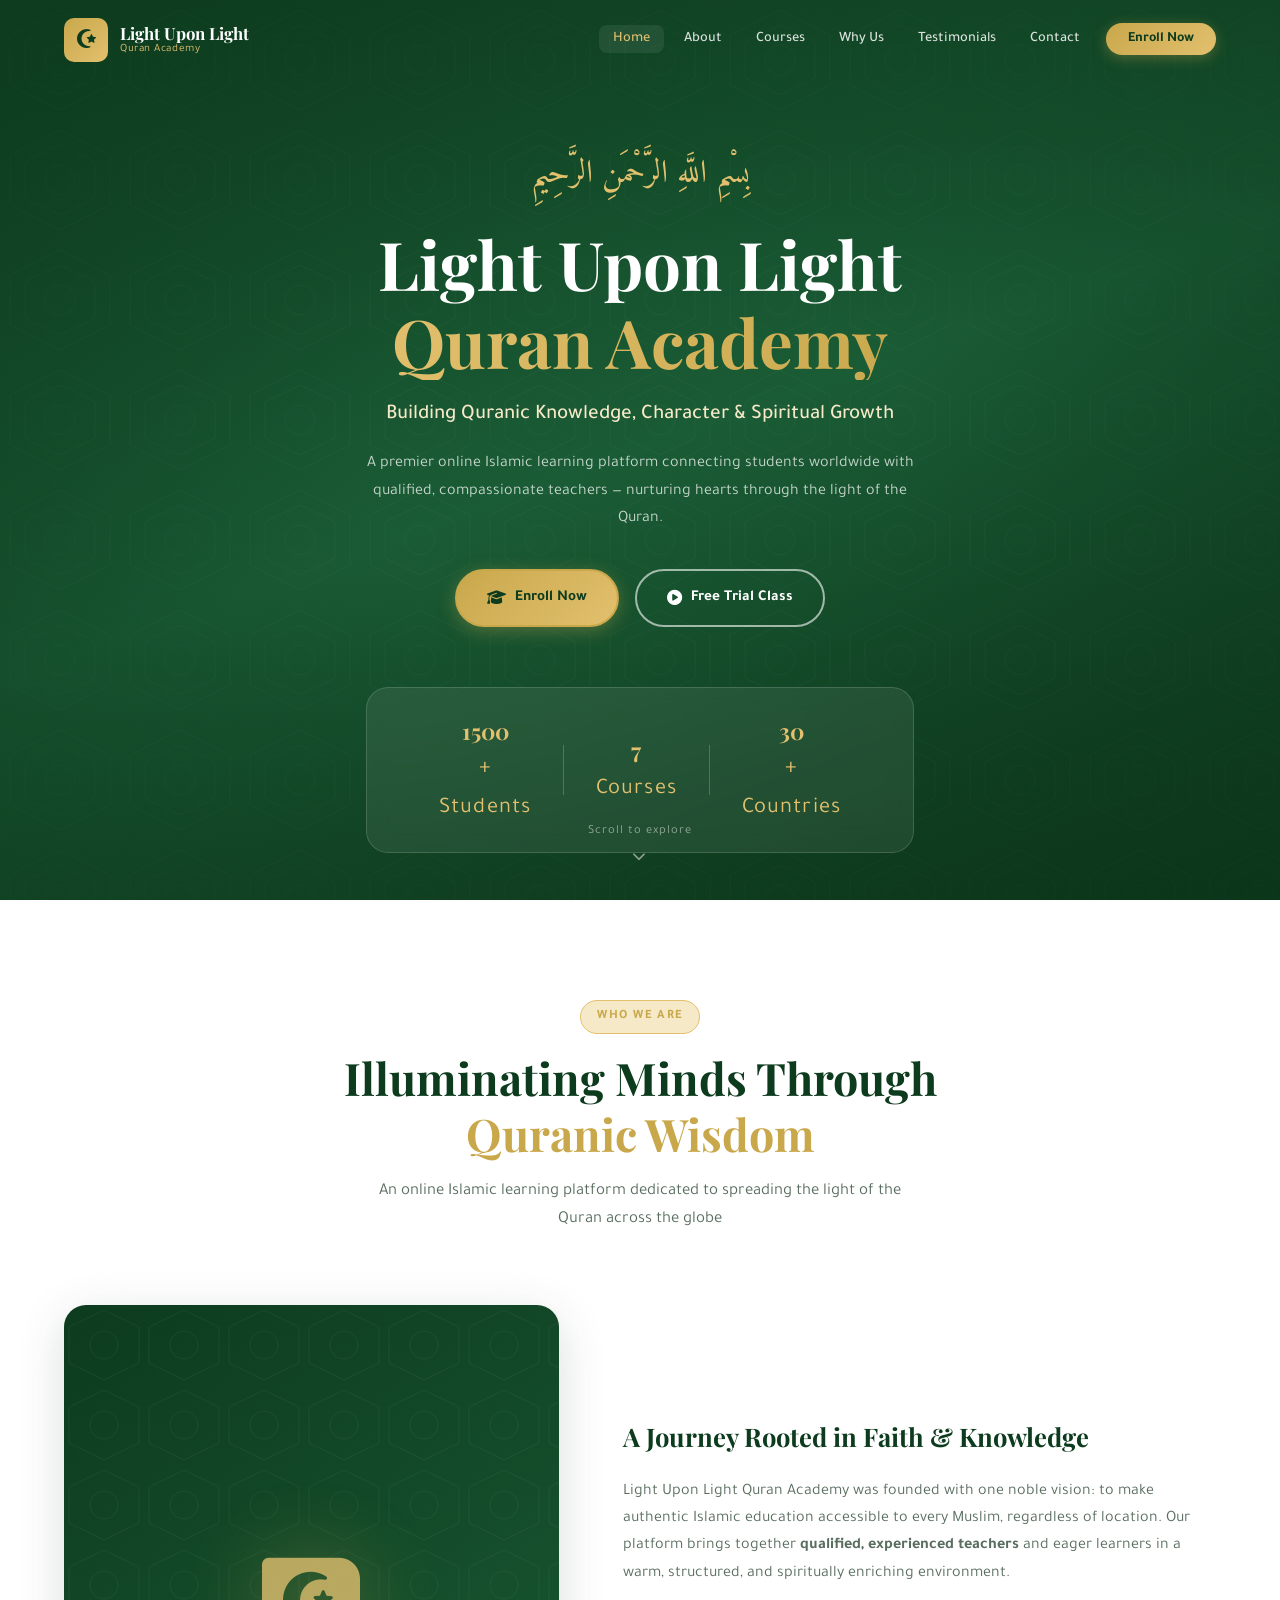
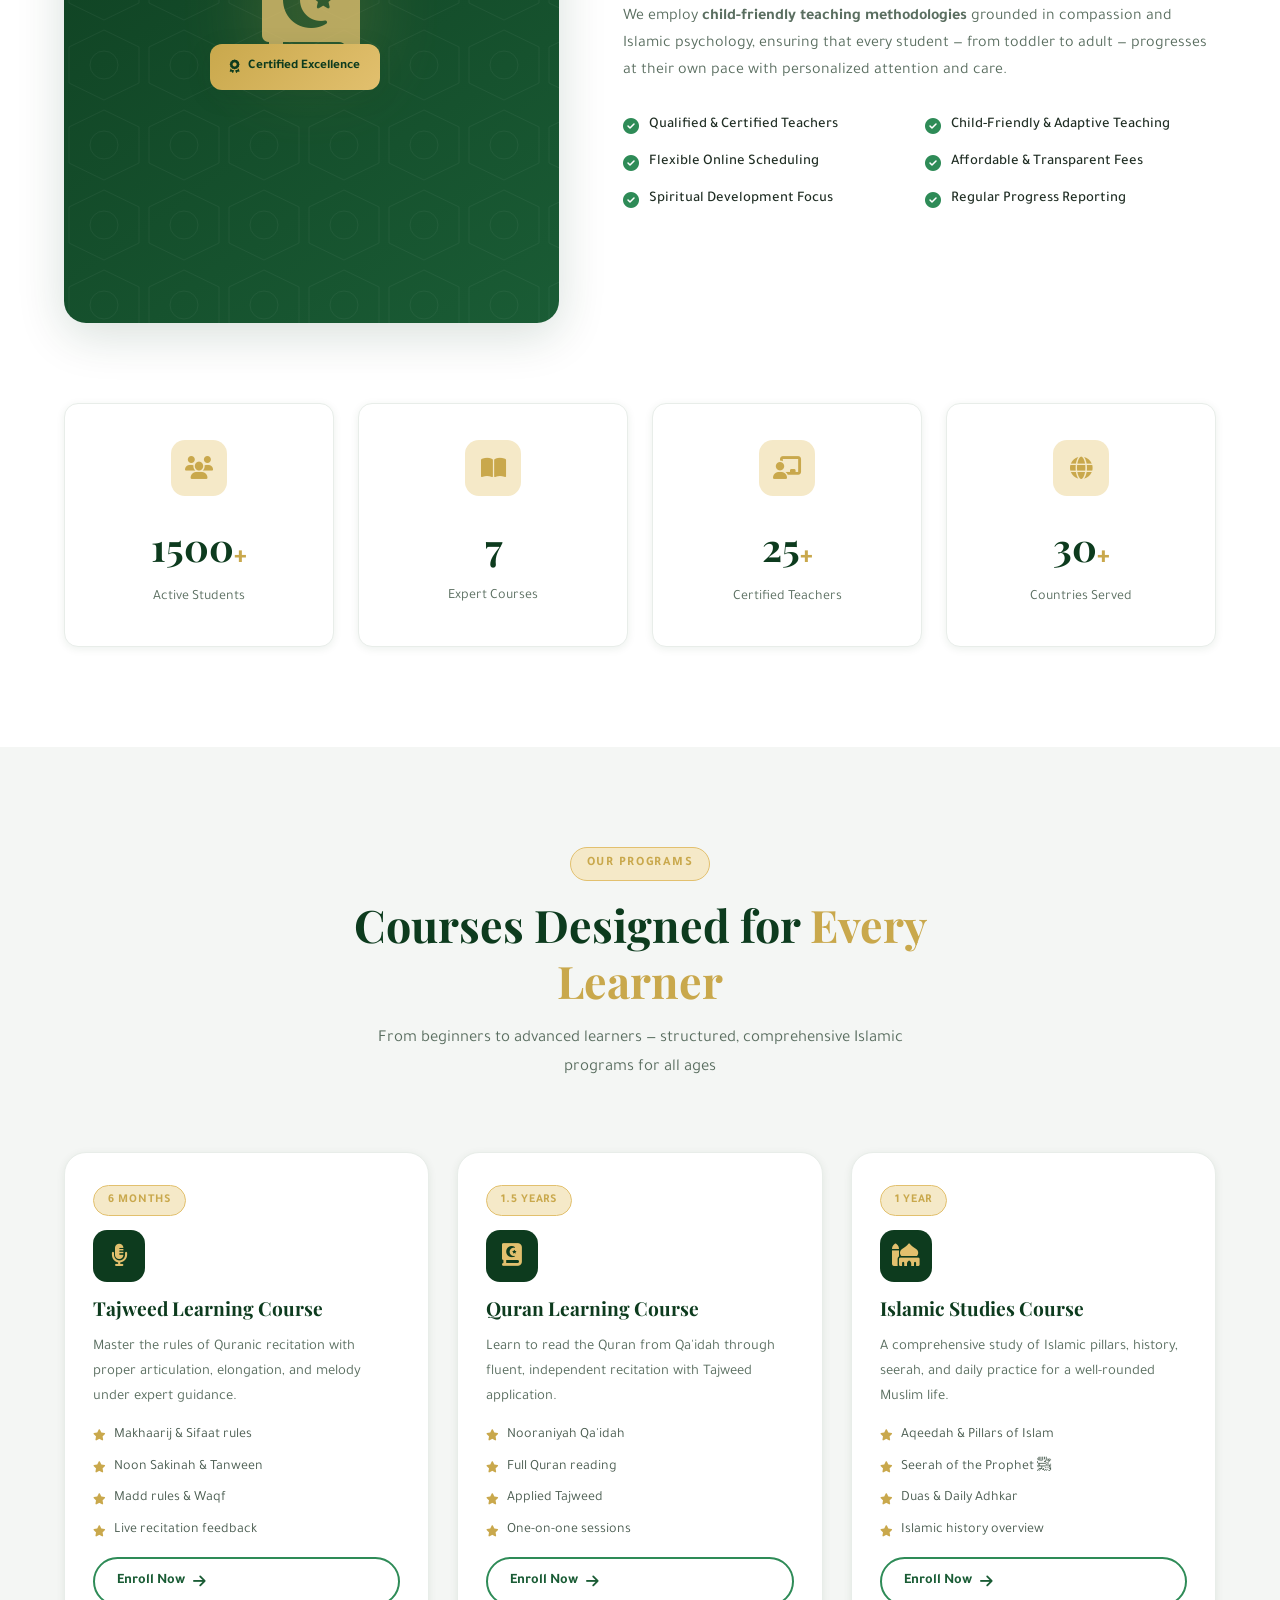
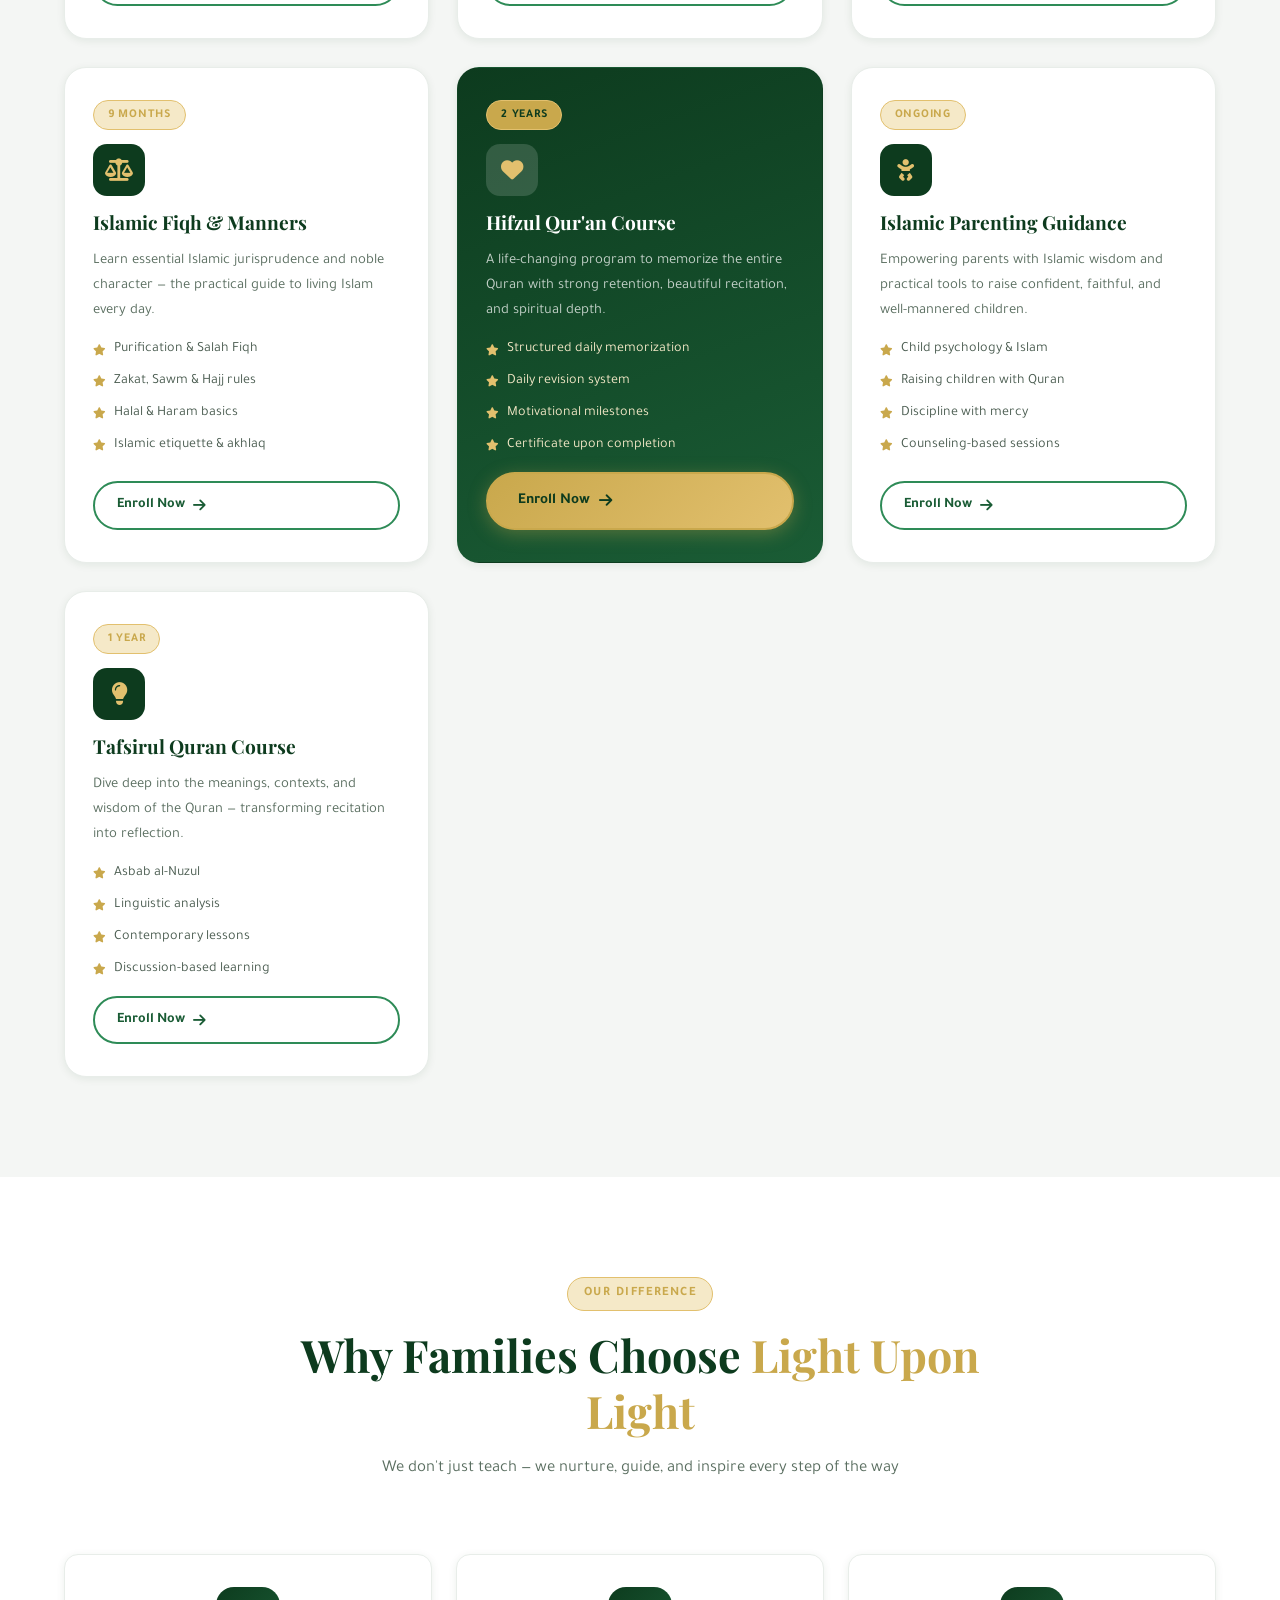
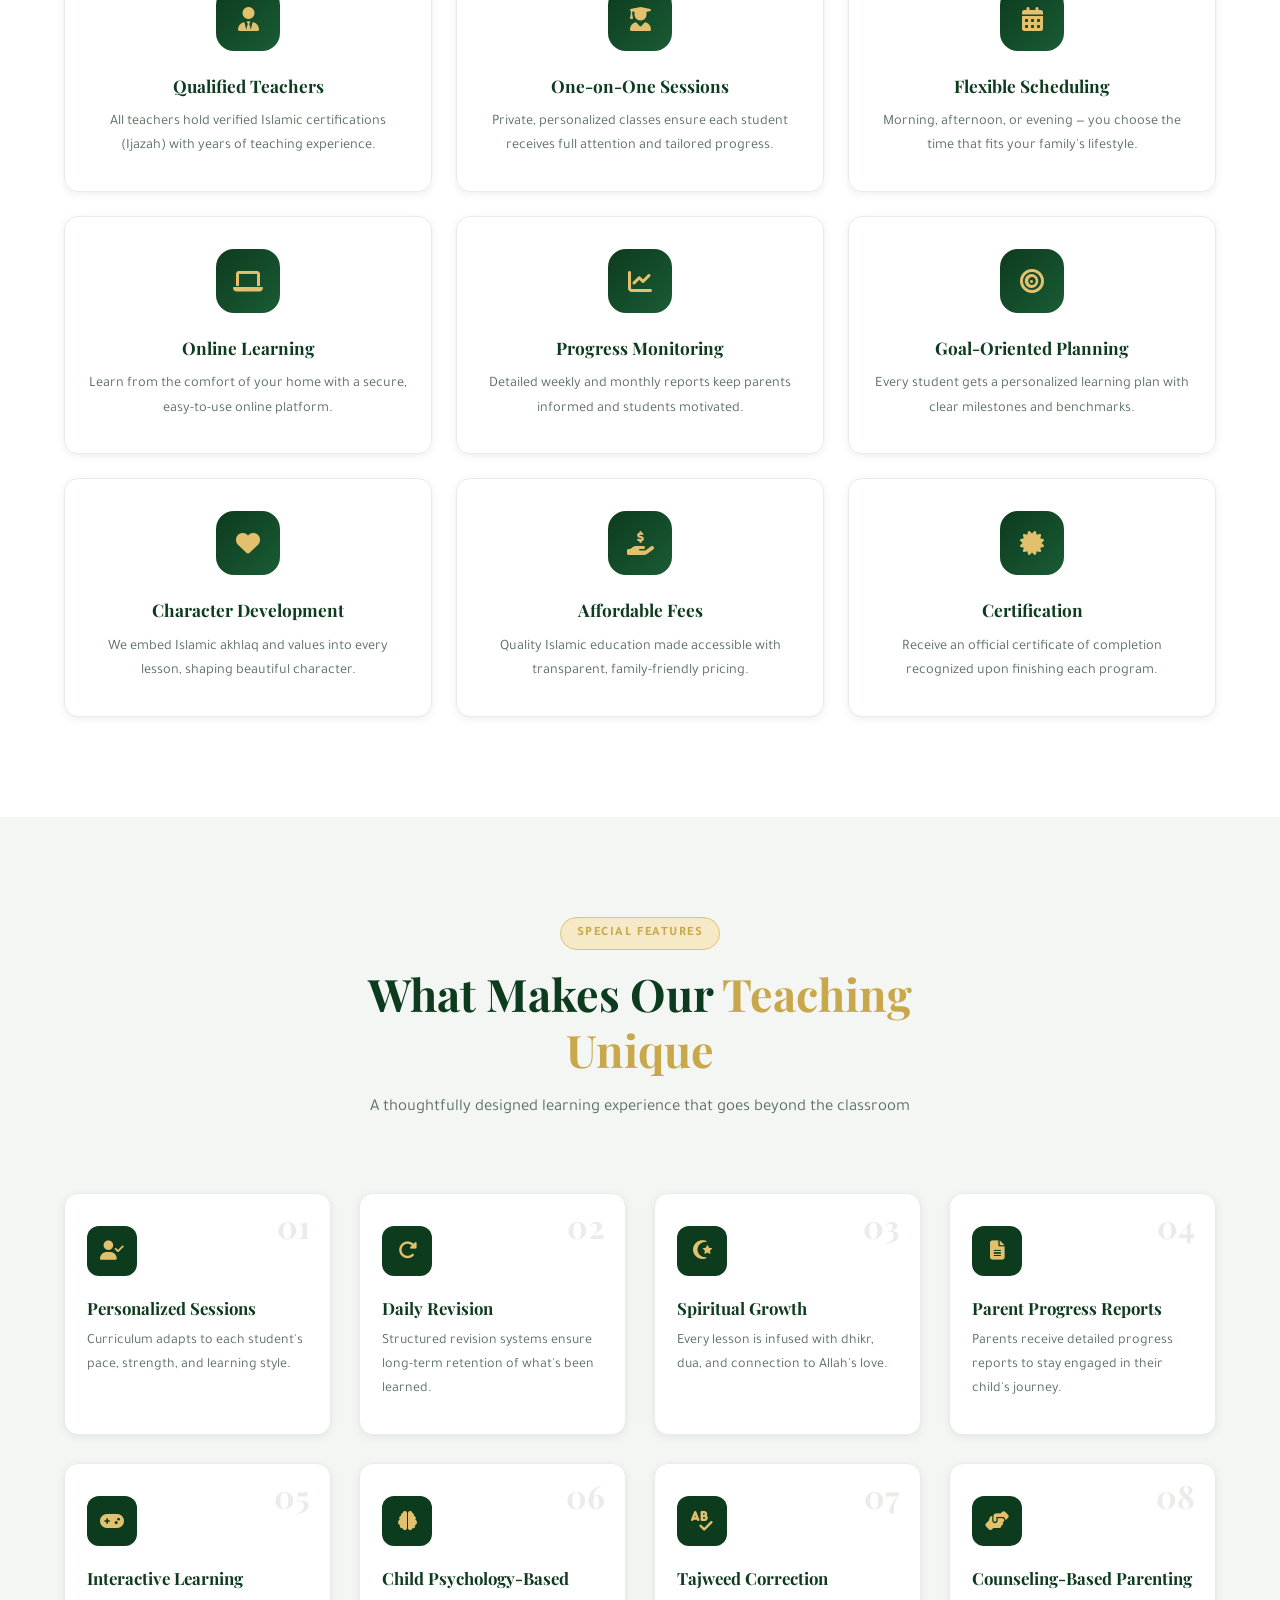
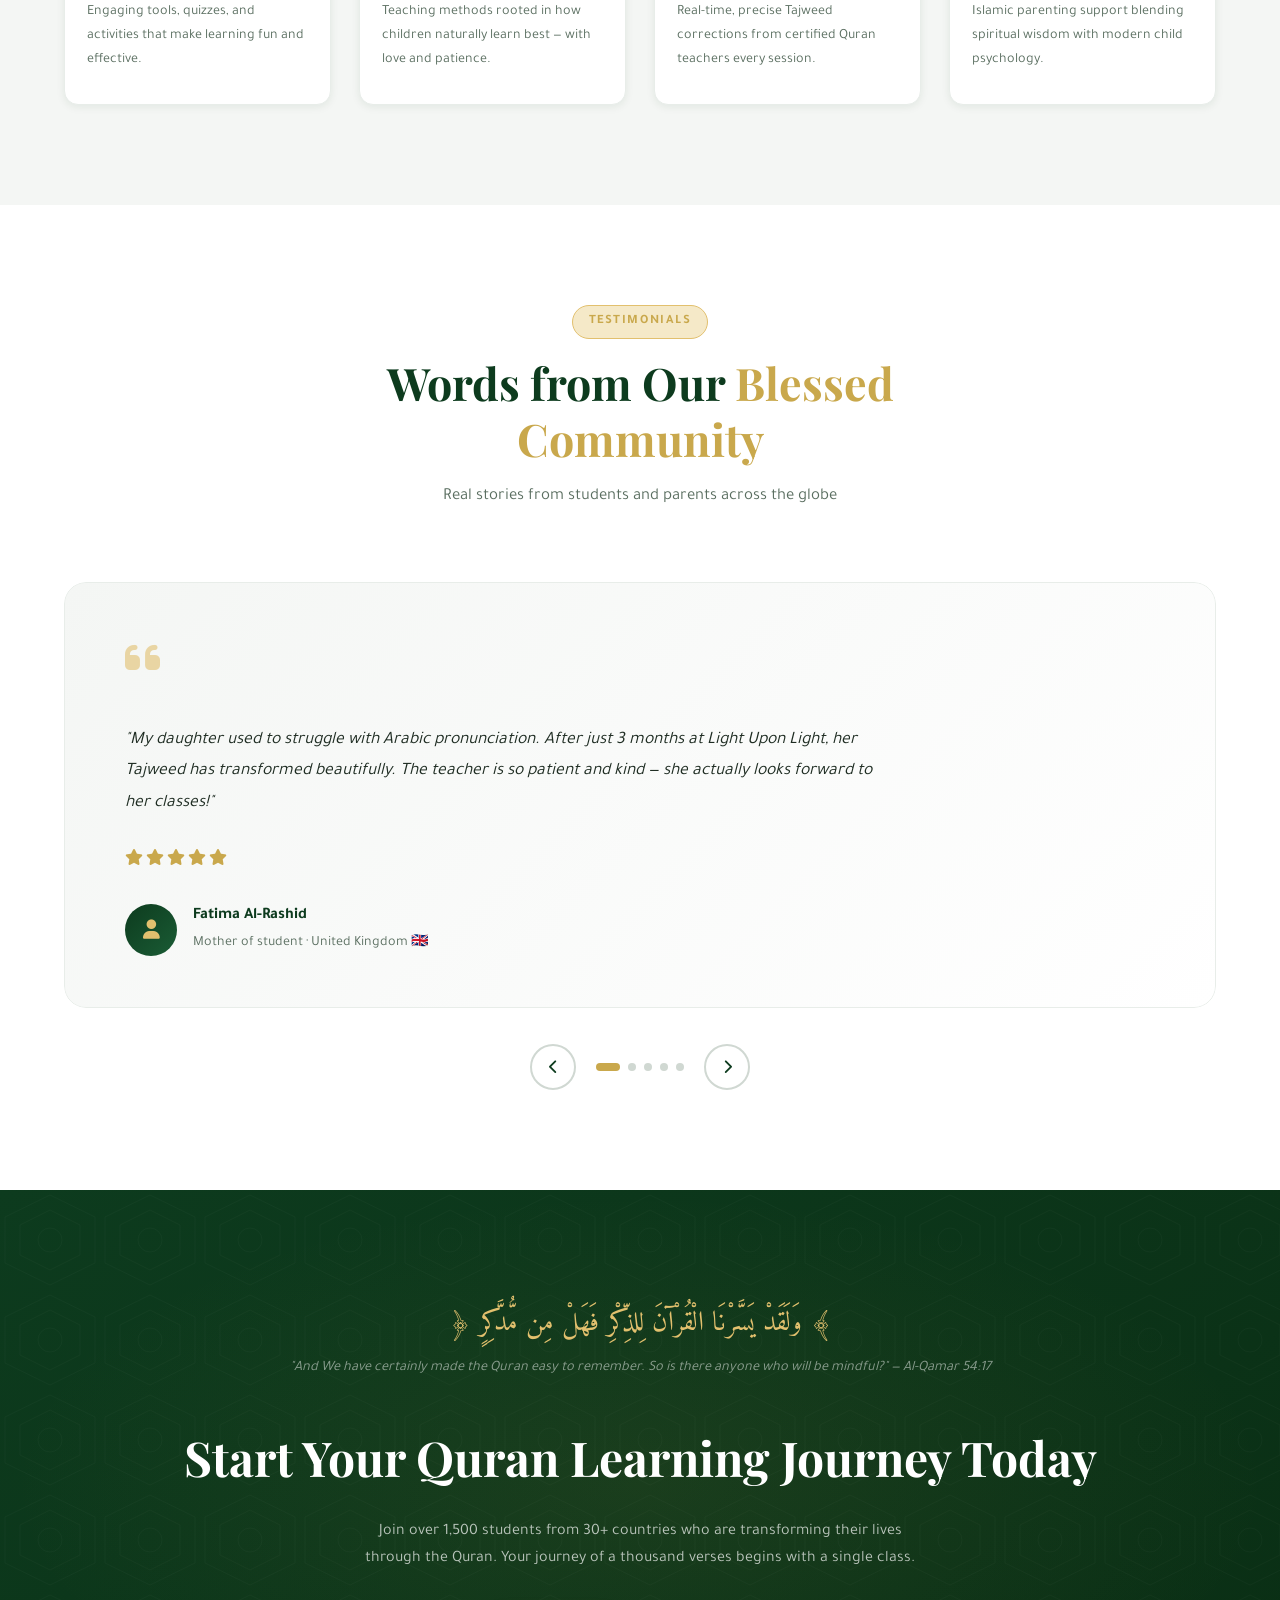
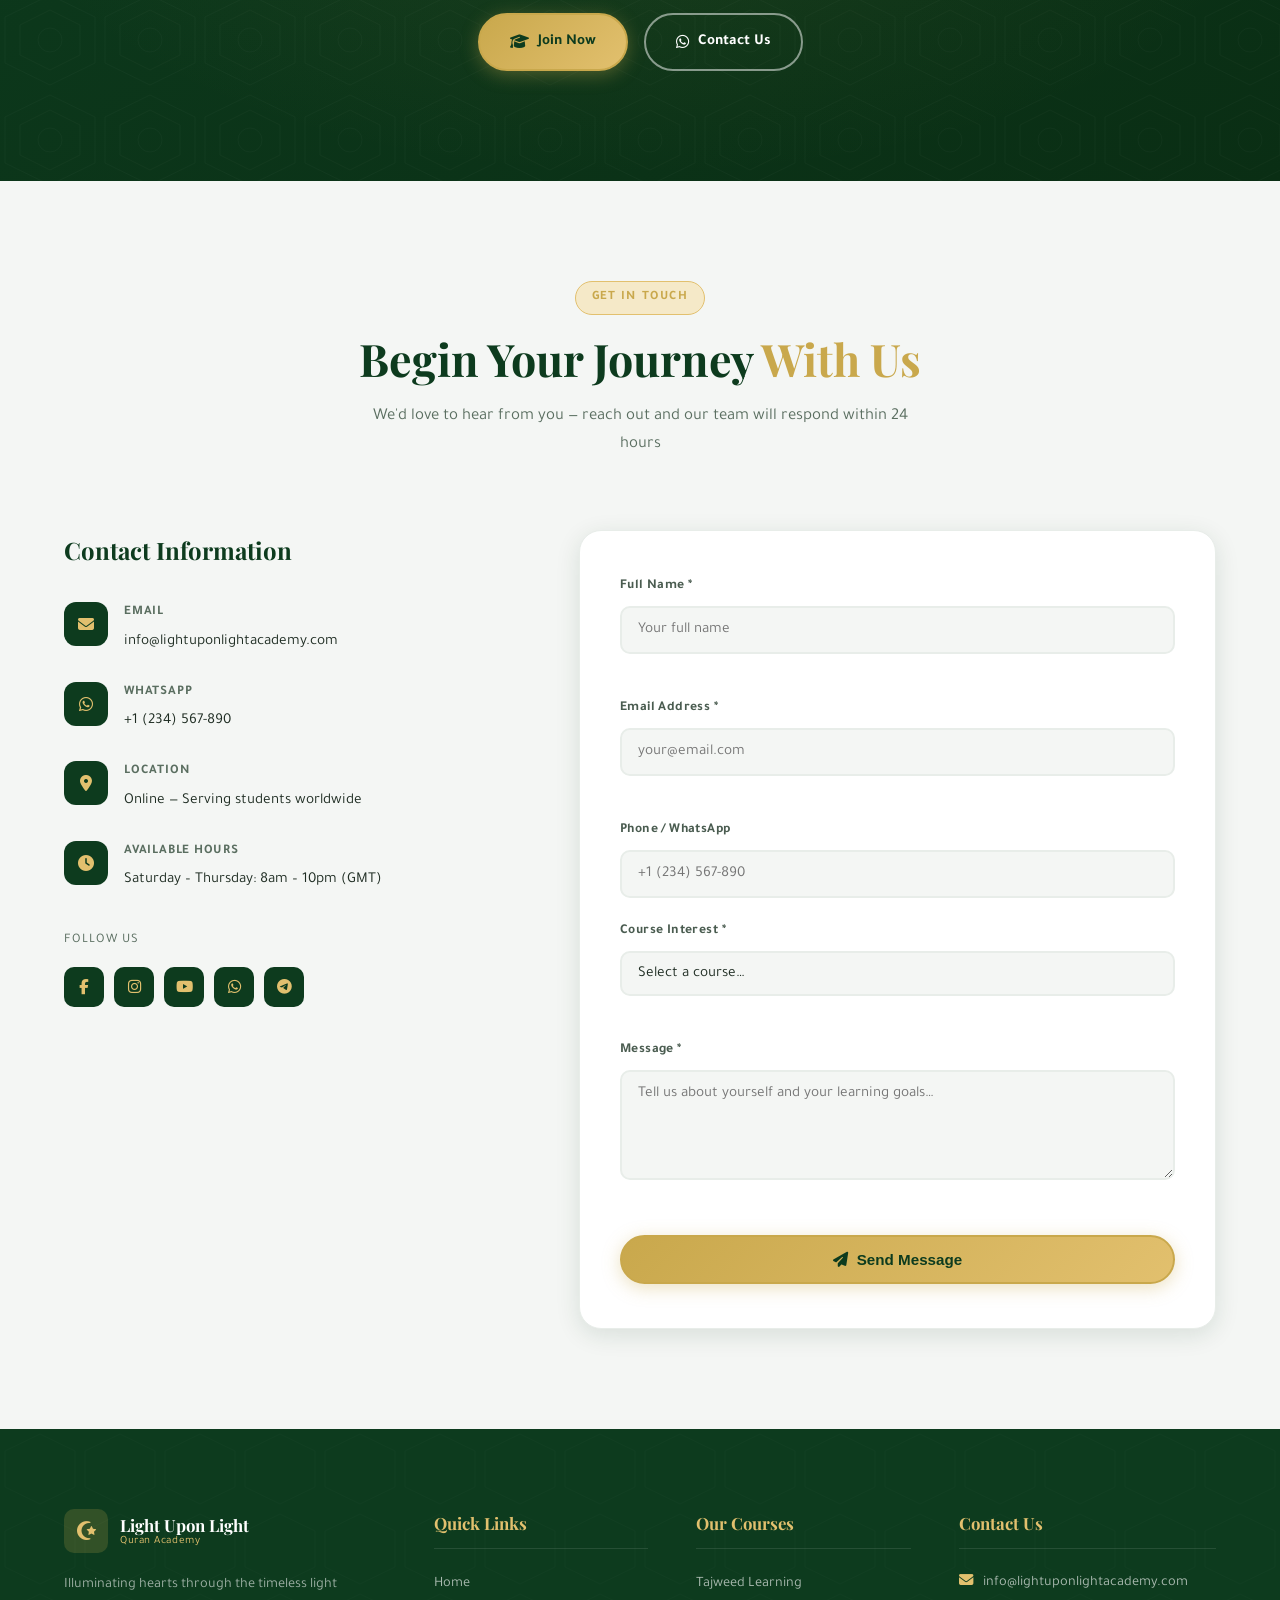
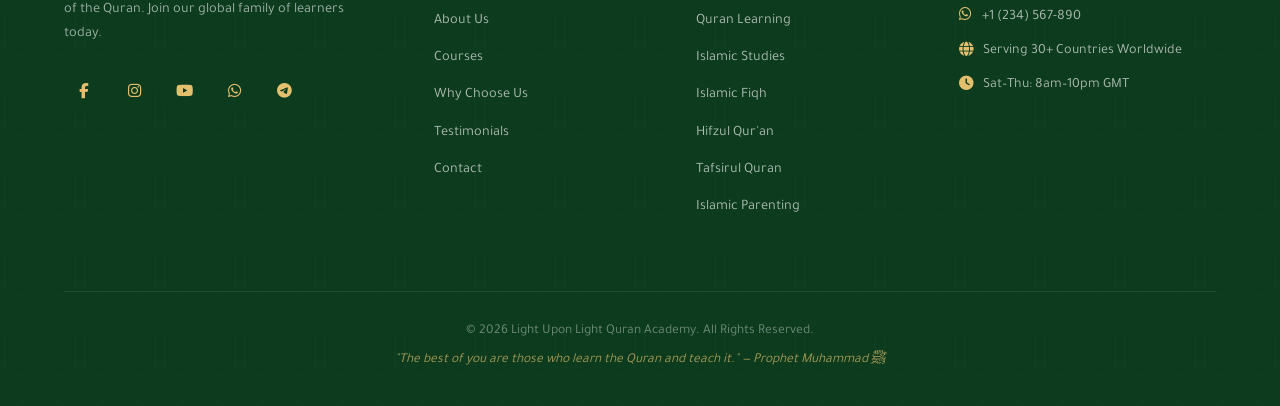
==== index.html @ 00ecb980 "Add website files" ====
<!DOCTYPE html>
<html lang="en">
<head>
  <meta charset="UTF-8" />
  <meta name="viewport" content="width=device-width, initial-scale=1.0" />
  <meta name="description" content="Light Upon Light Quran Academy – Online Islamic learning platform offering Tajweed, Hifz, Tafsir, Islamic Studies and more with qualified teachers worldwide." />
  <meta name="keywords" content="Quran Academy, Online Islamic Learning, Tajweed, Hifz, Islamic Studies, Quran for Kids" />
  <title>Light Upon Light Quran Academy</title>

  <!-- Google Fonts -->
  <link rel="preconnect" href="https://fonts.googleapis.com" />
  <link rel="preconnect" href="https://fonts.gstatic.com" crossorigin />
  <link href="https://fonts.googleapis.com/css2?family=Playfair+Display:ital,wght@0,400;0,600;0,700;1,400&family=Tajawal:wght@300;400;500;700&family=Amiri:ital,wght@0,400;0,700;1,400&display=swap" rel="stylesheet" />

  <!-- Font Awesome -->
  <link rel="stylesheet" href="https://cdnjs.cloudflare.com/ajax/libs/font-awesome/6.5.0/css/all.min.css" />

  <!-- Main Stylesheet -->
  <link rel="stylesheet" href="style.css" />
</head>
<body>

  <!-- ========== NAVBAR ========== -->
  <nav class="navbar" id="navbar">
    <div class="nav-container">
      <a href="#home" class="nav-logo">
        <span class="logo-icon"><i class="fas fa-star-and-crescent"></i></span>
        <div class="logo-text">
          <span class="logo-main">Light Upon Light</span>
          <span class="logo-sub">Quran Academy</span>
        </div>
      </a>

      <ul class="nav-links" id="navLinks">
        <li><a href="#home" class="nav-link active">Home</a></li>
        <li><a href="#about" class="nav-link">About</a></li>
        <li><a href="#courses" class="nav-link">Courses</a></li>
        <li><a href="#why-us" class="nav-link">Why Us</a></li>
        <li><a href="#testimonials" class="nav-link">Testimonials</a></li>
        <li><a href="#contact" class="nav-link">Contact</a></li>
        <li><a href="#contact" class="nav-cta-btn">Enroll Now</a></li>
      </ul>

      <button class="hamburger" id="hamburger" aria-label="Toggle Menu">
        <span></span><span></span><span></span>
      </button>
    </div>
  </nav>

  <!-- ========== HERO ========== -->
  <section class="hero" id="home">
    <div class="hero-geo-bg"></div>
    <div class="hero-overlay"></div>

    <div class="hero-content">
      <p class="hero-bismillah reveal-up">بِسْمِ اللَّهِ الرَّحْمَنِ الرَّحِيمِ</p>
      <h1 class="hero-title reveal-up">
        Light Upon Light<br />
        <span class="hero-title-accent">Quran Academy</span>
      </h1>
      <p class="hero-tagline reveal-up">Building Quranic Knowledge, Character &amp; Spiritual Growth</p>
      <p class="hero-desc reveal-up">
        A premier online Islamic learning platform connecting students worldwide with qualified,
        compassionate teachers — nurturing hearts through the light of the Quran.
      </p>
      <div class="hero-btns reveal-up">
        <a href="#contact" class="btn btn-gold">
          <i class="fas fa-graduation-cap"></i> Enroll Now
        </a>
        <a href="#contact" class="btn btn-outline">
          <i class="fas fa-play-circle"></i> Free Trial Class
        </a>
      </div>

      <div class="hero-stats reveal-up">
        <div class="hero-stat">
          <span class="hero-stat-num" data-target="1500">0</span><span>+</span>
          <span class="hero-stat-label">Students</span>
        </div>
        <div class="hero-stat-divider"></div>
        <div class="hero-stat">
          <span class="hero-stat-num" data-target="7">0</span>
          <span class="hero-stat-label">Courses</span>
        </div>
        <div class="hero-stat-divider"></div>
        <div class="hero-stat">
          <span class="hero-stat-num" data-target="30">0</span><span>+</span>
          <span class="hero-stat-label">Countries</span>
        </div>
      </div>
    </div>

    <div class="hero-scroll-hint">
      <span>Scroll to explore</span>
      <i class="fas fa-chevron-down"></i>
    </div>
  </section>

  <!-- ========== ABOUT ========== -->
  <section class="about section-pad" id="about">
    <div class="container">
      <div class="section-header reveal-up">
        <span class="section-tag">Who We Are</span>
        <h2 class="section-title">Illuminating Minds Through <span class="text-gold">Quranic Wisdom</span></h2>
        <p class="section-sub">An online Islamic learning platform dedicated to spreading the light of the Quran across the globe</p>
      </div>

      <div class="about-grid">
        <div class="about-image-wrap reveal-left">
          <div class="about-image-box">
            <div class="about-img-geo"></div>
            <div class="about-image-inner">
              <i class="fas fa-book-quran about-big-icon"></i>
              <div class="about-img-badge">
                <i class="fas fa-award"></i>
                <span>Certified Excellence</span>
              </div>
            </div>
          </div>
        </div>

        <div class="about-text reveal-right">
          <h3 class="about-subtitle">A Journey Rooted in Faith &amp; Knowledge</h3>
          <p class="about-para">
            Light Upon Light Quran Academy was founded with one noble vision: to make authentic Islamic education
            accessible to every Muslim, regardless of location. Our platform brings together <strong>qualified,
            experienced teachers</strong> and eager learners in a warm, structured, and spiritually enriching environment.
          </p>
          <p class="about-para">
            We employ <strong>child-friendly teaching methodologies</strong> grounded in compassion and Islamic
            psychology, ensuring that every student — from toddler to adult — progresses at their own pace
            with personalized attention and care.
          </p>

          <div class="about-features">
            <div class="about-feature">
              <i class="fas fa-check-circle"></i>
              <span>Qualified &amp; Certified Teachers</span>
            </div>
            <div class="about-feature">
              <i class="fas fa-check-circle"></i>
              <span>Child-Friendly &amp; Adaptive Teaching</span>
            </div>
            <div class="about-feature">
              <i class="fas fa-check-circle"></i>
              <span>Flexible Online Scheduling</span>
            </div>
            <div class="about-feature">
              <i class="fas fa-check-circle"></i>
              <span>Affordable &amp; Transparent Fees</span>
            </div>
            <div class="about-feature">
              <i class="fas fa-check-circle"></i>
              <span>Spiritual Development Focus</span>
            </div>
            <div class="about-feature">
              <i class="fas fa-check-circle"></i>
              <span>Regular Progress Reporting</span>
            </div>
          </div>
        </div>
      </div>

      <!-- Stats -->
      <div class="stats-grid">
        <div class="stat-card reveal-up">
          <div class="stat-icon"><i class="fas fa-users"></i></div>
          <span class="stat-number" data-target="1500">0</span><span class="stat-plus">+</span>
          <span class="stat-label">Active Students</span>
        </div>
        <div class="stat-card reveal-up">
          <div class="stat-icon"><i class="fas fa-book-open"></i></div>
          <span class="stat-number" data-target="7">0</span>
          <span class="stat-label">Expert Courses</span>
        </div>
        <div class="stat-card reveal-up">
          <div class="stat-icon"><i class="fas fa-chalkboard-teacher"></i></div>
          <span class="stat-number" data-target="25">0</span><span class="stat-plus">+</span>
          <span class="stat-label">Certified Teachers</span>
        </div>
        <div class="stat-card reveal-up">
          <div class="stat-icon"><i class="fas fa-globe"></i></div>
          <span class="stat-number" data-target="30">0</span><span class="stat-plus">+</span>
          <span class="stat-label">Countries Served</span>
        </div>
      </div>
    </div>
  </section>

  <!-- ========== COURSES ========== -->
  <section class="courses section-pad bg-soft" id="courses">
    <div class="container">
      <div class="section-header reveal-up">
        <span class="section-tag">Our Programs</span>
        <h2 class="section-title">Courses Designed for <span class="text-gold">Every Learner</span></h2>
        <p class="section-sub">From beginners to advanced learners — structured, comprehensive Islamic programs for all ages</p>
      </div>

      <div class="courses-grid">

        <div class="course-card reveal-up">
          <div class="course-badge">6 Months</div>
          <div class="course-icon"><i class="fas fa-microphone-alt"></i></div>
          <h3 class="course-title">Tajweed Learning Course</h3>
          <p class="course-desc">Master the rules of Quranic recitation with proper articulation, elongation, and melody under expert guidance.</p>
          <ul class="course-features">
            <li><i class="fas fa-star"></i> Makhaarij &amp; Sifaat rules</li>
            <li><i class="fas fa-star"></i> Noon Sakinah &amp; Tanween</li>
            <li><i class="fas fa-star"></i> Madd rules &amp; Waqf</li>
            <li><i class="fas fa-star"></i> Live recitation feedback</li>
          </ul>
          <a href="#contact" class="btn btn-course">Enroll Now <i class="fas fa-arrow-right"></i></a>
        </div>

        <div class="course-card reveal-up">
          <div class="course-badge">1.5 Years</div>
          <div class="course-icon"><i class="fas fa-book-quran"></i></div>
          <h3 class="course-title">Quran Learning Course</h3>
          <p class="course-desc">Learn to read the Quran from Qa'idah through fluent, independent recitation with Tajweed application.</p>
          <ul class="course-features">
            <li><i class="fas fa-star"></i> Nooraniyah Qa'idah</li>
            <li><i class="fas fa-star"></i> Full Quran reading</li>
            <li><i class="fas fa-star"></i> Applied Tajweed</li>
            <li><i class="fas fa-star"></i> One-on-one sessions</li>
          </ul>
          <a href="#contact" class="btn btn-course">Enroll Now <i class="fas fa-arrow-right"></i></a>
        </div>

        <div class="course-card reveal-up">
          <div class="course-badge">1 Year</div>
          <div class="course-icon"><i class="fas fa-mosque"></i></div>
          <h3 class="course-title">Islamic Studies Course</h3>
          <p class="course-desc">A comprehensive study of Islamic pillars, history, seerah, and daily practice for a well-rounded Muslim life.</p>
          <ul class="course-features">
            <li><i class="fas fa-star"></i> Aqeedah &amp; Pillars of Islam</li>
            <li><i class="fas fa-star"></i> Seerah of the Prophet ﷺ</li>
            <li><i class="fas fa-star"></i> Duas &amp; Daily Adhkar</li>
            <li><i class="fas fa-star"></i> Islamic history overview</li>
          </ul>
          <a href="#contact" class="btn btn-course">Enroll Now <i class="fas fa-arrow-right"></i></a>
        </div>

        <div class="course-card reveal-up">
          <div class="course-badge">9 Months</div>
          <div class="course-icon"><i class="fas fa-scale-balanced"></i></div>
          <h3 class="course-title">Islamic Fiqh &amp; Manners</h3>
          <p class="course-desc">Learn essential Islamic jurisprudence and noble character — the practical guide to living Islam every day.</p>
          <ul class="course-features">
            <li><i class="fas fa-star"></i> Purification &amp; Salah Fiqh</li>
            <li><i class="fas fa-star"></i> Zakat, Sawm &amp; Hajj rules</li>
            <li><i class="fas fa-star"></i> Halal &amp; Haram basics</li>
            <li><i class="fas fa-star"></i> Islamic etiquette &amp; akhlaq</li>
          </ul>
          <a href="#contact" class="btn btn-course">Enroll Now <i class="fas fa-arrow-right"></i></a>
        </div>

        <div class="course-card course-card--featured reveal-up">
          <div class="course-badge badge-gold">2 Years</div>
          <div class="course-icon"><i class="fas fa-heart"></i></div>
          <h3 class="course-title">Hifzul Qur'an Course</h3>
          <p class="course-desc">A life-changing program to memorize the entire Quran with strong retention, beautiful recitation, and spiritual depth.</p>
          <ul class="course-features">
            <li><i class="fas fa-star"></i> Structured daily memorization</li>
            <li><i class="fas fa-star"></i> Daily revision system</li>
            <li><i class="fas fa-star"></i> Motivational milestones</li>
            <li><i class="fas fa-star"></i> Certificate upon completion</li>
          </ul>
          <a href="#contact" class="btn btn-gold">Enroll Now <i class="fas fa-arrow-right"></i></a>
        </div>

        <div class="course-card reveal-up">
          <div class="course-badge">Ongoing</div>
          <div class="course-icon"><i class="fas fa-baby"></i></div>
          <h3 class="course-title">Islamic Parenting Guidance</h3>
          <p class="course-desc">Empowering parents with Islamic wisdom and practical tools to raise confident, faithful, and well-mannered children.</p>
          <ul class="course-features">
            <li><i class="fas fa-star"></i> Child psychology &amp; Islam</li>
            <li><i class="fas fa-star"></i> Raising children with Quran</li>
            <li><i class="fas fa-star"></i> Discipline with mercy</li>
            <li><i class="fas fa-star"></i> Counseling-based sessions</li>
          </ul>
          <a href="#contact" class="btn btn-course">Enroll Now <i class="fas fa-arrow-right"></i></a>
        </div>

        <div class="course-card reveal-up">
          <div class="course-badge">1 Year</div>
          <div class="course-icon"><i class="fas fa-lightbulb"></i></div>
          <h3 class="course-title">Tafsirul Quran Course</h3>
          <p class="course-desc">Dive deep into the meanings, contexts, and wisdom of the Quran — transforming recitation into reflection.</p>
          <ul class="course-features">
            <li><i class="fas fa-star"></i> Asbab al-Nuzul</li>
            <li><i class="fas fa-star"></i> Linguistic analysis</li>
            <li><i class="fas fa-star"></i> Contemporary lessons</li>
            <li><i class="fas fa-star"></i> Discussion-based learning</li>
          </ul>
          <a href="#contact" class="btn btn-course">Enroll Now <i class="fas fa-arrow-right"></i></a>
        </div>

      </div>
    </div>
  </section>

  <!-- ========== WHY US ========== -->
  <section class="why-us section-pad" id="why-us">
    <div class="container">
      <div class="section-header reveal-up">
        <span class="section-tag">Our Difference</span>
        <h2 class="section-title">Why Families Choose <span class="text-gold">Light Upon Light</span></h2>
        <p class="section-sub">We don't just teach — we nurture, guide, and inspire every step of the way</p>
      </div>

      <div class="why-grid">
        <div class="why-card reveal-up">
          <div class="why-icon"><i class="fas fa-user-tie"></i></div>
          <h4>Qualified Teachers</h4>
          <p>All teachers hold verified Islamic certifications (Ijazah) with years of teaching experience.</p>
        </div>
        <div class="why-card reveal-up">
          <div class="why-icon"><i class="fas fa-user-graduate"></i></div>
          <h4>One-on-One Sessions</h4>
          <p>Private, personalized classes ensure each student receives full attention and tailored progress.</p>
        </div>
        <div class="why-card reveal-up">
          <div class="why-icon"><i class="fas fa-calendar-alt"></i></div>
          <h4>Flexible Scheduling</h4>
          <p>Morning, afternoon, or evening — you choose the time that fits your family's lifestyle.</p>
        </div>
        <div class="why-card reveal-up">
          <div class="why-icon"><i class="fas fa-laptop"></i></div>
          <h4>Online Learning</h4>
          <p>Learn from the comfort of your home with a secure, easy-to-use online platform.</p>
        </div>
        <div class="why-card reveal-up">
          <div class="why-icon"><i class="fas fa-chart-line"></i></div>
          <h4>Progress Monitoring</h4>
          <p>Detailed weekly and monthly reports keep parents informed and students motivated.</p>
        </div>
        <div class="why-card reveal-up">
          <div class="why-icon"><i class="fas fa-bullseye"></i></div>
          <h4>Goal-Oriented Planning</h4>
          <p>Every student gets a personalized learning plan with clear milestones and benchmarks.</p>
        </div>
        <div class="why-card reveal-up">
          <div class="why-icon"><i class="fas fa-heart"></i></div>
          <h4>Character Development</h4>
          <p>We embed Islamic akhlaq and values into every lesson, shaping beautiful character.</p>
        </div>
        <div class="why-card reveal-up">
          <div class="why-icon"><i class="fas fa-hand-holding-usd"></i></div>
          <h4>Affordable Fees</h4>
          <p>Quality Islamic education made accessible with transparent, family-friendly pricing.</p>
        </div>
        <div class="why-card reveal-up">
          <div class="why-icon"><i class="fas fa-certificate"></i></div>
          <h4>Certification</h4>
          <p>Receive an official certificate of completion recognized upon finishing each program.</p>
        </div>
      </div>
    </div>
  </section>

  <!-- ========== SPECIAL FEATURES ========== -->
  <section class="features section-pad bg-soft" id="features">
    <div class="container">
      <div class="section-header reveal-up">
        <span class="section-tag">Special Features</span>
        <h2 class="section-title">What Makes Our <span class="text-gold">Teaching Unique</span></h2>
        <p class="section-sub">A thoughtfully designed learning experience that goes beyond the classroom</p>
      </div>

      <div class="features-grid">
        <div class="feature-item reveal-up">
          <div class="feature-num">01</div>
          <div class="feature-icon"><i class="fas fa-user-check"></i></div>
          <h4>Personalized Sessions</h4>
          <p>Curriculum adapts to each student's pace, strength, and learning style.</p>
        </div>
        <div class="feature-item reveal-up">
          <div class="feature-num">02</div>
          <div class="feature-icon"><i class="fas fa-redo-alt"></i></div>
          <h4>Daily Revision</h4>
          <p>Structured revision systems ensure long-term retention of what's been learned.</p>
        </div>
        <div class="feature-item reveal-up">
          <div class="feature-num">03</div>
          <div class="feature-icon"><i class="fas fa-star-and-crescent"></i></div>
          <h4>Spiritual Growth</h4>
          <p>Every lesson is infused with dhikr, dua, and connection to Allah's love.</p>
        </div>
        <div class="feature-item reveal-up">
          <div class="feature-num">04</div>
          <div class="feature-icon"><i class="fas fa-file-alt"></i></div>
          <h4>Parent Progress Reports</h4>
          <p>Parents receive detailed progress reports to stay engaged in their child's journey.</p>
        </div>
        <div class="feature-item reveal-up">
          <div class="feature-num">05</div>
          <div class="feature-icon"><i class="fas fa-gamepad"></i></div>
          <h4>Interactive Learning</h4>
          <p>Engaging tools, quizzes, and activities that make learning fun and effective.</p>
        </div>
        <div class="feature-item reveal-up">
          <div class="feature-num">06</div>
          <div class="feature-icon"><i class="fas fa-brain"></i></div>
          <h4>Child Psychology-Based</h4>
          <p>Teaching methods rooted in how children naturally learn best — with love and patience.</p>
        </div>
        <div class="feature-item reveal-up">
          <div class="feature-num">07</div>
          <div class="feature-icon"><i class="fas fa-spell-check"></i></div>
          <h4>Tajweed Correction</h4>
          <p>Real-time, precise Tajweed corrections from certified Quran teachers every session.</p>
        </div>
        <div class="feature-item reveal-up">
          <div class="feature-num">08</div>
          <div class="feature-icon"><i class="fas fa-hands-helping"></i></div>
          <h4>Counseling-Based Parenting</h4>
          <p>Islamic parenting support blending spiritual wisdom with modern child psychology.</p>
        </div>
      </div>
    </div>
  </section>

  <!-- ========== TESTIMONIALS ========== -->
  <section class="testimonials section-pad" id="testimonials">
    <div class="container">
      <div class="section-header reveal-up">
        <span class="section-tag">Testimonials</span>
        <h2 class="section-title">Words from Our <span class="text-gold">Blessed Community</span></h2>
        <p class="section-sub">Real stories from students and parents across the globe</p>
      </div>

      <div class="testimonial-slider" id="testimonialSlider">
        <div class="testimonial-track" id="testimonialTrack">

          <div class="testimonial-card">
            <div class="testimonial-quote"><i class="fas fa-quote-left"></i></div>
            <p class="testimonial-text">"My daughter used to struggle with Arabic pronunciation. After just 3 months at Light Upon Light, her Tajweed has transformed beautifully. The teacher is so patient and kind — she actually looks forward to her classes!"</p>
            <div class="testimonial-stars">
              <i class="fas fa-star"></i><i class="fas fa-star"></i><i class="fas fa-star"></i><i class="fas fa-star"></i><i class="fas fa-star"></i>
            </div>
            <div class="testimonial-author">
              <div class="testimonial-avatar"><i class="fas fa-user"></i></div>
              <div>
                <strong>Fatima Al-Rashid</strong>
                <span>Mother of student · United Kingdom 🇬🇧</span>
              </div>
            </div>
          </div>

          <div class="testimonial-card">
            <div class="testimonial-quote"><i class="fas fa-quote-left"></i></div>
            <p class="testimonial-text">"I enrolled in the Hifz course and AlhamduLillah, I've memorized 5 juz in 8 months. The structured daily revision system is genius. My teacher is always available, encouraging, and truly invested in my progress."</p>
            <div class="testimonial-stars">
              <i class="fas fa-star"></i><i class="fas fa-star"></i><i class="fas fa-star"></i><i class="fas fa-star"></i><i class="fas fa-star"></i>
            </div>
            <div class="testimonial-author">
              <div class="testimonial-avatar"><i class="fas fa-user"></i></div>
              <div>
                <strong>Yusuf Ibrahim</strong>
                <span>Hifz Student · Canada 🇨🇦</span>
              </div>
            </div>
          </div>

          <div class="testimonial-card">
            <div class="testimonial-quote"><i class="fas fa-quote-left"></i></div>
            <p class="testimonial-text">"The Islamic Parenting course changed how I interact with my children. The counseling-based approach is unlike anything I've seen. Our home feels more peaceful and spiritually connected now, Alhamdulillah."</p>
            <div class="testimonial-stars">
              <i class="fas fa-star"></i><i class="fas fa-star"></i><i class="fas fa-star"></i><i class="fas fa-star"></i><i class="fas fa-star"></i>
            </div>
            <div class="testimonial-author">
              <div class="testimonial-avatar"><i class="fas fa-user"></i></div>
              <div>
                <strong>Amina Hassan</strong>
                <span>Parent · Australia 🇦🇺</span>
              </div>
            </div>
          </div>

          <div class="testimonial-card">
            <div class="testimonial-quote"><i class="fas fa-quote-left"></i></div>
            <p class="testimonial-text">"I'm a revert Muslim and felt intimidated to learn Quran as an adult. This academy welcomed me with such warmth. My teacher is incredibly understanding, and I can now read Al-Fatiha perfectly with Tajweed. SubhanAllah!"</p>
            <div class="testimonial-stars">
              <i class="fas fa-star"></i><i class="fas fa-star"></i><i class="fas fa-star"></i><i class="fas fa-star"></i><i class="fas fa-star"></i>
            </div>
            <div class="testimonial-author">
              <div class="testimonial-avatar"><i class="fas fa-user"></i></div>
              <div>
                <strong>Sarah Thompson</strong>
                <span>Adult Learner · USA 🇺🇸</span>
              </div>
            </div>
          </div>

          <div class="testimonial-card">
            <div class="testimonial-quote"><i class="fas fa-quote-left"></i></div>
            <p class="testimonial-text">"The Tafsir course opened my eyes to the depth of the Quran. Every session I walk away with new wisdom. The teacher explains with such clarity, context, and love for the deen. Highly recommend to every Muslim!"</p>
            <div class="testimonial-stars">
              <i class="fas fa-star"></i><i class="fas fa-star"></i><i class="fas fa-star"></i><i class="fas fa-star"></i><i class="fas fa-star"></i>
            </div>
            <div class="testimonial-author">
              <div class="testimonial-avatar"><i class="fas fa-user"></i></div>
              <div>
                <strong>Omar Khalid</strong>
                <span>Tafsir Student · UAE 🇦🇪</span>
              </div>
            </div>
          </div>

        </div><!-- /track -->
      </div><!-- /slider -->

      <div class="testimonial-controls">
        <button class="testimonial-btn" id="prevBtn" aria-label="Previous"><i class="fas fa-chevron-left"></i></button>
        <div class="testimonial-dots" id="testimonialDots"></div>
        <button class="testimonial-btn" id="nextBtn" aria-label="Next"><i class="fas fa-chevron-right"></i></button>
      </div>
    </div>
  </section>

  <!-- ========== CTA ========== -->
  <section class="cta-section" id="cta">
    <div class="cta-geo-bg"></div>
    <div class="cta-overlay"></div>
    <div class="container">
      <div class="cta-content reveal-up">
        <p class="cta-ayah">﴿ وَلَقَدْ يَسَّرْنَا الْقُرْآنَ لِلذِّكْرِ فَهَلْ مِن مُّدَّكِرٍ ﴾</p>
        <p class="cta-ayah-trans">"And We have certainly made the Quran easy to remember. So is there anyone who will be mindful?" — Al-Qamar 54:17</p>
        <h2 class="cta-title">Start Your Quran Learning Journey Today</h2>
        <p class="cta-sub">Join over 1,500 students from 30+ countries who are transforming their lives through the Quran. Your journey of a thousand verses begins with a single class.</p>
        <div class="cta-btns">
          <a href="#contact" class="btn btn-gold">
            <i class="fas fa-graduation-cap"></i> Join Now
          </a>
          <a href="#contact" class="btn btn-outline-light">
            <i class="fab fa-whatsapp"></i> Contact Us
          </a>
        </div>
      </div>
    </div>
  </section>

  <!-- ========== CONTACT ========== -->
  <section class="contact section-pad bg-soft" id="contact">
    <div class="container">
      <div class="section-header reveal-up">
        <span class="section-tag">Get In Touch</span>
        <h2 class="section-title">Begin Your Journey <span class="text-gold">With Us</span></h2>
        <p class="section-sub">We'd love to hear from you — reach out and our team will respond within 24 hours</p>
      </div>

      <div class="contact-grid">
        <div class="contact-info reveal-left">
          <h3>Contact Information</h3>

          <div class="contact-item">
            <div class="contact-icon"><i class="fas fa-envelope"></i></div>
            <div>
              <strong>Email</strong>
              <a href="mailto:info@lightuponlightacademy.com">info@lightuponlightacademy.com</a>
            </div>
          </div>

          <div class="contact-item">
            <div class="contact-icon"><i class="fab fa-whatsapp"></i></div>
            <div>
              <strong>WhatsApp</strong>
              <a href="https://wa.me/1234567890" target="_blank">+1 (234) 567-890</a>
            </div>
          </div>

          <div class="contact-item">
            <div class="contact-icon"><i class="fas fa-map-marker-alt"></i></div>
            <div>
              <strong>Location</strong>
              <span>Online — Serving students worldwide</span>
            </div>
          </div>

          <div class="contact-item">
            <div class="contact-icon"><i class="fas fa-clock"></i></div>
            <div>
              <strong>Available Hours</strong>
              <span>Saturday – Thursday: 8am – 10pm (GMT)</span>
            </div>
          </div>

          <div class="contact-socials">
            <span>Follow Us</span>
            <div class="social-icons">
              <a href="#" aria-label="Facebook"><i class="fab fa-facebook-f"></i></a>
              <a href="#" aria-label="Instagram"><i class="fab fa-instagram"></i></a>
              <a href="#" aria-label="YouTube"><i class="fab fa-youtube"></i></a>
              <a href="#" aria-label="WhatsApp"><i class="fab fa-whatsapp"></i></a>
              <a href="#" aria-label="Telegram"><i class="fab fa-telegram-plane"></i></a>
            </div>
          </div>
        </div>

        <div class="contact-form-wrap reveal-right">
          <form class="contact-form" id="contactForm" novalidate>
            <div class="form-group">
              <label for="name">Full Name *</label>
              <input type="text" id="name" name="name" placeholder="Your full name" required />
              <span class="field-error" id="nameError"></span>
            </div>
            <div class="form-group">
              <label for="email">Email Address *</label>
              <input type="email" id="email" name="email" placeholder="your@email.com" required />
              <span class="field-error" id="emailError"></span>
            </div>
            <div class="form-group">
              <label for="phone">Phone / WhatsApp</label>
              <input type="tel" id="phone" name="phone" placeholder="+1 (234) 567-890" />
            </div>
            <div class="form-group">
              <label for="course">Course Interest *</label>
              <select id="course" name="course" required>
                <option value="">Select a course…</option>
                <option>Tajweed Learning Course</option>
                <option>Quran Learning Course</option>
                <option>Islamic Studies Course</option>
                <option>Islamic Fiqh &amp; Manners Course</option>
                <option>Hifzul Qur'an Course</option>
                <option>Islamic Parenting Guidance</option>
                <option>Tafsirul Quran Course</option>
                <option>Free Trial Class</option>
              </select>
              <span class="field-error" id="courseError"></span>
            </div>
            <div class="form-group">
              <label for="message">Message *</label>
              <textarea id="message" name="message" rows="4" placeholder="Tell us about yourself and your learning goals…" required></textarea>
              <span class="field-error" id="messageError"></span>
            </div>
            <button type="submit" class="btn btn-gold btn-full">
              <i class="fas fa-paper-plane"></i> Send Message
            </button>
            <div class="form-success" id="formSuccess">
              <i class="fas fa-check-circle"></i>
              <p>JazakAllahu Khayran! Your message has been received. We'll be in touch soon, In sha'Allah.</p>
            </div>
          </form>
        </div>
      </div>
    </div>
  </section>

  <!-- ========== FOOTER ========== -->
  <footer class="footer">
    <div class="footer-geo-bg"></div>
    <div class="container">
      <div class="footer-grid">

        <div class="footer-brand">
          <a href="#home" class="nav-logo footer-logo">
            <span class="logo-icon"><i class="fas fa-star-and-crescent"></i></span>
            <div class="logo-text">
              <span class="logo-main">Light Upon Light</span>
              <span class="logo-sub">Quran Academy</span>
            </div>
          </a>
          <p>Illuminating hearts through the timeless light of the Quran. Join our global family of learners today.</p>
          <div class="social-icons footer-socials">
            <a href="#" aria-label="Facebook"><i class="fab fa-facebook-f"></i></a>
            <a href="#" aria-label="Instagram"><i class="fab fa-instagram"></i></a>
            <a href="#" aria-label="YouTube"><i class="fab fa-youtube"></i></a>
            <a href="#" aria-label="WhatsApp"><i class="fab fa-whatsapp"></i></a>
            <a href="#" aria-label="Telegram"><i class="fab fa-telegram-plane"></i></a>
          </div>
        </div>

        <div class="footer-col">
          <h5>Quick Links</h5>
          <ul>
            <li><a href="#home">Home</a></li>
            <li><a href="#about">About Us</a></li>
            <li><a href="#courses">Courses</a></li>
            <li><a href="#why-us">Why Choose Us</a></li>
            <li><a href="#testimonials">Testimonials</a></li>
            <li><a href="#contact">Contact</a></li>
          </ul>
        </div>

        <div class="footer-col">
          <h5>Our Courses</h5>
          <ul>
            <li><a href="#courses">Tajweed Learning</a></li>
            <li><a href="#courses">Quran Learning</a></li>
            <li><a href="#courses">Islamic Studies</a></li>
            <li><a href="#courses">Islamic Fiqh</a></li>
            <li><a href="#courses">Hifzul Qur'an</a></li>
            <li><a href="#courses">Tafsirul Quran</a></li>
            <li><a href="#courses">Islamic Parenting</a></li>
          </ul>
        </div>

        <div class="footer-col">
          <h5>Contact Us</h5>
          <ul class="footer-contact-list">
            <li><i class="fas fa-envelope"></i><a href="mailto:info@lightuponlightacademy.com">info@lightuponlightacademy.com</a></li>
            <li><i class="fab fa-whatsapp"></i><a href="https://wa.me/1234567890">+1 (234) 567-890</a></li>
            <li><i class="fas fa-globe"></i><span>Serving 30+ Countries Worldwide</span></li>
            <li><i class="fas fa-clock"></i><span>Sat–Thu: 8am–10pm GMT</span></li>
          </ul>
        </div>

      </div>

      <div class="footer-bottom">
        <p>&copy; <span id="year"></span> Light Upon Light Quran Academy. All Rights Reserved.</p>
        <p class="footer-hadith">"The best of you are those who learn the Quran and teach it." — Prophet Muhammad ﷺ</p>
      </div>
    </div>
  </footer>

  <!-- Back To Top -->
  <button class="back-to-top" id="backToTop" aria-label="Back to top">
    <i class="fas fa-chevron-up"></i>
  </button>

  <script src="script.js"></script>
</body>
</html>
---- style.css ----
/* ============================================================
   LIGHT UPON LIGHT QURAN ACADEMY — style.css
   ============================================================ */

/* ---------- RESET & BASE ---------- */
*, *::before, *::after { box-sizing: border-box; margin: 0; padding: 0; }

:root {
  --green-dark:   #0d3b1e;
  --green:        #1a5c35;
  --green-mid:    #236b3f;
  --green-light:  #2e8b57;
  --gold:         #c9a84c;
  --gold-light:   #e2c06e;
  --gold-pale:    #f5e9c8;
  --white:        #ffffff;
  --gray-soft:    #f4f6f4;
  --gray-100:     #e8ede9;
  --gray-200:     #d0d8d2;
  --gray-400:     #8a9e90;
  --gray-600:     #4a5c50;
  --gray-800:     #1e2c22;
  --text-main:    #1e2c22;
  --text-muted:   #5a6e60;
  --shadow-sm:    0 2px 8px rgba(13,59,30,.08);
  --shadow-md:    0 6px 24px rgba(13,59,30,.12);
  --shadow-lg:    0 12px 48px rgba(13,59,30,.16);
  --radius:       14px;
  --radius-lg:    22px;
  --transition:   .35s cubic-bezier(.4,0,.2,1);
}

html { scroll-behavior: smooth; font-size: 16px; }

body {
  font-family: 'Tajawal', 'Segoe UI', sans-serif;
  color: var(--text-main);
  background: var(--white);
  line-height: 1.7;
  overflow-x: hidden;
}

img { max-width: 100%; display: block; }
a { text-decoration: none; color: inherit; }
ul { list-style: none; }

.container {
  max-width: 1200px;
  margin: 0 auto;
  padding: 0 24px;
}

.section-pad { padding: 100px 0; }
.bg-soft { background: var(--gray-soft); }

/* ---------- TYPOGRAPHY ---------- */
.section-tag {
  display: inline-block;
  font-family: 'Tajawal', sans-serif;
  font-size: .8rem;
  font-weight: 700;
  letter-spacing: .12em;
  text-transform: uppercase;
  color: var(--gold);
  background: var(--gold-pale);
  border: 1px solid var(--gold-light);
  padding: 5px 16px;
  border-radius: 50px;
  margin-bottom: 16px;
}

.section-header {
  text-align: center;
  max-width: 680px;
  margin: 0 auto 70px;
}

.section-title {
  font-family: 'Playfair Display', serif;
  font-size: clamp(1.9rem, 4vw, 2.8rem);
  font-weight: 700;
  line-height: 1.25;
  color: var(--green-dark);
  margin-bottom: 16px;
}

.section-sub {
  color: var(--text-muted);
  font-size: 1.05rem;
  max-width: 560px;
  margin: 0 auto;
}

.text-gold { color: var(--gold); }

/* ---------- BUTTONS ---------- */
.btn {
  display: inline-flex;
  align-items: center;
  gap: 9px;
  padding: 14px 30px;
  border-radius: 50px;
  font-size: .95rem;
  font-weight: 700;
  cursor: pointer;
  transition: var(--transition);
  border: 2px solid transparent;
  white-space: nowrap;
}

.btn-gold {
  background: linear-gradient(135deg, var(--gold), var(--gold-light));
  color: var(--green-dark);
  border-color: var(--gold);
  box-shadow: 0 4px 18px rgba(201,168,76,.35);
}
.btn-gold:hover {
  background: linear-gradient(135deg, var(--gold-light), var(--gold));
  transform: translateY(-2px);
  box-shadow: 0 8px 30px rgba(201,168,76,.45);
}

.btn-outline {
  background: transparent;
  color: var(--white);
  border-color: rgba(255,255,255,.6);
}
.btn-outline:hover {
  background: rgba(255,255,255,.15);
  border-color: var(--white);
  transform: translateY(-2px);
}

.btn-outline-light {
  background: transparent;
  color: var(--white);
  border-color: rgba(255,255,255,.5);
}
.btn-outline-light:hover {
  background: rgba(255,255,255,.12);
  border-color: var(--white);
  transform: translateY(-2px);
}

.btn-course {
  display: inline-flex;
  align-items: center;
  gap: 8px;
  background: transparent;
  color: var(--green);
  border: 2px solid var(--green-light);
  padding: 10px 22px;
  border-radius: 50px;
  font-size: .9rem;
  font-weight: 700;
  cursor: pointer;
  transition: var(--transition);
  margin-top: auto;
}
.btn-course:hover, .course-card:hover .btn-course {
  background: var(--green);
  color: var(--white);
  border-color: var(--green);
  transform: translateY(-1px);
}

.btn-full { width: 100%; justify-content: center; }

/* ---------- GEOMETRIC SVG PATTERN ---------- */
.geo-pattern {
  position: absolute; inset: 0;
  opacity: .04;
  background-image:
    url("data:image/svg+xml,%3Csvg width='80' height='80' viewBox='0 0 80 80' xmlns='http://www.w3.org/2000/svg'%3E%3Cg fill='none' fill-rule='evenodd'%3E%3Cg fill='%23ffffff' fill-opacity='1'%3E%3Cpath d='M40 0L80 40L40 80L0 40z'/%3E%3C/g%3E%3C/g%3E%3C/svg%3E");
}

/* ---------- NAVBAR ---------- */
.navbar {
  position: fixed;
  top: 0; left: 0; right: 0;
  z-index: 1000;
  padding: 18px 0;
  transition: background var(--transition), box-shadow var(--transition), padding var(--transition);
}

.navbar.scrolled {
  background: var(--green-dark);
  box-shadow: 0 4px 30px rgba(13,59,30,.3);
  padding: 12px 0;
}

.nav-container {
  max-width: 1200px;
  margin: 0 auto;
  padding: 0 24px;
  display: flex;
  align-items: center;
  justify-content: space-between;
}

.nav-logo {
  display: flex;
  align-items: center;
  gap: 12px;
  color: var(--white);
}

.logo-icon {
  width: 44px; height: 44px;
  background: linear-gradient(135deg, var(--gold), var(--gold-light));
  border-radius: 10px;
  display: flex;
  align-items: center;
  justify-content: center;
  font-size: 1.2rem;
  color: var(--green-dark);
  flex-shrink: 0;
}

.logo-text { display: flex; flex-direction: column; line-height: 1.2; }
.logo-main { font-family: 'Playfair Display', serif; font-size: 1.05rem; font-weight: 700; color: var(--white); }
.logo-sub { font-size: .7rem; color: var(--gold-light); letter-spacing: .05em; }

.nav-links {
  display: flex;
  align-items: center;
  gap: 6px;
}

.nav-link {
  color: rgba(255,255,255,.85);
  font-size: .9rem;
  font-weight: 500;
  padding: 7px 14px;
  border-radius: 8px;
  transition: var(--transition);
  position: relative;
}
.nav-link:hover, .nav-link.active {
  color: var(--gold-light);
  background: rgba(255,255,255,.08);
}

.nav-cta-btn {
  background: linear-gradient(135deg, var(--gold), var(--gold-light));
  color: var(--green-dark) !important;
  font-weight: 700;
  font-size: .88rem;
  padding: 9px 22px;
  border-radius: 50px;
  transition: var(--transition);
  box-shadow: 0 3px 14px rgba(201,168,76,.35);
  margin-left: 6px;
}
.nav-cta-btn:hover {
  transform: translateY(-2px);
  box-shadow: 0 6px 20px rgba(201,168,76,.5);
  background: rgba(0,0,0,0) !important;
  background: linear-gradient(135deg, var(--gold-light), var(--gold)) !important;
  color: var(--green-dark) !important;
}

.hamburger {
  display: none;
  flex-direction: column;
  gap: 5px;
  background: none;
  border: none;
  cursor: pointer;
  padding: 4px;
}
.hamburger span {
  display: block;
  width: 26px; height: 2px;
  background: var(--white);
  border-radius: 2px;
  transition: var(--transition);
}
.hamburger.open span:nth-child(1) { transform: translateY(7px) rotate(45deg); }
.hamburger.open span:nth-child(2) { opacity: 0; }
.hamburger.open span:nth-child(3) { transform: translateY(-7px) rotate(-45deg); }

/* ---------- HERO ---------- */
.hero {
  position: relative;
  min-height: 100vh;
  display: flex;
  align-items: center;
  justify-content: center;
  text-align: center;
  overflow: hidden;
  background: linear-gradient(160deg, var(--green-dark) 0%, var(--green) 50%, #0a2e14 100%);
}

.hero-geo-bg {
  position: absolute; inset: 0;
  background-image: url("data:image/svg+xml,%3Csvg width='120' height='120' viewBox='0 0 120 120' xmlns='http://www.w3.org/2000/svg'%3E%3Cg fill='none' stroke='%23ffffff' stroke-width='0.5'%3E%3Cpolygon points='60,10 110,35 110,85 60,110 10,85 10,35'/%3E%3Cpolygon points='60,25 95,42 95,78 60,95 25,78 25,42'/%3E%3Ccircle cx='60' cy='60' r='15'/%3E%3C/g%3E%3C/svg%3E");
  background-size: 120px 120px;
  opacity: .06;
  animation: geo-drift 40s linear infinite;
}
@keyframes geo-drift { from { background-position: 0 0; } to { background-position: 120px 120px; } }

.hero-overlay {
  position: absolute; inset: 0;
  background: radial-gradient(ellipse at center, transparent 30%, rgba(13,59,30,.6) 100%);
}

.hero-content {
  position: relative;
  z-index: 2;
  max-width: 820px;
  padding: 0 24px;
  padding-top: 100px;
}

.hero-bismillah {
  font-family: 'Amiri', serif;
  font-size: clamp(1.4rem, 3vw, 2rem);
  color: var(--gold-light);
  margin-bottom: 24px;
  opacity: 0;
  animation: fadeSlideUp .8s .2s ease forwards;
}

.hero-title {
  font-family: 'Playfair Display', serif;
  font-size: clamp(2.4rem, 6vw, 4.2rem);
  font-weight: 700;
  color: var(--white);
  line-height: 1.15;
  margin-bottom: 18px;
  opacity: 0;
  animation: fadeSlideUp .8s .4s ease forwards;
}

.hero-title-accent {
  display: block;
  background: linear-gradient(90deg, var(--gold-light), var(--gold));
  -webkit-background-clip: text;
  -webkit-text-fill-color: transparent;
  background-clip: text;
}

.hero-tagline {
  font-size: clamp(1rem, 2.5vw, 1.3rem);
  color: var(--gold-pale);
  font-weight: 500;
  margin-bottom: 18px;
  opacity: 0;
  animation: fadeSlideUp .8s .6s ease forwards;
}

.hero-desc {
  color: rgba(255,255,255,.75);
  font-size: 1rem;
  max-width: 580px;
  margin: 0 auto 36px;
  opacity: 0;
  animation: fadeSlideUp .8s .8s ease forwards;
}

.hero-btns {
  display: flex;
  gap: 16px;
  justify-content: center;
  flex-wrap: wrap;
  margin-bottom: 60px;
  opacity: 0;
  animation: fadeSlideUp .8s 1s ease forwards;
}

.hero-stats {
  display: flex;
  align-items: center;
  justify-content: center;
  gap: 0;
  background: rgba(255,255,255,.08);
  backdrop-filter: blur(12px);
  border: 1px solid rgba(255,255,255,.15);
  border-radius: var(--radius-lg);
  padding: 24px 40px;
  width: fit-content;
  margin: 0 auto;
  opacity: 0;
  animation: fadeSlideUp .8s 1.2s ease forwards;
}

.hero-stat {
  text-align: center;
  padding: 0 32px;
}
.hero-stat-num {
  display: block;
  font-family: 'Playfair Display', serif;
  font-size: 2.2rem;
  font-weight: 700;
  color: var(--gold-light);
}
.hero-stat span { color: var(--gold-light); font-size: 1.4rem; }
.hero-stat-label { display: block; font-size: .8rem; color: rgba(255,255,255,.65); letter-spacing: .05em; margin-top: 2px; }
.hero-stat-divider { width: 1px; height: 50px; background: rgba(255,255,255,.2); }

.hero-scroll-hint {
  position: absolute;
  bottom: 36px;
  left: 50%;
  transform: translateX(-50%);
  display: flex;
  flex-direction: column;
  align-items: center;
  gap: 8px;
  color: rgba(255,255,255,.5);
  font-size: .78rem;
  letter-spacing: .08em;
  animation: bounce 2s infinite;
  z-index: 2;
}
.hero-scroll-hint i { font-size: .85rem; }
@keyframes bounce { 0%,100%{transform:translateX(-50%) translateY(0)} 50%{transform:translateX(-50%) translateY(6px)} }

/* ---------- ABOUT ---------- */
.about-grid {
  display: grid;
  grid-template-columns: 1fr 1.2fr;
  gap: 64px;
  align-items: center;
  margin-bottom: 80px;
}

.about-image-wrap { position: relative; }

.about-image-box {
  position: relative;
  border-radius: var(--radius-lg);
  overflow: hidden;
  aspect-ratio: 4/5;
  background: linear-gradient(145deg, var(--green-dark), var(--green));
  display: flex;
  align-items: center;
  justify-content: center;
  box-shadow: var(--shadow-lg);
}

.about-img-geo {
  position: absolute; inset: 0;
  background-image: url("data:image/svg+xml,%3Csvg width='80' height='80' viewBox='0 0 80 80' xmlns='http://www.w3.org/2000/svg'%3E%3Cg fill='none' stroke='%23ffffff' stroke-width='.6'%3E%3Cpolygon points='40,5 75,22 75,58 40,75 5,58 5,22'/%3E%3Ccircle cx='40' cy='40' r='14'/%3E%3C/g%3E%3C/svg%3E");
  background-size: 80px;
  opacity: .08;
}

.about-image-inner {
  position: relative;
  z-index: 1;
  text-align: center;
}

.about-big-icon {
  font-size: 7rem;
  color: var(--gold-light);
  opacity: .8;
  filter: drop-shadow(0 0 40px rgba(201,168,76,.4));
}

.about-img-badge {
  position: absolute;
  bottom: -20px;
  right: -20px;
  background: linear-gradient(135deg, var(--gold), var(--gold-light));
  color: var(--green-dark);
  font-weight: 700;
  font-size: .82rem;
  padding: 12px 20px;
  border-radius: 12px;
  display: flex;
  align-items: center;
  gap: 8px;
  box-shadow: var(--shadow-md);
  white-space: nowrap;
}

.about-subtitle {
  font-family: 'Playfair Display', serif;
  font-size: 1.6rem;
  color: var(--green-dark);
  margin-bottom: 20px;
}

.about-para {
  color: var(--text-muted);
  margin-bottom: 16px;
  font-size: 1rem;
}

.about-features {
  display: grid;
  grid-template-columns: 1fr 1fr;
  gap: 12px;
  margin-top: 28px;
}

.about-feature {
  display: flex;
  align-items: center;
  gap: 10px;
  font-size: .92rem;
  font-weight: 500;
  color: var(--text-main);
}
.about-feature i { color: var(--green-light); font-size: 1rem; flex-shrink: 0; }

/* Stats */
.stats-grid {
  display: grid;
  grid-template-columns: repeat(4, 1fr);
  gap: 24px;
}

.stat-card {
  background: var(--white);
  border: 1px solid var(--gray-100);
  border-radius: var(--radius);
  padding: 36px 24px;
  text-align: center;
  box-shadow: var(--shadow-sm);
  transition: var(--transition);
}
.stat-card:hover {
  transform: translateY(-6px);
  box-shadow: var(--shadow-md);
  border-color: var(--gold-light);
}
.stat-icon {
  width: 56px; height: 56px;
  background: var(--gold-pale);
  border-radius: 14px;
  display: flex;
  align-items: center;
  justify-content: center;
  font-size: 1.4rem;
  color: var(--gold);
  margin: 0 auto 18px;
}
.stat-number {
  display: inline;
  font-family: 'Playfair Display', serif;
  font-size: 2.4rem;
  font-weight: 700;
  color: var(--green-dark);
}
.stat-plus { font-size: 1.6rem; font-weight: 700; color: var(--gold); }
.stat-label { display: block; color: var(--text-muted); font-size: .88rem; margin-top: 6px; }

/* ---------- COURSES ---------- */
.courses-grid {
  display: grid;
  grid-template-columns: repeat(3, 1fr);
  gap: 28px;
}

.course-card {
  background: var(--white);
  border: 1px solid var(--gray-100);
  border-radius: var(--radius-lg);
  padding: 32px 28px;
  position: relative;
  display: flex;
  flex-direction: column;
  gap: 14px;
  box-shadow: var(--shadow-sm);
  transition: var(--transition);
  overflow: hidden;
}
.course-card::before {
  content: '';
  position: absolute;
  top: 0; left: 0; right: 0;
  height: 4px;
  background: linear-gradient(90deg, var(--green), var(--green-light));
  transform: scaleX(0);
  transition: transform var(--transition);
  transform-origin: left;
}
.course-card:hover {
  transform: translateY(-8px);
  box-shadow: var(--shadow-lg);
  border-color: var(--gray-200);
}
.course-card:hover::before { transform: scaleX(1); }

.course-card--featured {
  background: linear-gradient(160deg, var(--green-dark) 0%, var(--green) 100%);
  border-color: transparent;
  color: var(--white);
}
.course-card--featured::before { background: linear-gradient(90deg, var(--gold), var(--gold-light)); }
.course-card--featured .course-title { color: var(--white); }
.course-card--featured .course-desc { color: rgba(255,255,255,.75); }
.course-card--featured .course-features li { color: var(--gold-pale); }
.course-card--featured .course-features i { color: var(--gold-light); }

.course-badge {
  display: inline-block;
  background: var(--gold-pale);
  color: var(--gold);
  border: 1px solid var(--gold-light);
  font-size: .75rem;
  font-weight: 700;
  letter-spacing: .06em;
  text-transform: uppercase;
  padding: 4px 14px;
  border-radius: 50px;
  width: fit-content;
}
.badge-gold {
  background: var(--gold);
  color: var(--green-dark);
  border-color: var(--gold-light);
}

.course-icon {
  width: 52px; height: 52px;
  background: var(--green-dark);
  border-radius: 14px;
  display: flex;
  align-items: center;
  justify-content: center;
  font-size: 1.4rem;
  color: var(--gold-light);
}
.course-card--featured .course-icon {
  background: rgba(255,255,255,.15);
}

.course-title {
  font-family: 'Playfair Display', serif;
  font-size: 1.2rem;
  font-weight: 700;
  color: var(--green-dark);
  line-height: 1.3;
}

.course-desc { color: var(--text-muted); font-size: .92rem; }

.course-features {
  display: flex;
  flex-direction: column;
  gap: 8px;
  flex: 1;
}
.course-features li {
  display: flex;
  align-items: center;
  gap: 8px;
  font-size: .88rem;
  color: var(--gray-600);
}
.course-features i { color: var(--gold); font-size: .7rem; }

/* ---------- WHY US ---------- */
.why-grid {
  display: grid;
  grid-template-columns: repeat(3, 1fr);
  gap: 24px;
}

.why-card {
  background: var(--white);
  border: 1px solid var(--gray-100);
  border-radius: var(--radius);
  padding: 32px 24px;
  text-align: center;
  box-shadow: var(--shadow-sm);
  transition: var(--transition);
  position: relative;
  overflow: hidden;
}
.why-card::after {
  content: '';
  position: absolute;
  bottom: 0; left: 0; right: 0;
  height: 3px;
  background: linear-gradient(90deg, var(--gold), var(--gold-light));
  transform: scaleX(0);
  transition: transform var(--transition);
}
.why-card:hover { transform: translateY(-6px); box-shadow: var(--shadow-md); }
.why-card:hover::after { transform: scaleX(1); }

.why-icon {
  width: 64px; height: 64px;
  background: linear-gradient(135deg, var(--green-dark), var(--green));
  border-radius: 18px;
  display: flex;
  align-items: center;
  justify-content: center;
  font-size: 1.5rem;
  color: var(--gold-light);
  margin: 0 auto 20px;
  transition: var(--transition);
}
.why-card:hover .why-icon {
  background: linear-gradient(135deg, var(--gold), var(--gold-light));
  color: var(--green-dark);
}
.why-card h4 {
  font-family: 'Playfair Display', serif;
  font-size: 1.08rem;
  color: var(--green-dark);
  margin-bottom: 10px;
}
.why-card p { color: var(--text-muted); font-size: .9rem; }

/* ---------- FEATURES ---------- */
.features-grid {
  display: grid;
  grid-template-columns: repeat(4, 1fr);
  gap: 28px;
}

.feature-item {
  background: var(--white);
  border-radius: var(--radius);
  padding: 32px 22px;
  position: relative;
  box-shadow: var(--shadow-sm);
  border: 1px solid var(--gray-100);
  transition: var(--transition);
  overflow: hidden;
}
.feature-item:hover {
  transform: translateY(-6px);
  box-shadow: var(--shadow-md);
  border-color: var(--gold-light);
}

.feature-num {
  position: absolute;
  top: 16px; right: 20px;
  font-family: 'Playfair Display', serif;
  font-size: 2rem;
  font-weight: 700;
  color: var(--gray-100);
  line-height: 1;
}

.feature-icon {
  width: 50px; height: 50px;
  background: var(--green-dark);
  border-radius: 12px;
  display: flex;
  align-items: center;
  justify-content: center;
  font-size: 1.2rem;
  color: var(--gold-light);
  margin-bottom: 18px;
  transition: var(--transition);
}
.feature-item:hover .feature-icon {
  background: var(--gold);
  color: var(--green-dark);
}

.feature-item h4 {
  font-family: 'Playfair Display', serif;
  font-size: 1.05rem;
  color: var(--green-dark);
  margin-bottom: 8px;
}
.feature-item p { color: var(--text-muted); font-size: .88rem; }

/* ---------- TESTIMONIALS ---------- */
.testimonials { background: var(--white); }

.testimonial-slider {
  overflow: hidden;
  border-radius: var(--radius-lg);
  position: relative;
}

.testimonial-track {
  display: flex;
  transition: transform .5s cubic-bezier(.4,0,.2,1);
}

.testimonial-card {
  min-width: 100%;
  background: linear-gradient(135deg, var(--gray-soft) 0%, var(--white) 100%);
  border: 1px solid var(--gray-100);
  border-radius: var(--radius-lg);
  padding: 50px 60px;
  box-sizing: border-box;
}

.testimonial-quote {
  font-size: 2.5rem;
  color: var(--gold-light);
  margin-bottom: 24px;
  opacity: .6;
}

.testimonial-text {
  font-size: 1.1rem;
  color: var(--text-main);
  line-height: 1.8;
  font-style: italic;
  max-width: 750px;
  margin-bottom: 28px;
}

.testimonial-stars {
  color: var(--gold);
  font-size: 1rem;
  letter-spacing: 3px;
  margin-bottom: 28px;
}

.testimonial-author {
  display: flex;
  align-items: center;
  gap: 16px;
}

.testimonial-avatar {
  width: 52px; height: 52px;
  background: linear-gradient(135deg, var(--green-dark), var(--green));
  border-radius: 50%;
  display: flex;
  align-items: center;
  justify-content: center;
  font-size: 1.2rem;
  color: var(--gold-light);
  flex-shrink: 0;
}

.testimonial-author strong { display: block; font-size: 1rem; color: var(--green-dark); }
.testimonial-author span { color: var(--text-muted); font-size: .88rem; }

.testimonial-controls {
  display: flex;
  align-items: center;
  justify-content: center;
  gap: 20px;
  margin-top: 36px;
}

.testimonial-btn {
  width: 46px; height: 46px;
  background: var(--white);
  border: 2px solid var(--gray-200);
  border-radius: 50%;
  display: flex;
  align-items: center;
  justify-content: center;
  cursor: pointer;
  color: var(--green-dark);
  font-size: .9rem;
  transition: var(--transition);
}
.testimonial-btn:hover {
  background: var(--green-dark);
  border-color: var(--green-dark);
  color: var(--white);
  transform: scale(1.05);
}

.testimonial-dots { display: flex; gap: 8px; }
.testimonial-dot {
  width: 8px; height: 8px;
  border-radius: 50%;
  background: var(--gray-200);
  border: none;
  cursor: pointer;
  transition: var(--transition);
}
.testimonial-dot.active {
  background: var(--gold);
  width: 24px;
  border-radius: 4px;
}

/* ---------- CTA SECTION ---------- */
.cta-section {
  position: relative;
  padding: 110px 0;
  background: linear-gradient(145deg, var(--green-dark) 0%, #0a2e14 100%);
  text-align: center;
  overflow: hidden;
}

.cta-geo-bg {
  position: absolute; inset: 0;
  background-image: url("data:image/svg+xml,%3Csvg width='100' height='100' viewBox='0 0 100 100' xmlns='http://www.w3.org/2000/svg'%3E%3Cg fill='none' stroke='%23ffffff' stroke-width='.5'%3E%3Cpolygon points='50,5 95,27 95,73 50,95 5,73 5,27'/%3E%3Cpolygon points='50,20 80,35 80,65 50,80 20,65 20,35'/%3E%3Ccircle cx='50' cy='50' r='12'/%3E%3C/g%3E%3C/svg%3E");
  background-size: 100px;
  opacity: .05;
  animation: geo-drift 60s linear infinite;
}

.cta-overlay {
  position: absolute; inset: 0;
  background: radial-gradient(ellipse at center, rgba(201,168,76,.08) 0%, transparent 70%);
}

.cta-content { position: relative; z-index: 2; }

.cta-ayah {
  font-family: 'Amiri', serif;
  font-size: clamp(1.2rem, 3vw, 1.7rem);
  color: var(--gold-light);
  margin-bottom: 10px;
}

.cta-ayah-trans {
  font-size: .9rem;
  color: rgba(255,255,255,.5);
  font-style: italic;
  margin-bottom: 36px;
}

.cta-title {
  font-family: 'Playfair Display', serif;
  font-size: clamp(2rem, 4vw, 3rem);
  color: var(--white);
  margin-bottom: 20px;
}

.cta-sub {
  color: rgba(255,255,255,.7);
  font-size: 1rem;
  max-width: 580px;
  margin: 0 auto 40px;
}

.cta-btns { display: flex; justify-content: center; gap: 16px; flex-wrap: wrap; }

/* ---------- CONTACT ---------- */
.contact-grid {
  display: grid;
  grid-template-columns: 1fr 1.4fr;
  gap: 60px;
  align-items: start;
}

.contact-info h3 {
  font-family: 'Playfair Display', serif;
  font-size: 1.5rem;
  color: var(--green-dark);
  margin-bottom: 32px;
}

.contact-item {
  display: flex;
  gap: 16px;
  margin-bottom: 26px;
  align-items: flex-start;
}

.contact-icon {
  width: 44px; height: 44px;
  background: var(--green-dark);
  border-radius: 12px;
  display: flex;
  align-items: center;
  justify-content: center;
  font-size: 1rem;
  color: var(--gold-light);
  flex-shrink: 0;
}

.contact-item strong { display: block; font-size: .82rem; color: var(--text-muted); text-transform: uppercase; letter-spacing: .06em; margin-bottom: 4px; }
.contact-item a, .contact-item span { color: var(--text-main); font-size: .95rem; word-break: break-all; }
.contact-item a:hover { color: var(--green); }

.contact-socials { margin-top: 36px; }
.contact-socials span { font-size: .82rem; text-transform: uppercase; letter-spacing: .1em; color: var(--text-muted); margin-bottom: 14px; display: block; }

.social-icons { display: flex; gap: 10px; flex-wrap: wrap; }
.social-icons a {
  width: 40px; height: 40px;
  background: var(--green-dark);
  border-radius: 10px;
  display: flex;
  align-items: center;
  justify-content: center;
  color: var(--gold-light);
  font-size: .95rem;
  transition: var(--transition);
}
.social-icons a:hover {
  background: var(--gold);
  color: var(--green-dark);
  transform: translateY(-3px);
}

/* Contact Form */
.contact-form-wrap {
  background: var(--white);
  border: 1px solid var(--gray-100);
  border-radius: var(--radius-lg);
  padding: 44px 40px;
  box-shadow: var(--shadow-md);
}

.form-group {
  margin-bottom: 22px;
}
.form-group label {
  display: block;
  font-size: .85rem;
  font-weight: 600;
  color: var(--gray-600);
  margin-bottom: 8px;
  letter-spacing: .03em;
}
.form-group input,
.form-group select,
.form-group textarea {
  width: 100%;
  padding: 13px 16px;
  border: 2px solid var(--gray-100);
  border-radius: 10px;
  font-family: 'Tajawal', sans-serif;
  font-size: .95rem;
  color: var(--text-main);
  background: var(--gray-soft);
  transition: border-color var(--transition), box-shadow var(--transition);
  outline: none;
  appearance: none;
}
.form-group input:focus,
.form-group select:focus,
.form-group textarea:focus {
  border-color: var(--green);
  background: var(--white);
  box-shadow: 0 0 0 4px rgba(26,92,53,.08);
}
.form-group select { cursor: pointer; }
.form-group textarea { resize: vertical; min-height: 110px; }

.field-error {
  display: block;
  color: #c0392b;
  font-size: .8rem;
  margin-top: 5px;
  min-height: 16px;
}

.form-success {
  display: none;
  background: #e8f5e9;
  border: 1px solid #a5d6a7;
  border-radius: 10px;
  padding: 18px 20px;
  margin-top: 16px;
  text-align: center;
  color: #2e7d32;
}
.form-success i { font-size: 1.5rem; margin-bottom: 8px; }
.form-success p { font-size: .95rem; }
.form-success.show { display: block; }

/* ---------- FOOTER ---------- */
.footer {
  background: var(--green-dark);
  color: var(--white);
  position: relative;
  overflow: hidden;
  padding-top: 80px;
}

.footer-geo-bg {
  position: absolute; inset: 0;
  background-image: url("data:image/svg+xml,%3Csvg width='80' height='80' viewBox='0 0 80 80' xmlns='http://www.w3.org/2000/svg'%3E%3Cg fill='none' stroke='%23ffffff' stroke-width='.4'%3E%3Cpolygon points='40,5 75,22 75,58 40,75 5,58 5,22'/%3E%3C/g%3E%3C/svg%3E");
  background-size: 80px;
  opacity: .04;
}

.footer-grid {
  position: relative;
  display: grid;
  grid-template-columns: 1.5fr 1fr 1fr 1.2fr;
  gap: 48px;
  padding-bottom: 60px;
}

.footer-brand p {
  color: rgba(255,255,255,.6);
  font-size: .9rem;
  margin-top: 20px;
  margin-bottom: 24px;
  max-width: 280px;
}

.footer-logo .logo-icon { background: rgba(201,168,76,.2); color: var(--gold-light); }
.footer-logo .logo-main { color: var(--white); }
.footer-logo .logo-sub { color: var(--gold-light); }

.footer-col h5 {
  font-family: 'Playfair Display', serif;
  font-size: 1.05rem;
  color: var(--gold-light);
  margin-bottom: 22px;
  padding-bottom: 10px;
  border-bottom: 1px solid rgba(255,255,255,.1);
}

.footer-col ul li { margin-bottom: 10px; }
.footer-col ul a {
  color: rgba(255,255,255,.65);
  font-size: .9rem;
  transition: var(--transition);
}
.footer-col ul a:hover { color: var(--gold-light); padding-left: 4px; }

.footer-contact-list li {
  display: flex;
  align-items: flex-start;
  gap: 10px;
  margin-bottom: 12px;
}
.footer-contact-list i { color: var(--gold-light); font-size: .9rem; margin-top: 2px; flex-shrink: 0; }
.footer-contact-list a, .footer-contact-list span {
  color: rgba(255,255,255,.65);
  font-size: .88rem;
  word-break: break-all;
}
.footer-contact-list a:hover { color: var(--gold-light); }

.footer-socials { margin-top: 0; }
.footer-socials .social-icons a {
  background: rgba(255,255,255,.08);
  color: rgba(255,255,255,.7);
}
.footer-socials .social-icons a:hover {
  background: var(--gold);
  color: var(--green-dark);
}

.footer-bottom {
  position: relative;
  border-top: 1px solid rgba(255,255,255,.08);
  padding: 28px 0;
  text-align: center;
}
.footer-bottom p { color: rgba(255,255,255,.4); font-size: .85rem; margin-bottom: 6px; }
.footer-bottom .footer-hadith { font-style: italic; color: var(--gold-light); opacity: .7; }

/* ---------- BACK TO TOP ---------- */
.back-to-top {
  position: fixed;
  bottom: 30px; right: 30px;
  width: 48px; height: 48px;
  background: linear-gradient(135deg, var(--green-dark), var(--green));
  color: var(--gold-light);
  border: 2px solid var(--gold-light);
  border-radius: 50%;
  display: flex;
  align-items: center;
  justify-content: center;
  font-size: .95rem;
  cursor: pointer;
  box-shadow: var(--shadow-md);
  opacity: 0;
  visibility: hidden;
  transform: translateY(20px);
  transition: var(--transition);
  z-index: 999;
}
.back-to-top.visible {
  opacity: 1;
  visibility: visible;
  transform: translateY(0);
}
.back-to-top:hover {
  background: var(--gold);
  color: var(--green-dark);
  border-color: var(--gold);
  transform: translateY(-3px);
}

/* ---------- SCROLL ANIMATIONS ---------- */
@keyframes fadeSlideUp {
  from { opacity: 0; transform: translateY(30px); }
  to   { opacity: 1; transform: translateY(0); }
}

.reveal-up, .reveal-left, .reveal-right {
  opacity: 0;
  transition: opacity .7s ease, transform .7s ease;
}
.reveal-up    { transform: translateY(40px); }
.reveal-left  { transform: translateX(-40px); }
.reveal-right { transform: translateX(40px); }

.revealed {
  opacity: 1 !important;
  transform: translate(0,0) !important;
}

/* Stagger children */
.stats-grid .stat-card:nth-child(2) { transition-delay: .1s; }
.stats-grid .stat-card:nth-child(3) { transition-delay: .2s; }
.stats-grid .stat-card:nth-child(4) { transition-delay: .3s; }

.courses-grid .course-card:nth-child(2) { transition-delay: .08s; }
.courses-grid .course-card:nth-child(3) { transition-delay: .16s; }
.courses-grid .course-card:nth-child(4) { transition-delay: .24s; }
.courses-grid .course-card:nth-child(5) { transition-delay: .32s; }
.courses-grid .course-card:nth-child(6) { transition-delay: .40s; }
.courses-grid .course-card:nth-child(7) { transition-delay: .48s; }

.why-grid .why-card:nth-child(2)  { transition-delay: .06s; }
.why-grid .why-card:nth-child(3)  { transition-delay: .12s; }
.why-grid .why-card:nth-child(4)  { transition-delay: .18s; }
.why-grid .why-card:nth-child(5)  { transition-delay: .24s; }
.why-grid .why-card:nth-child(6)  { transition-delay: .30s; }
.why-grid .why-card:nth-child(7)  { transition-delay: .36s; }
.why-grid .why-card:nth-child(8)  { transition-delay: .42s; }
.why-grid .why-card:nth-child(9)  { transition-delay: .48s; }

.features-grid .feature-item:nth-child(2) { transition-delay: .07s; }
.features-grid .feature-item:nth-child(3) { transition-delay: .14s; }
.features-grid .feature-item:nth-child(4) { transition-delay: .21s; }
.features-grid .feature-item:nth-child(5) { transition-delay: .28s; }
.features-grid .feature-item:nth-child(6) { transition-delay: .35s; }
.features-grid .feature-item:nth-child(7) { transition-delay: .42s; }
.features-grid .feature-item:nth-child(8) { transition-delay: .49s; }

/* ---------- RESPONSIVE ---------- */
@media (max-width: 1024px) {
  .courses-grid    { grid-template-columns: repeat(2, 1fr); }
  .features-grid   { grid-template-columns: repeat(2, 1fr); }
  .about-grid      { grid-template-columns: 1fr; gap: 40px; }
  .about-image-wrap { max-width: 420px; margin: 0 auto; }
  .footer-grid     { grid-template-columns: 1fr 1fr; gap: 36px; }
}

@media (max-width: 768px) {
  .section-pad { padding: 70px 0; }

  /* Navbar */
  .hamburger { display: flex; }
  .nav-links {
    position: fixed;
    top: 0; right: -100%;
    width: min(320px, 80vw);
    height: 100vh;
    background: var(--green-dark);
    flex-direction: column;
    align-items: flex-start;
    padding: 90px 30px 40px;
    gap: 4px;
    transition: right var(--transition);
    box-shadow: -6px 0 40px rgba(0,0,0,.25);
    z-index: 999;
  }
  .nav-links.open { right: 0; }
  .nav-link { width: 100%; padding: 12px 16px; font-size: 1rem; }
  .nav-cta-btn { width: 100%; text-align: center; margin: 16px 0 0; padding: 14px; }

  /* Hero */
  .hero-stats { padding: 18px 20px; gap: 0; }
  .hero-stat { padding: 0 18px; }
  .hero-stat-num { font-size: 1.7rem; }

  /* About */
  .about-features { grid-template-columns: 1fr; }

  /* Stats */
  .stats-grid { grid-template-columns: repeat(2, 1fr); }

  /* Courses */
  .courses-grid { grid-template-columns: 1fr; }

  /* Why / Features */
  .why-grid    { grid-template-columns: repeat(2, 1fr); }
  .features-grid { grid-template-columns: repeat(2, 1fr); }

  /* Testimonial */
  .testimonial-card { padding: 36px 28px; }
  .testimonial-text { font-size: 1rem; }

  /* Contact */
  .contact-grid { grid-template-columns: 1fr; gap: 36px; }
  .contact-form-wrap { padding: 32px 24px; }

  /* Footer */
  .footer-grid { grid-template-columns: 1fr; gap: 36px; }
  .footer-brand p { max-width: 100%; }
}

@media (max-width: 480px) {
  .hero-btns { flex-direction: column; align-items: center; }
  .hero-stats { flex-direction: column; gap: 16px; padding: 24px; }
  .hero-stat-divider { width: 80px; height: 1px; }
  .stats-grid { grid-template-columns: 1fr; }
  .why-grid    { grid-template-columns: 1fr; }
  .features-grid { grid-template-columns: 1fr; }
  .cta-btns  { flex-direction: column; align-items: center; }
  .section-title { font-size: 1.7rem; }
}
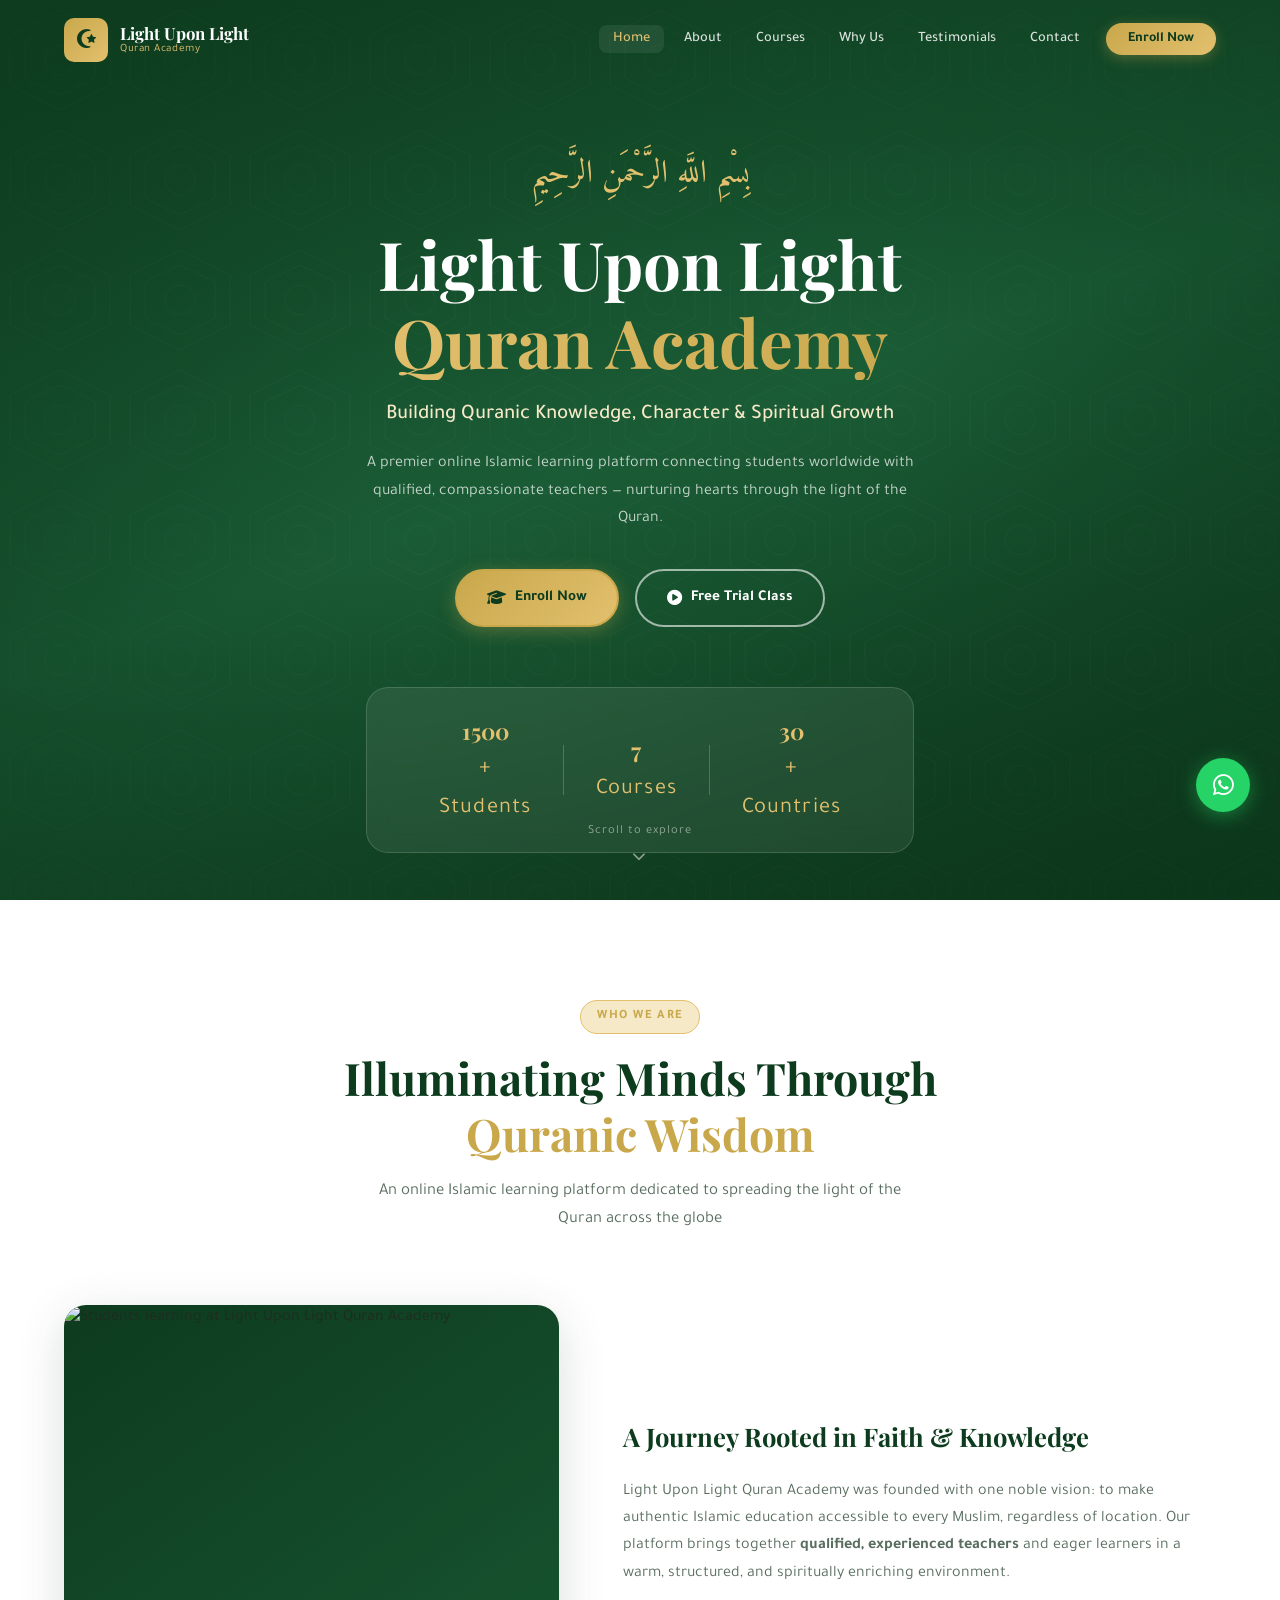
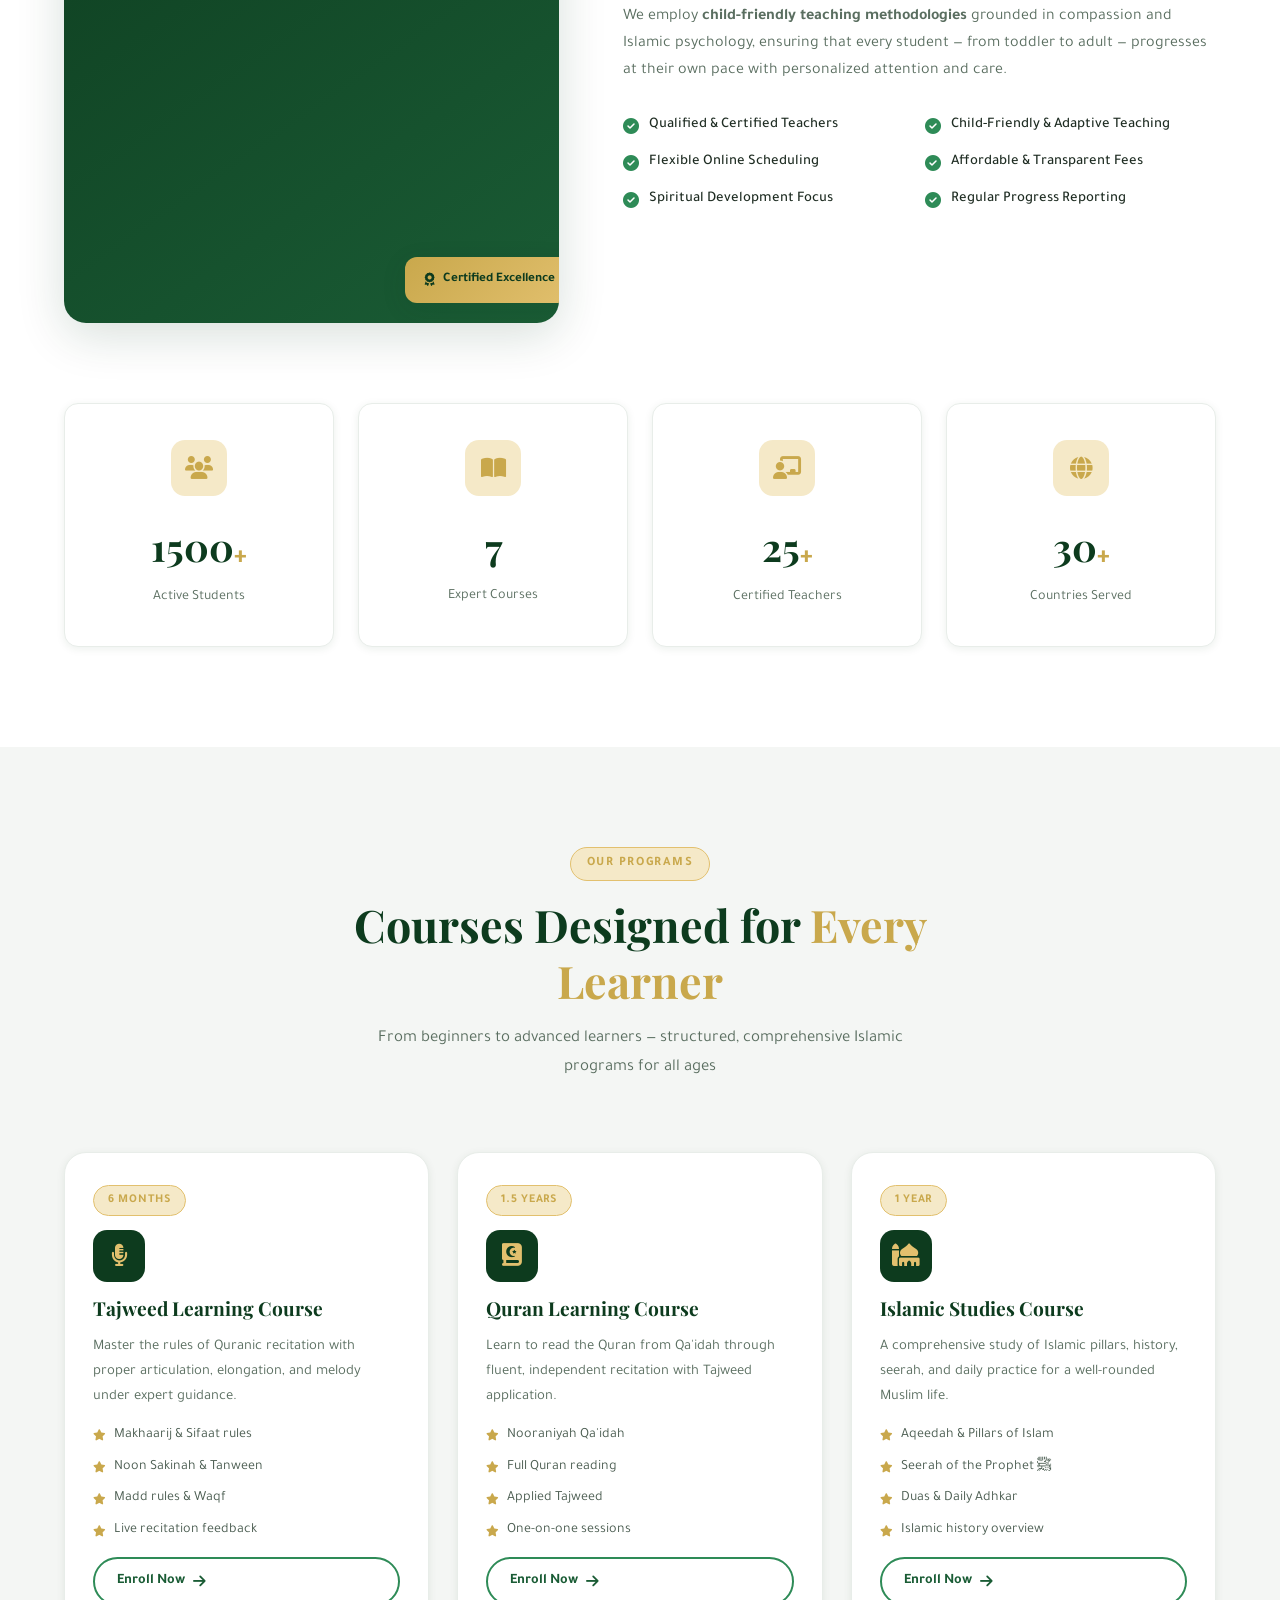
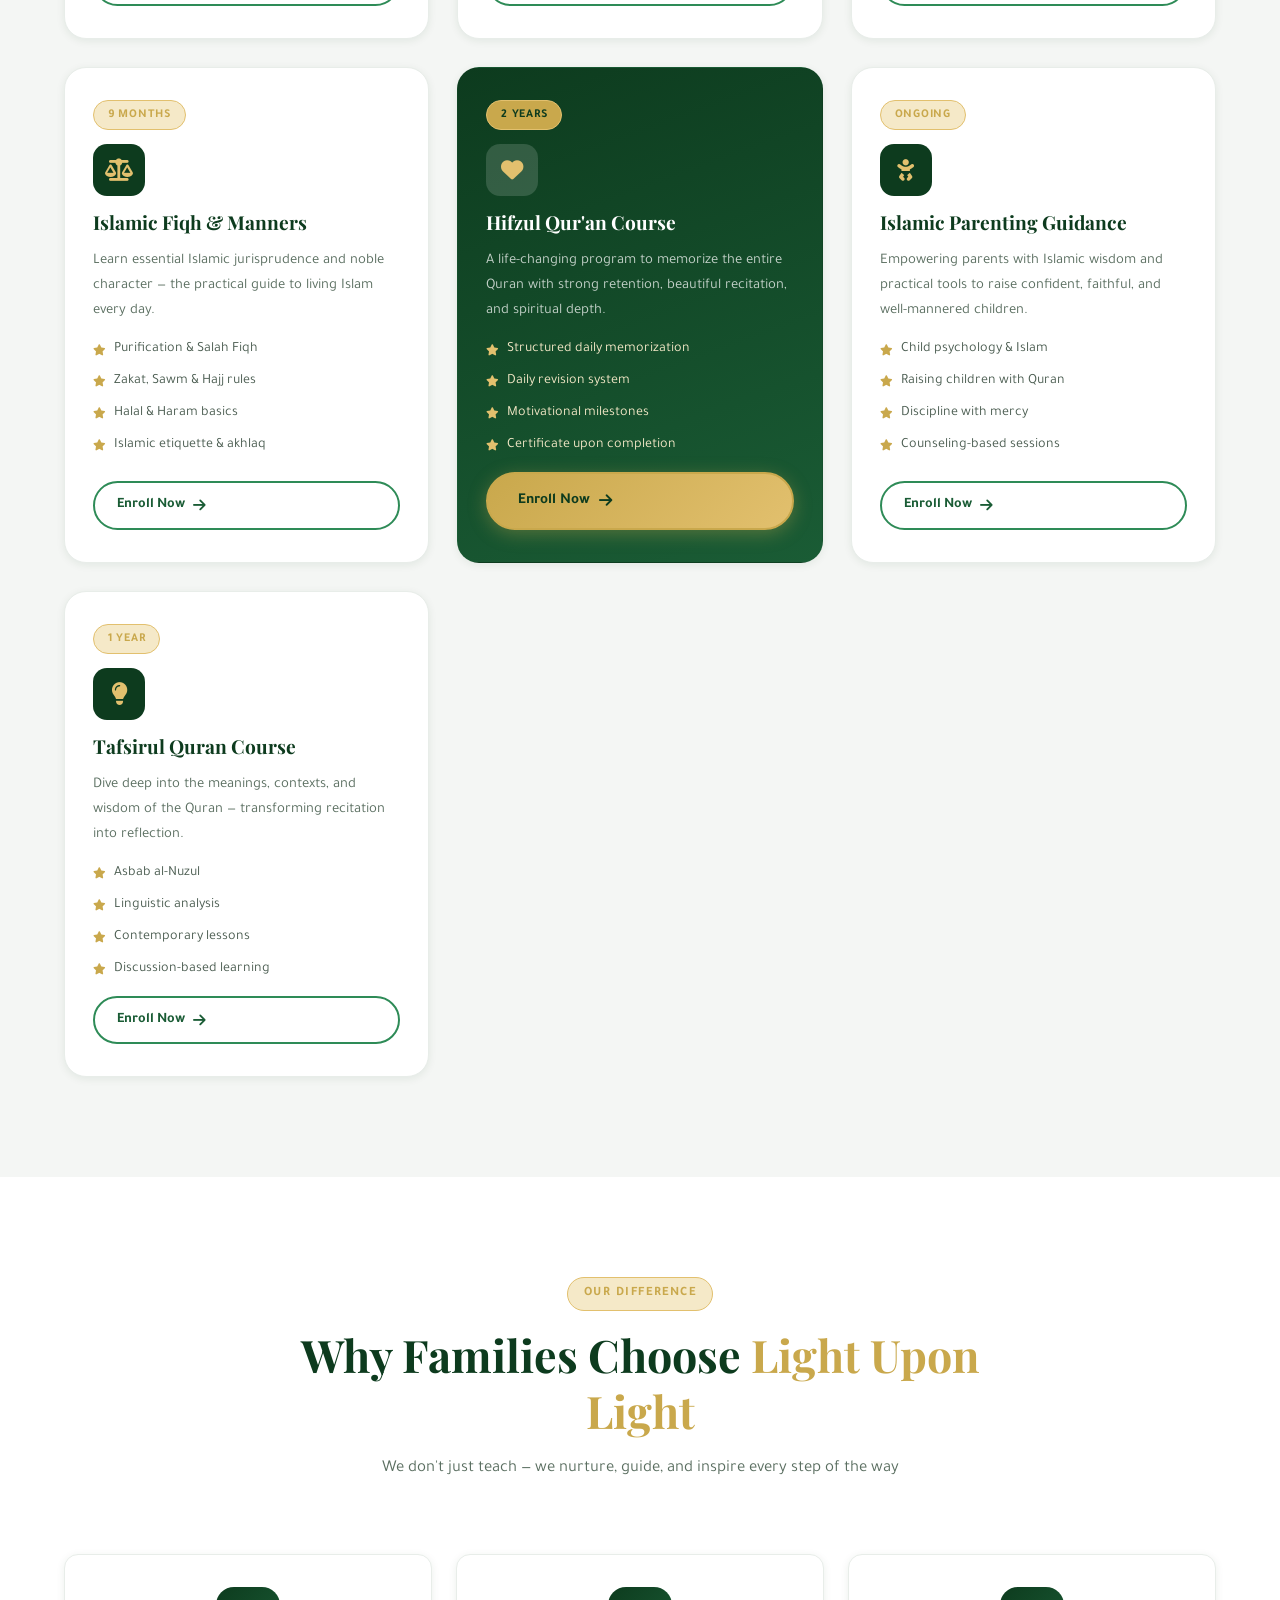
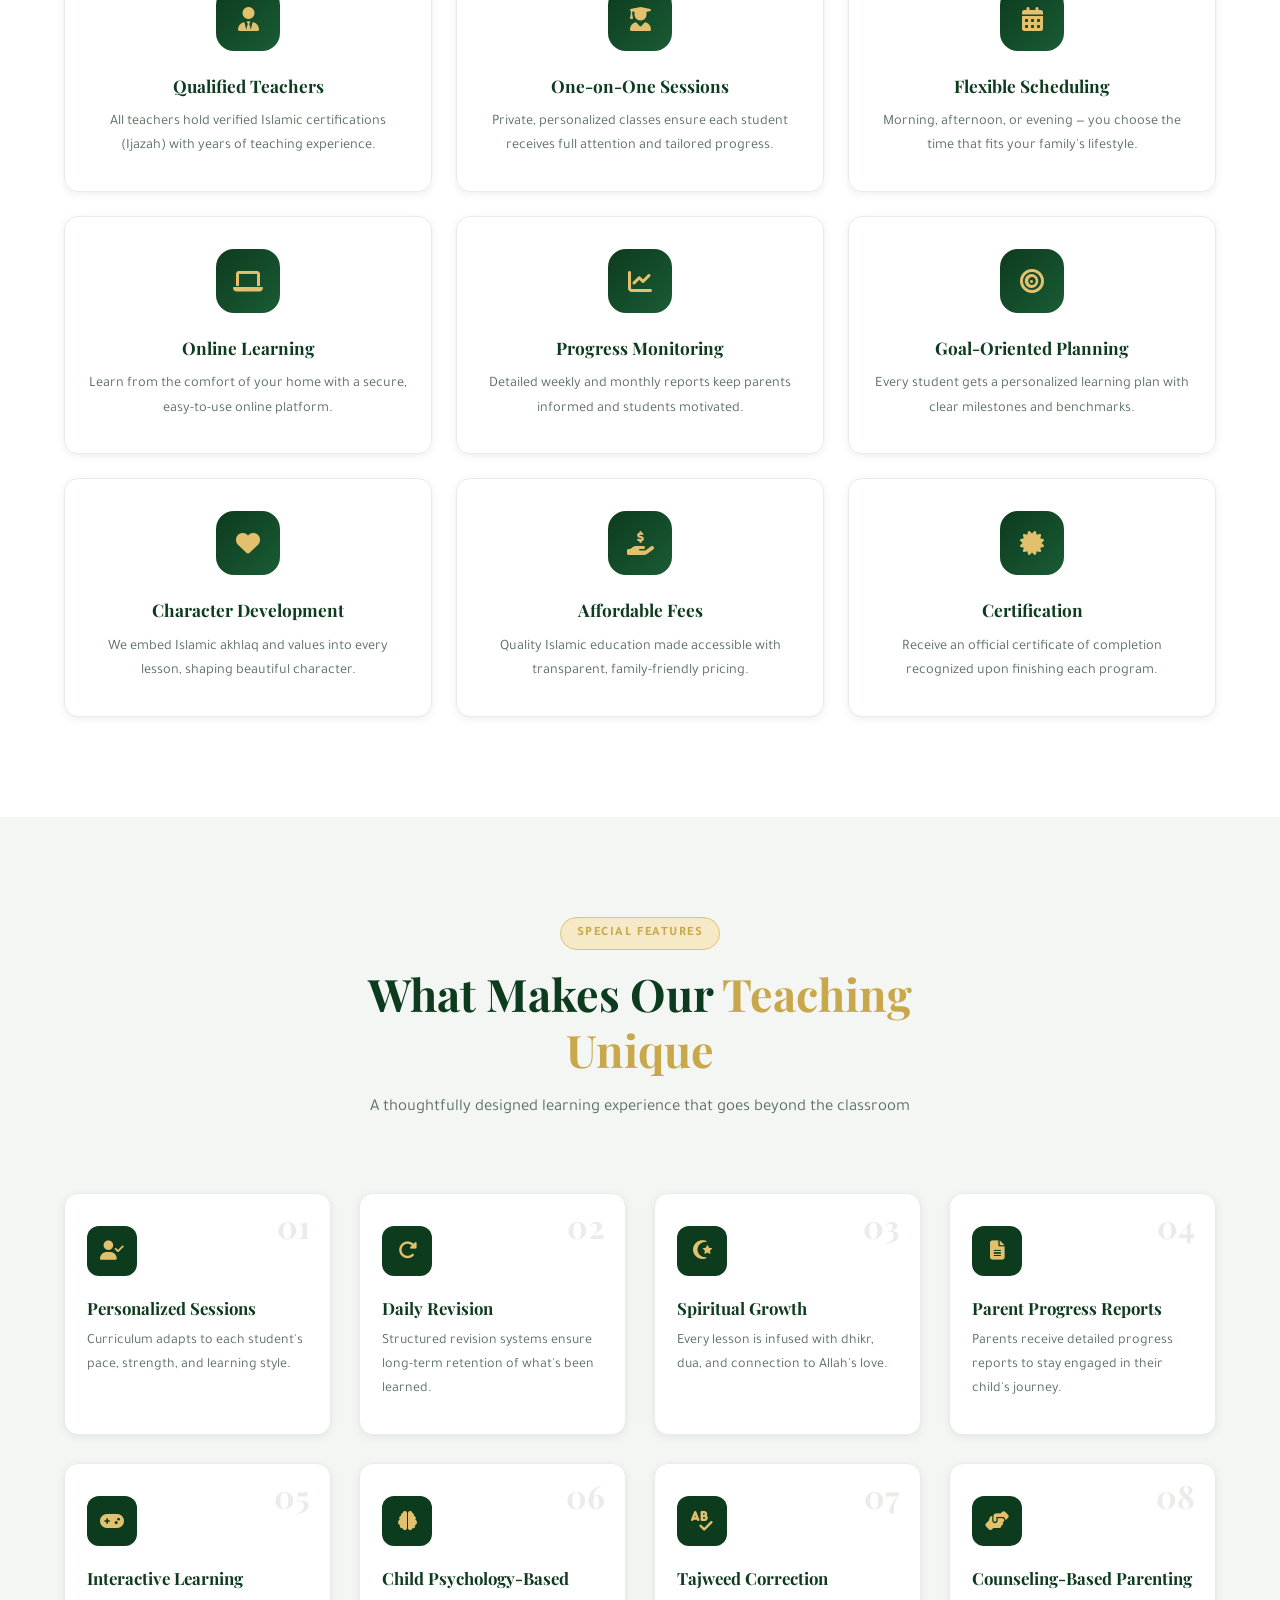
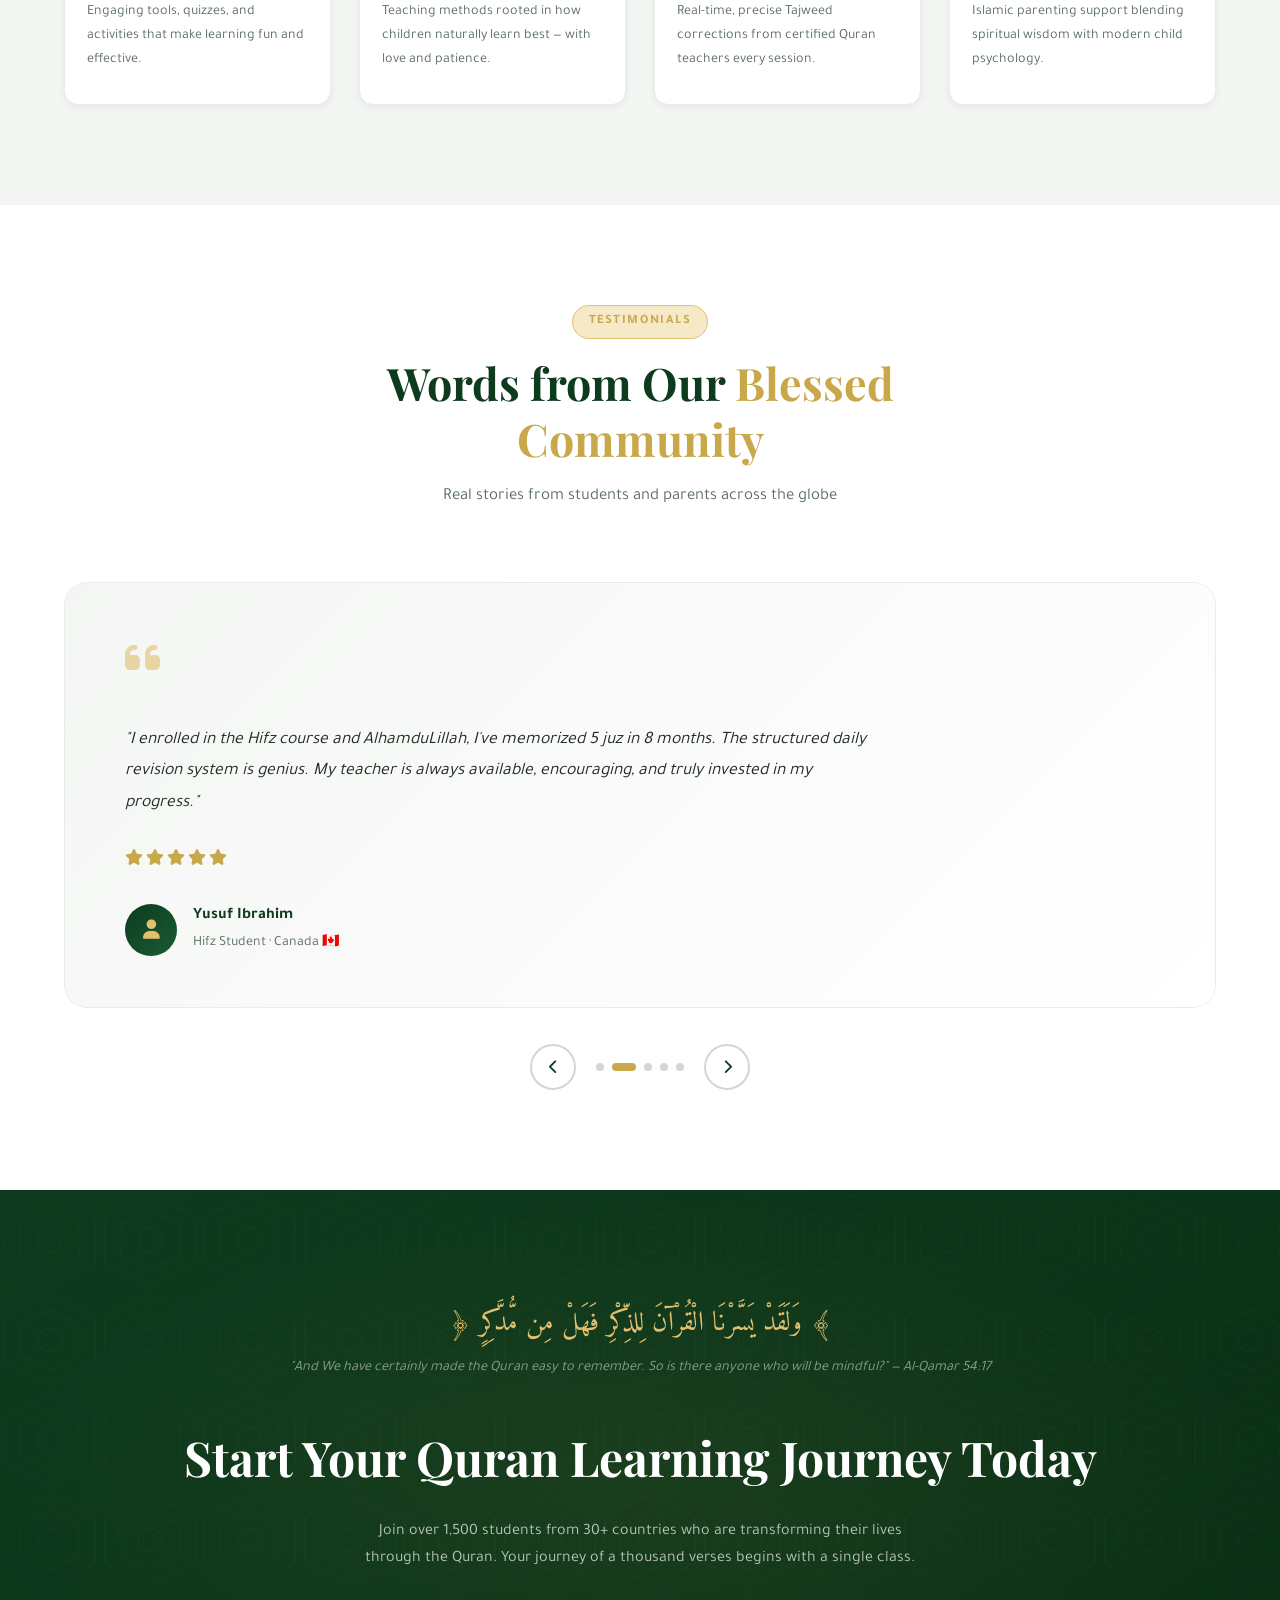
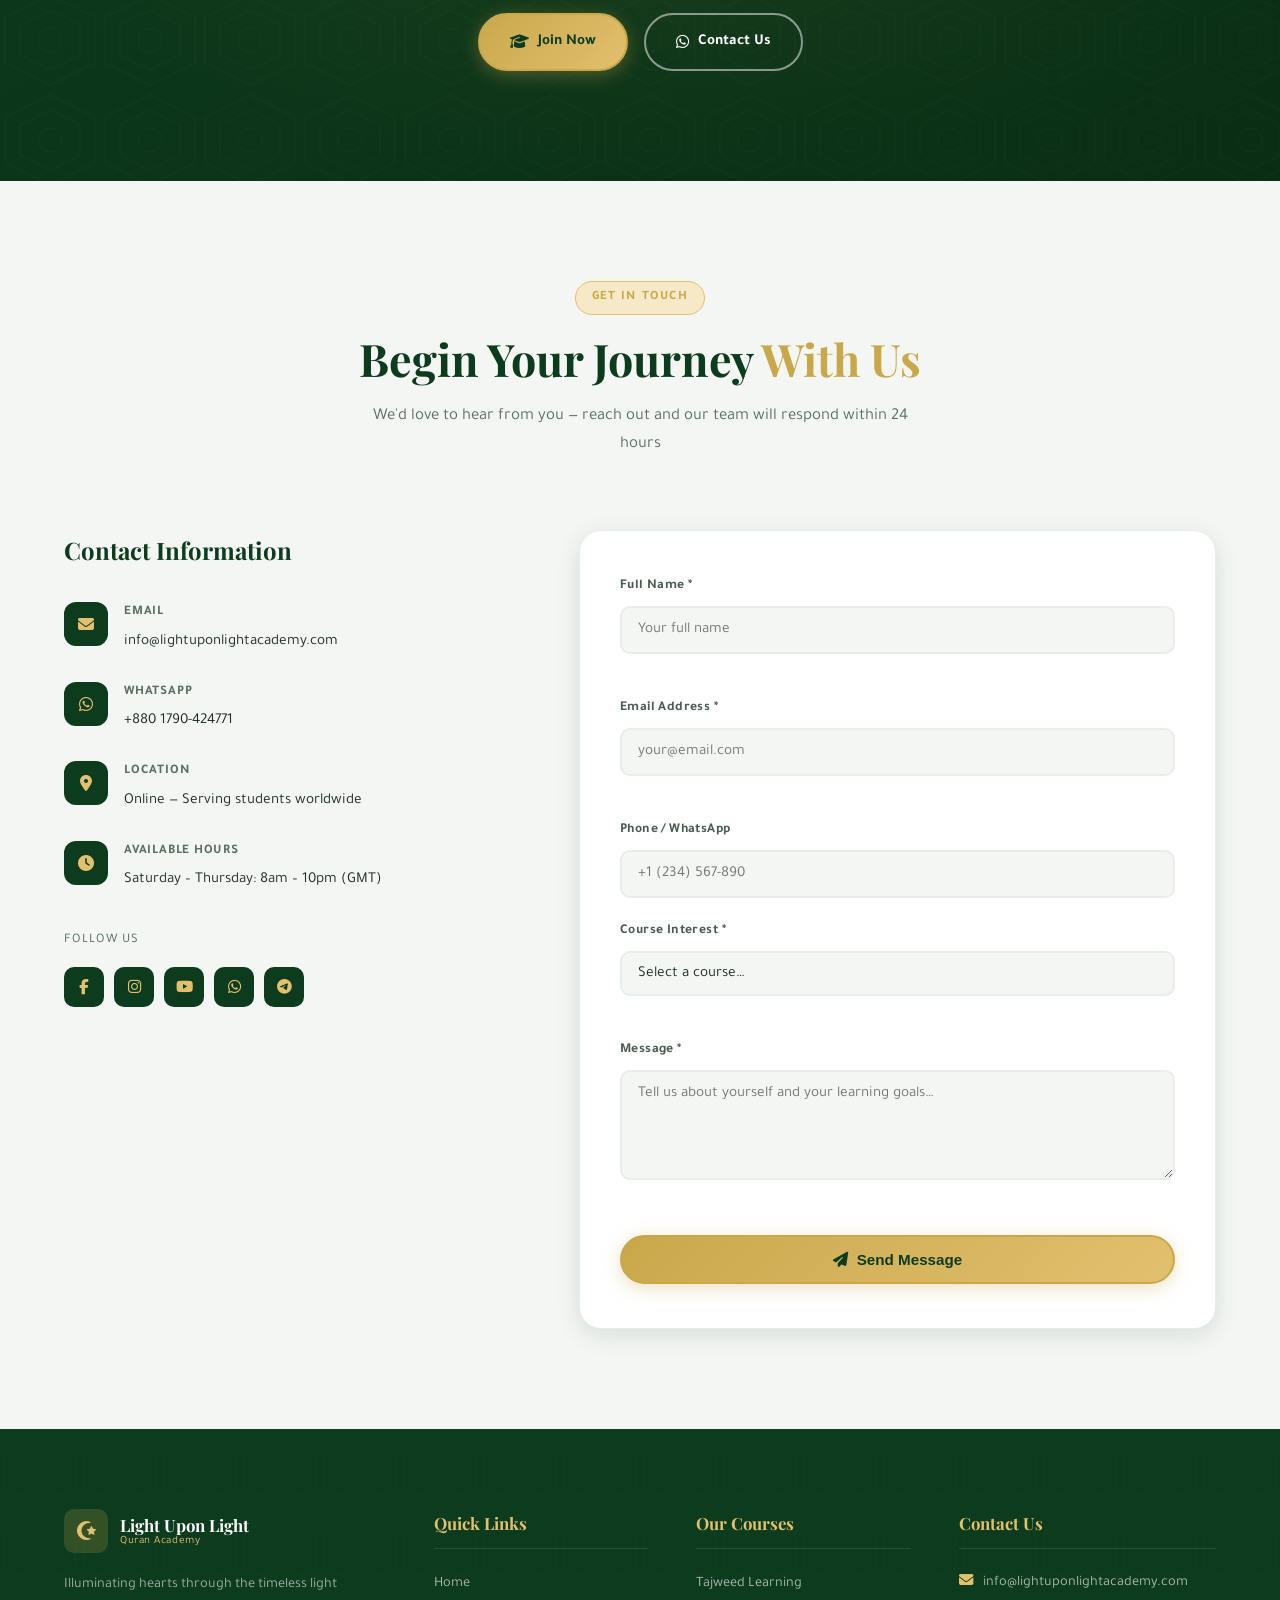
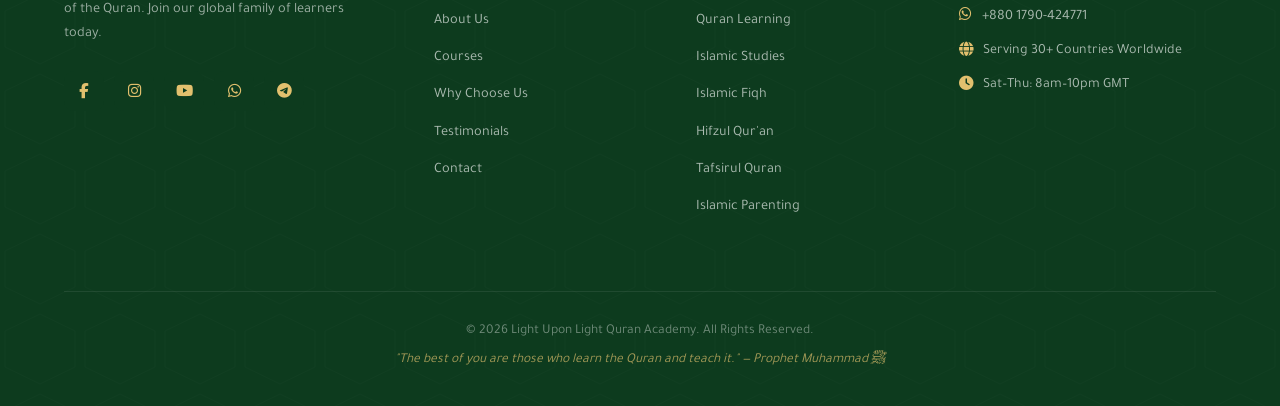
==== commit 6889f1cc: "Add files via upload" ====
--- a/index.html
+++ b/index.html
@@ -108,13 +108,10 @@
       <div class="about-grid">
         <div class="about-image-wrap reveal-left">
           <div class="about-image-box">
-            <div class="about-img-geo"></div>
-            <div class="about-image-inner">
-              <i class="fas fa-book-quran about-big-icon"></i>
-              <div class="about-img-badge">
-                <i class="fas fa-award"></i>
-                <span>Certified Excellence</span>
-              </div>
+            <img src="classroom.jpg" alt="Students learning at Light Upon Light Quran Academy" class="about-real-img" />
+            <div class="about-img-badge">
+              <i class="fas fa-award"></i>
+              <span>Certified Excellence</span>
             </div>
           </div>
         </div>
@@ -533,7 +530,7 @@
           <a href="#contact" class="btn btn-gold">
             <i class="fas fa-graduation-cap"></i> Join Now
           </a>
-          <a href="#contact" class="btn btn-outline-light">
+          <a href="https://wa.me/8801790424771" target="_blank" class="btn btn-outline-light">
             <i class="fab fa-whatsapp"></i> Contact Us
           </a>
         </div>
@@ -566,7 +563,7 @@
             <div class="contact-icon"><i class="fab fa-whatsapp"></i></div>
             <div>
               <strong>WhatsApp</strong>
-              <a href="https://wa.me/1234567890" target="_blank">+1 (234) 567-890</a>
+              <a href="https://wa.me/8801790424771" target="_blank">+880 1790-424771</a>
             </div>
           </div>
 
@@ -589,11 +586,11 @@
           <div class="contact-socials">
             <span>Follow Us</span>
             <div class="social-icons">
-              <a href="#" aria-label="Facebook"><i class="fab fa-facebook-f"></i></a>
-              <a href="#" aria-label="Instagram"><i class="fab fa-instagram"></i></a>
-              <a href="#" aria-label="YouTube"><i class="fab fa-youtube"></i></a>
-              <a href="#" aria-label="WhatsApp"><i class="fab fa-whatsapp"></i></a>
-              <a href="#" aria-label="Telegram"><i class="fab fa-telegram-plane"></i></a>
+              <a href="https://www.facebook.com/ansarii.talha" target="_blank" aria-label="Facebook"><i class="fab fa-facebook-f"></i></a>
+              <a href="https://www.instagram.com/" target="_blank" aria-label="Instagram"><i class="fab fa-instagram"></i></a>
+              <a href="https://www.youtube.com/@StudentSquare-fi3ez" target="_blank" aria-label="YouTube"><i class="fab fa-youtube"></i></a>
+              <a href="https://wa.me/8801790424771" target="_blank" aria-label="WhatsApp"><i class="fab fa-whatsapp"></i></a>
+              <a href="https://t.me/" target="_blank" aria-label="Telegram"><i class="fab fa-telegram-plane"></i></a>
             </div>
           </div>
         </div>
@@ -663,11 +660,11 @@
           </a>
           <p>Illuminating hearts through the timeless light of the Quran. Join our global family of learners today.</p>
           <div class="social-icons footer-socials">
-            <a href="#" aria-label="Facebook"><i class="fab fa-facebook-f"></i></a>
-            <a href="#" aria-label="Instagram"><i class="fab fa-instagram"></i></a>
-            <a href="#" aria-label="YouTube"><i class="fab fa-youtube"></i></a>
-            <a href="#" aria-label="WhatsApp"><i class="fab fa-whatsapp"></i></a>
-            <a href="#" aria-label="Telegram"><i class="fab fa-telegram-plane"></i></a>
+            <a href="https://www.facebook.com/ansarii.talha" target="_blank" aria-label="Facebook"><i class="fab fa-facebook-f"></i></a>
+            <a href="https://www.instagram.com/" target="_blank" aria-label="Instagram"><i class="fab fa-instagram"></i></a>
+            <a href="https://www.youtube.com/@StudentSquare-fi3ez" target="_blank" aria-label="YouTube"><i class="fab fa-youtube"></i></a>
+            <a href="https://wa.me/8801790424771" target="_blank" aria-label="WhatsApp"><i class="fab fa-whatsapp"></i></a>
+            <a href="https://t.me/" target="_blank" aria-label="Telegram"><i class="fab fa-telegram-plane"></i></a>
           </div>
         </div>
 
@@ -700,7 +697,7 @@
           <h5>Contact Us</h5>
           <ul class="footer-contact-list">
             <li><i class="fas fa-envelope"></i><a href="mailto:info@lightuponlightacademy.com">info@lightuponlightacademy.com</a></li>
-            <li><i class="fab fa-whatsapp"></i><a href="https://wa.me/1234567890">+1 (234) 567-890</a></li>
+            <li><i class="fab fa-whatsapp"></i><a href="https://wa.me/8801790424771" target="_blank">+880 1790-424771</a></li>
             <li><i class="fas fa-globe"></i><span>Serving 30+ Countries Worldwide</span></li>
             <li><i class="fas fa-clock"></i><span>Sat–Thu: 8am–10pm GMT</span></li>
           </ul>
@@ -720,6 +717,12 @@
     <i class="fas fa-chevron-up"></i>
   </button>
 
+  <!-- Floating WhatsApp Button -->
+  <a href="https://wa.me/8801790424771" target="_blank" class="whatsapp-float" aria-label="Chat on WhatsApp">
+    <i class="fab fa-whatsapp"></i>
+    <span class="whatsapp-tooltip">Chat with us!</span>
+  </a>
+
   <script src="script.js"></script>
 </body>
 </html>
--- a/style.css
+++ b/style.css
@@ -1145,6 +1145,81 @@
 .footer-bottom p { color: rgba(255,255,255,.4); font-size: .85rem; margin-bottom: 6px; }
 .footer-bottom .footer-hadith { font-style: italic; color: var(--gold-light); opacity: .7; }
 
+/* ---------- REAL ABOUT IMAGE ---------- */
+.about-real-img {
+  width: 100%;
+  height: 100%;
+  object-fit: cover;
+  border-radius: var(--radius-lg);
+  display: block;
+}
+
+.about-image-box {
+  position: relative;
+}
+
+.about-img-badge {
+  position: absolute;
+  bottom: 20px;
+  right: -16px;
+  background: linear-gradient(135deg, var(--gold), var(--gold-light));
+  color: var(--green-dark);
+  font-weight: 700;
+  font-size: .82rem;
+  padding: 12px 20px;
+  border-radius: 12px;
+  display: flex;
+  align-items: center;
+  gap: 8px;
+  box-shadow: var(--shadow-md);
+  white-space: nowrap;
+  z-index: 2;
+}
+
+/* ---------- FLOATING WHATSAPP ---------- */
+.whatsapp-float {
+  position: fixed;
+  bottom: 88px;
+  right: 30px;
+  width: 54px;
+  height: 54px;
+  background: #25d366;
+  border-radius: 50%;
+  display: flex;
+  align-items: center;
+  justify-content: center;
+  font-size: 1.5rem;
+  color: var(--white);
+  box-shadow: 0 4px 20px rgba(37,211,102,.45);
+  z-index: 998;
+  transition: var(--transition);
+  animation: wa-pulse 2.5s infinite;
+}
+.whatsapp-float:hover {
+  transform: scale(1.12) translateY(-3px);
+  box-shadow: 0 8px 30px rgba(37,211,102,.55);
+}
+.whatsapp-tooltip {
+  position: absolute;
+  right: 64px;
+  background: var(--green-dark);
+  color: var(--white);
+  font-size: .8rem;
+  font-weight: 600;
+  padding: 6px 14px;
+  border-radius: 8px;
+  white-space: nowrap;
+  opacity: 0;
+  pointer-events: none;
+  transition: opacity .3s;
+}
+.whatsapp-float:hover .whatsapp-tooltip { opacity: 1; }
+
+@keyframes wa-pulse {
+  0%,100% { box-shadow: 0 4px 20px rgba(37,211,102,.45); }
+  50%      { box-shadow: 0 4px 32px rgba(37,211,102,.7), 0 0 0 8px rgba(37,211,102,.12); }
+}
+
 /* ---------- BACK TO TOP ---------- */
 .back-to-top {
   position: fixed;
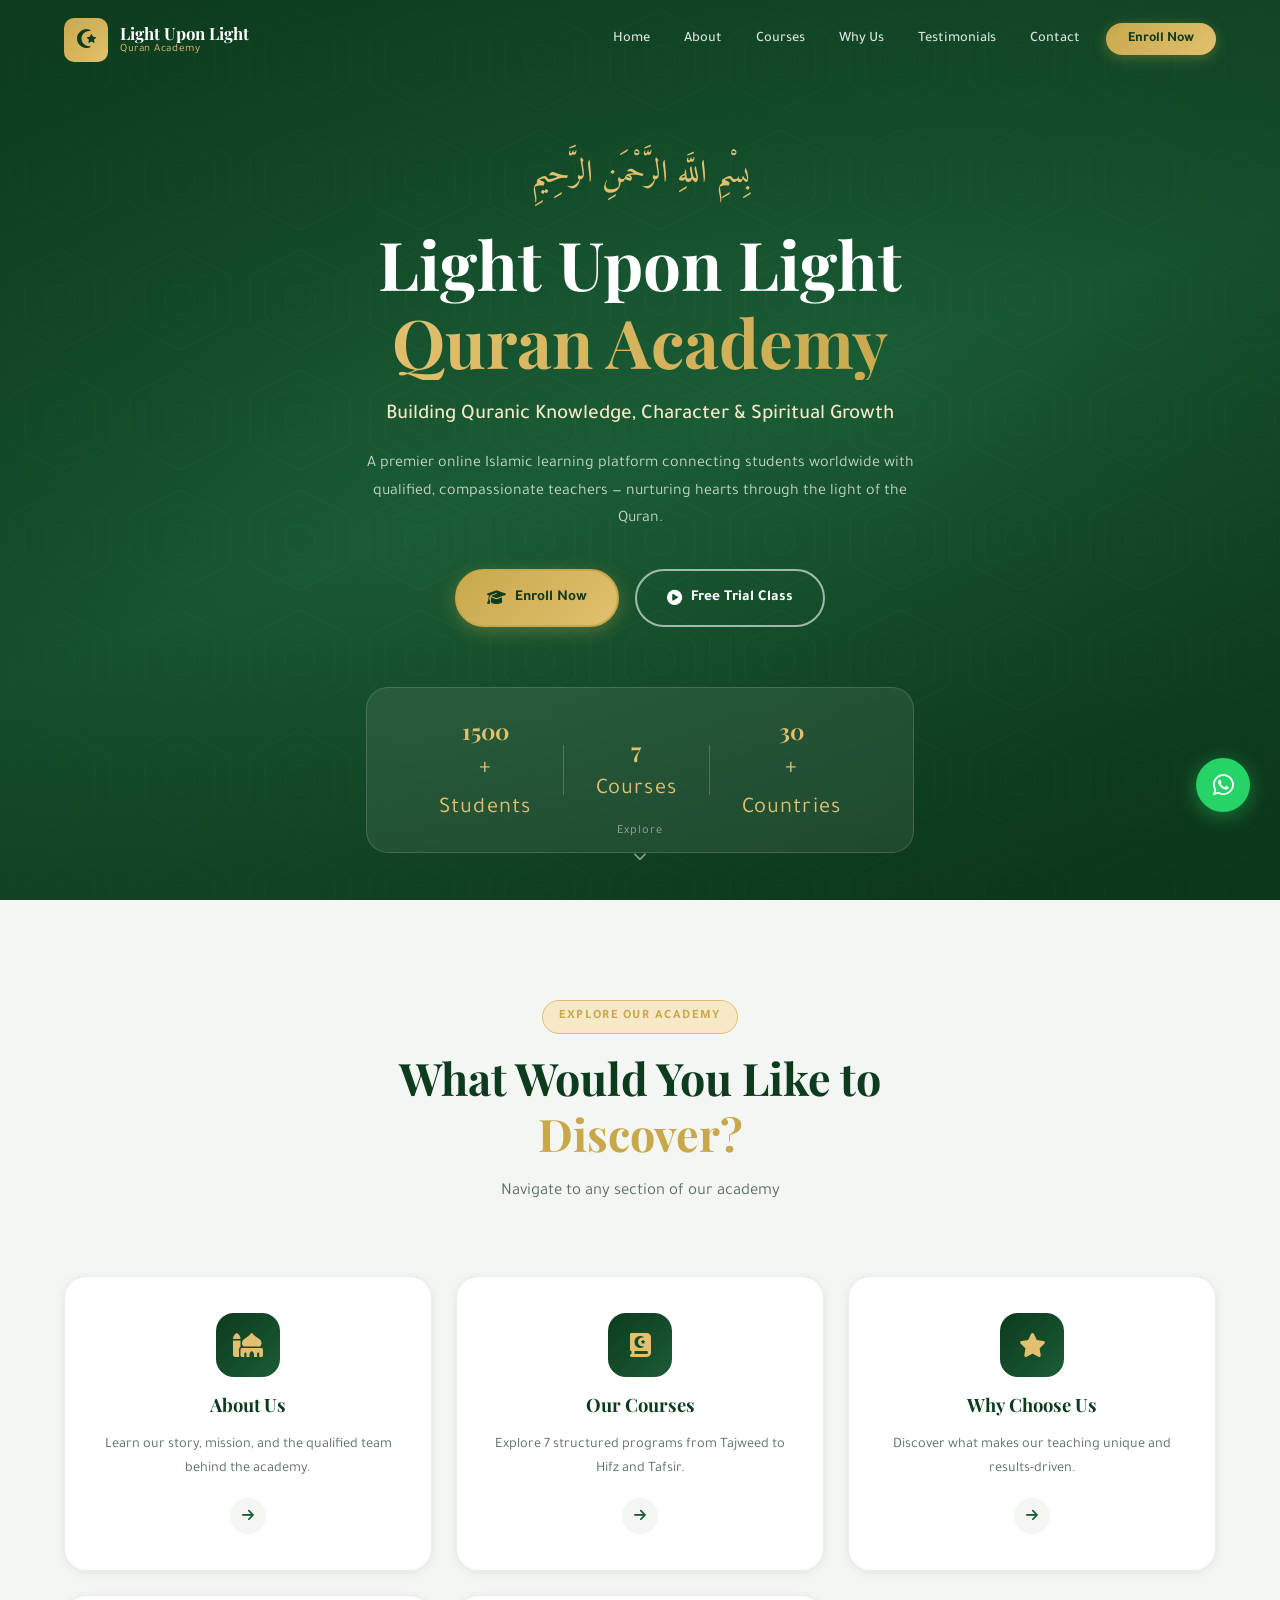
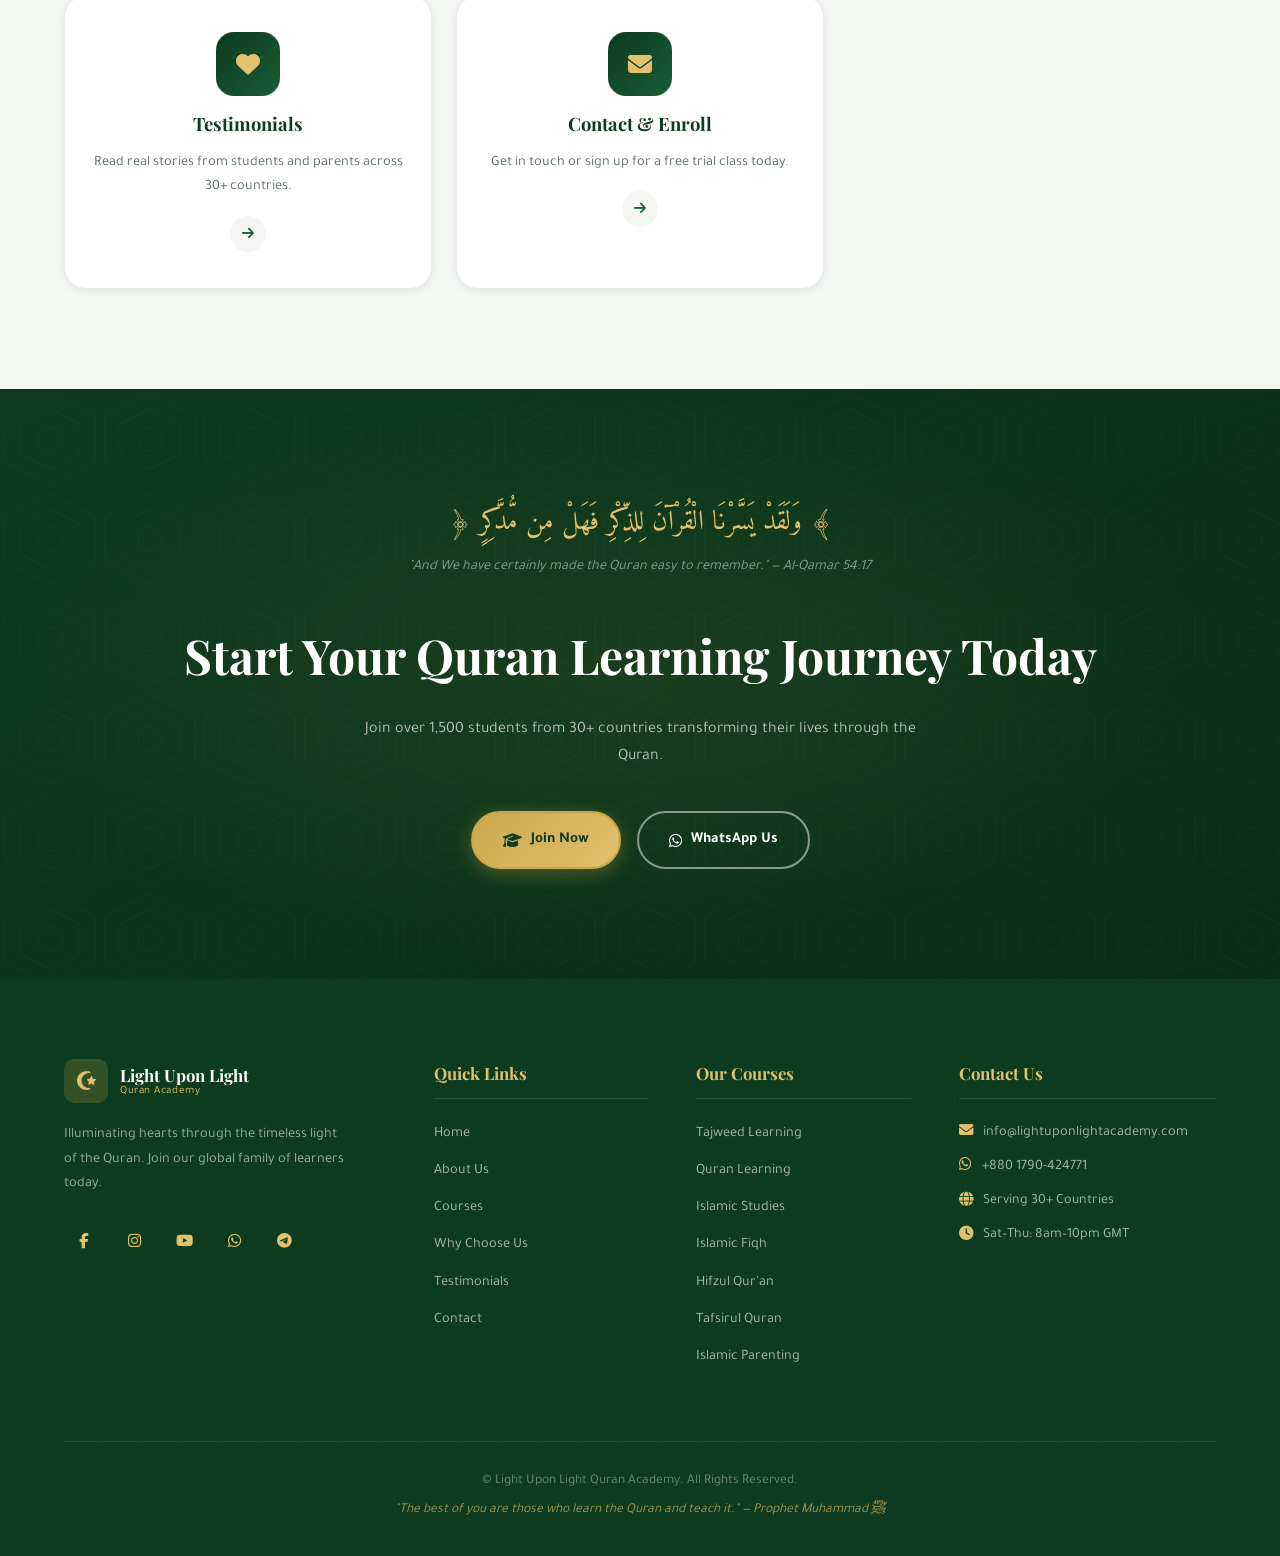
==== commit 9b0c6b4d: "Add files via upload" ====
--- a/index.html
+++ b/index.html
@@ -4,18 +4,11 @@
   <meta charset="UTF-8" />
   <meta name="viewport" content="width=device-width, initial-scale=1.0" />
   <meta name="description" content="Light Upon Light Quran Academy – Online Islamic learning platform offering Tajweed, Hifz, Tafsir, Islamic Studies and more with qualified teachers worldwide." />
-  <meta name="keywords" content="Quran Academy, Online Islamic Learning, Tajweed, Hifz, Islamic Studies, Quran for Kids" />
-  <title>Light Upon Light Quran Academy</title>
-
-  <!-- Google Fonts -->
+  <title>Home | Light Upon Light Quran Academy</title>
   <link rel="preconnect" href="https://fonts.googleapis.com" />
   <link rel="preconnect" href="https://fonts.gstatic.com" crossorigin />
   <link href="https://fonts.googleapis.com/css2?family=Playfair+Display:ital,wght@0,400;0,600;0,700;1,400&family=Tajawal:wght@300;400;500;700&family=Amiri:ital,wght@0,400;0,700;1,400&display=swap" rel="stylesheet" />
-
-  <!-- Font Awesome -->
   <link rel="stylesheet" href="https://cdnjs.cloudflare.com/ajax/libs/font-awesome/6.5.0/css/all.min.css" />
-
-  <!-- Main Stylesheet -->
   <link rel="stylesheet" href="style.css" />
 </head>
 <body>
@@ -23,24 +16,22 @@
   <!-- ========== NAVBAR ========== -->
   <nav class="navbar" id="navbar">
     <div class="nav-container">
-      <a href="#home" class="nav-logo">
+      <a href="index.html" class="nav-logo">
         <span class="logo-icon"><i class="fas fa-star-and-crescent"></i></span>
         <div class="logo-text">
           <span class="logo-main">Light Upon Light</span>
           <span class="logo-sub">Quran Academy</span>
         </div>
       </a>
-
       <ul class="nav-links" id="navLinks">
-        <li><a href="#home" class="nav-link active">Home</a></li>
-        <li><a href="#about" class="nav-link">About</a></li>
-        <li><a href="#courses" class="nav-link">Courses</a></li>
-        <li><a href="#why-us" class="nav-link">Why Us</a></li>
-        <li><a href="#testimonials" class="nav-link">Testimonials</a></li>
-        <li><a href="#contact" class="nav-link">Contact</a></li>
-        <li><a href="#contact" class="nav-cta-btn">Enroll Now</a></li>
+        <li><a href="index.html" class="nav-link active">Home</a></li>
+        <li><a href="about.html" class="nav-link">About</a></li>
+        <li><a href="courses.html" class="nav-link">Courses</a></li>
+        <li><a href="why-us.html" class="nav-link">Why Us</a></li>
+        <li><a href="testimonials.html" class="nav-link">Testimonials</a></li>
+        <li><a href="contact.html" class="nav-link">Contact</a></li>
+        <li><a href="contact.html" class="nav-cta-btn">Enroll Now</a></li>
       </ul>
-
       <button class="hamburger" id="hamburger" aria-label="Toggle Menu">
         <span></span><span></span><span></span>
       </button>
@@ -51,7 +42,6 @@
   <section class="hero" id="home">
     <div class="hero-geo-bg"></div>
     <div class="hero-overlay"></div>
-
     <div class="hero-content">
       <p class="hero-bismillah reveal-up">بِسْمِ اللَّهِ الرَّحْمَنِ الرَّحِيمِ</p>
       <h1 class="hero-title reveal-up">
@@ -64,14 +54,9 @@
         compassionate teachers — nurturing hearts through the light of the Quran.
       </p>
       <div class="hero-btns reveal-up">
-        <a href="#contact" class="btn btn-gold">
-          <i class="fas fa-graduation-cap"></i> Enroll Now
-        </a>
-        <a href="#contact" class="btn btn-outline">
-          <i class="fas fa-play-circle"></i> Free Trial Class
-        </a>
-      </div>
-
+        <a href="contact.html" class="btn btn-gold"><i class="fas fa-graduation-cap"></i> Enroll Now</a>
+        <a href="contact.html" class="btn btn-outline"><i class="fas fa-play-circle"></i> Free Trial Class</a>
+      </div>
       <div class="hero-stats reveal-up">
         <div class="hero-stat">
           <span class="hero-stat-num" data-target="1500">0</span><span>+</span>
@@ -89,556 +74,68 @@
         </div>
       </div>
     </div>
-
     <div class="hero-scroll-hint">
-      <span>Scroll to explore</span>
+      <span>Explore</span>
       <i class="fas fa-chevron-down"></i>
     </div>
   </section>
 
-  <!-- ========== ABOUT ========== -->
-  <section class="about section-pad" id="about">
+  <!-- ========== QUICK LINKS ========== -->
+  <section class="quick-nav section-pad bg-soft">
     <div class="container">
       <div class="section-header reveal-up">
-        <span class="section-tag">Who We Are</span>
-        <h2 class="section-title">Illuminating Minds Through <span class="text-gold">Quranic Wisdom</span></h2>
-        <p class="section-sub">An online Islamic learning platform dedicated to spreading the light of the Quran across the globe</p>
-      </div>
-
-      <div class="about-grid">
-        <div class="about-image-wrap reveal-left">
-          <div class="about-image-box">
-            <img src="classroom.jpg" alt="Students learning at Light Upon Light Quran Academy" class="about-real-img" />
-            <div class="about-img-badge">
-              <i class="fas fa-award"></i>
-              <span>Certified Excellence</span>
-            </div>
-          </div>
-        </div>
-
-        <div class="about-text reveal-right">
-          <h3 class="about-subtitle">A Journey Rooted in Faith &amp; Knowledge</h3>
-          <p class="about-para">
-            Light Upon Light Quran Academy was founded with one noble vision: to make authentic Islamic education
-            accessible to every Muslim, regardless of location. Our platform brings together <strong>qualified,
-            experienced teachers</strong> and eager learners in a warm, structured, and spiritually enriching environment.
-          </p>
-          <p class="about-para">
-            We employ <strong>child-friendly teaching methodologies</strong> grounded in compassion and Islamic
-            psychology, ensuring that every student — from toddler to adult — progresses at their own pace
-            with personalized attention and care.
-          </p>
-
-          <div class="about-features">
-            <div class="about-feature">
-              <i class="fas fa-check-circle"></i>
-              <span>Qualified &amp; Certified Teachers</span>
-            </div>
-            <div class="about-feature">
-              <i class="fas fa-check-circle"></i>
-              <span>Child-Friendly &amp; Adaptive Teaching</span>
-            </div>
-            <div class="about-feature">
-              <i class="fas fa-check-circle"></i>
-              <span>Flexible Online Scheduling</span>
-            </div>
-            <div class="about-feature">
-              <i class="fas fa-check-circle"></i>
-              <span>Affordable &amp; Transparent Fees</span>
-            </div>
-            <div class="about-feature">
-              <i class="fas fa-check-circle"></i>
-              <span>Spiritual Development Focus</span>
-            </div>
-            <div class="about-feature">
-              <i class="fas fa-check-circle"></i>
-              <span>Regular Progress Reporting</span>
-            </div>
-          </div>
-        </div>
-      </div>
-
-      <!-- Stats -->
-      <div class="stats-grid">
-        <div class="stat-card reveal-up">
-          <div class="stat-icon"><i class="fas fa-users"></i></div>
-          <span class="stat-number" data-target="1500">0</span><span class="stat-plus">+</span>
-          <span class="stat-label">Active Students</span>
-        </div>
-        <div class="stat-card reveal-up">
-          <div class="stat-icon"><i class="fas fa-book-open"></i></div>
-          <span class="stat-number" data-target="7">0</span>
-          <span class="stat-label">Expert Courses</span>
-        </div>
-        <div class="stat-card reveal-up">
-          <div class="stat-icon"><i class="fas fa-chalkboard-teacher"></i></div>
-          <span class="stat-number" data-target="25">0</span><span class="stat-plus">+</span>
-          <span class="stat-label">Certified Teachers</span>
-        </div>
-        <div class="stat-card reveal-up">
-          <div class="stat-icon"><i class="fas fa-globe"></i></div>
-          <span class="stat-number" data-target="30">0</span><span class="stat-plus">+</span>
-          <span class="stat-label">Countries Served</span>
-        </div>
+        <span class="section-tag">Explore Our Academy</span>
+        <h2 class="section-title">What Would You Like to <span class="text-gold">Discover?</span></h2>
+        <p class="section-sub">Navigate to any section of our academy</p>
+      </div>
+      <div class="quick-nav-grid">
+        <a href="about.html" class="quick-nav-card reveal-up">
+          <div class="quick-nav-icon"><i class="fas fa-mosque"></i></div>
+          <h3>About Us</h3>
+          <p>Learn our story, mission, and the qualified team behind the academy.</p>
+          <span class="quick-nav-arrow"><i class="fas fa-arrow-right"></i></span>
+        </a>
+        <a href="courses.html" class="quick-nav-card reveal-up">
+          <div class="quick-nav-icon"><i class="fas fa-book-quran"></i></div>
+          <h3>Our Courses</h3>
+          <p>Explore 7 structured programs from Tajweed to Hifz and Tafsir.</p>
+          <span class="quick-nav-arrow"><i class="fas fa-arrow-right"></i></span>
+        </a>
+        <a href="why-us.html" class="quick-nav-card reveal-up">
+          <div class="quick-nav-icon"><i class="fas fa-star"></i></div>
+          <h3>Why Choose Us</h3>
+          <p>Discover what makes our teaching unique and results-driven.</p>
+          <span class="quick-nav-arrow"><i class="fas fa-arrow-right"></i></span>
+        </a>
+        <a href="testimonials.html" class="quick-nav-card reveal-up">
+          <div class="quick-nav-icon"><i class="fas fa-heart"></i></div>
+          <h3>Testimonials</h3>
+          <p>Read real stories from students and parents across 30+ countries.</p>
+          <span class="quick-nav-arrow"><i class="fas fa-arrow-right"></i></span>
+        </a>
+        <a href="contact.html" class="quick-nav-card reveal-up">
+          <div class="quick-nav-icon"><i class="fas fa-envelope"></i></div>
+          <h3>Contact &amp; Enroll</h3>
+          <p>Get in touch or sign up for a free trial class today.</p>
+          <span class="quick-nav-arrow"><i class="fas fa-arrow-right"></i></span>
+        </a>
       </div>
     </div>
   </section>
 
-  <!-- ========== COURSES ========== -->
-  <section class="courses section-pad bg-soft" id="courses">
-    <div class="container">
-      <div class="section-header reveal-up">
-        <span class="section-tag">Our Programs</span>
-        <h2 class="section-title">Courses Designed for <span class="text-gold">Every Learner</span></h2>
-        <p class="section-sub">From beginners to advanced learners — structured, comprehensive Islamic programs for all ages</p>
-      </div>
-
-      <div class="courses-grid">
-
-        <div class="course-card reveal-up">
-          <div class="course-badge">6 Months</div>
-          <div class="course-icon"><i class="fas fa-microphone-alt"></i></div>
-          <h3 class="course-title">Tajweed Learning Course</h3>
-          <p class="course-desc">Master the rules of Quranic recitation with proper articulation, elongation, and melody under expert guidance.</p>
-          <ul class="course-features">
-            <li><i class="fas fa-star"></i> Makhaarij &amp; Sifaat rules</li>
-            <li><i class="fas fa-star"></i> Noon Sakinah &amp; Tanween</li>
-            <li><i class="fas fa-star"></i> Madd rules &amp; Waqf</li>
-            <li><i class="fas fa-star"></i> Live recitation feedback</li>
-          </ul>
-          <a href="#contact" class="btn btn-course">Enroll Now <i class="fas fa-arrow-right"></i></a>
-        </div>
-
-        <div class="course-card reveal-up">
-          <div class="course-badge">1.5 Years</div>
-          <div class="course-icon"><i class="fas fa-book-quran"></i></div>
-          <h3 class="course-title">Quran Learning Course</h3>
-          <p class="course-desc">Learn to read the Quran from Qa'idah through fluent, independent recitation with Tajweed application.</p>
-          <ul class="course-features">
-            <li><i class="fas fa-star"></i> Nooraniyah Qa'idah</li>
-            <li><i class="fas fa-star"></i> Full Quran reading</li>
-            <li><i class="fas fa-star"></i> Applied Tajweed</li>
-            <li><i class="fas fa-star"></i> One-on-one sessions</li>
-          </ul>
-          <a href="#contact" class="btn btn-course">Enroll Now <i class="fas fa-arrow-right"></i></a>
-        </div>
-
-        <div class="course-card reveal-up">
-          <div class="course-badge">1 Year</div>
-          <div class="course-icon"><i class="fas fa-mosque"></i></div>
-          <h3 class="course-title">Islamic Studies Course</h3>
-          <p class="course-desc">A comprehensive study of Islamic pillars, history, seerah, and daily practice for a well-rounded Muslim life.</p>
-          <ul class="course-features">
-            <li><i class="fas fa-star"></i> Aqeedah &amp; Pillars of Islam</li>
-            <li><i class="fas fa-star"></i> Seerah of the Prophet ﷺ</li>
-            <li><i class="fas fa-star"></i> Duas &amp; Daily Adhkar</li>
-            <li><i class="fas fa-star"></i> Islamic history overview</li>
-          </ul>
-          <a href="#contact" class="btn btn-course">Enroll Now <i class="fas fa-arrow-right"></i></a>
-        </div>
-
-        <div class="course-card reveal-up">
-          <div class="course-badge">9 Months</div>
-          <div class="course-icon"><i class="fas fa-scale-balanced"></i></div>
-          <h3 class="course-title">Islamic Fiqh &amp; Manners</h3>
-          <p class="course-desc">Learn essential Islamic jurisprudence and noble character — the practical guide to living Islam every day.</p>
-          <ul class="course-features">
-            <li><i class="fas fa-star"></i> Purification &amp; Salah Fiqh</li>
-            <li><i class="fas fa-star"></i> Zakat, Sawm &amp; Hajj rules</li>
-            <li><i class="fas fa-star"></i> Halal &amp; Haram basics</li>
-            <li><i class="fas fa-star"></i> Islamic etiquette &amp; akhlaq</li>
-          </ul>
-          <a href="#contact" class="btn btn-course">Enroll Now <i class="fas fa-arrow-right"></i></a>
-        </div>
-
-        <div class="course-card course-card--featured reveal-up">
-          <div class="course-badge badge-gold">2 Years</div>
-          <div class="course-icon"><i class="fas fa-heart"></i></div>
-          <h3 class="course-title">Hifzul Qur'an Course</h3>
-          <p class="course-desc">A life-changing program to memorize the entire Quran with strong retention, beautiful recitation, and spiritual depth.</p>
-          <ul class="course-features">
-            <li><i class="fas fa-star"></i> Structured daily memorization</li>
-            <li><i class="fas fa-star"></i> Daily revision system</li>
-            <li><i class="fas fa-star"></i> Motivational milestones</li>
-            <li><i class="fas fa-star"></i> Certificate upon completion</li>
-          </ul>
-          <a href="#contact" class="btn btn-gold">Enroll Now <i class="fas fa-arrow-right"></i></a>
-        </div>
-
-        <div class="course-card reveal-up">
-          <div class="course-badge">Ongoing</div>
-          <div class="course-icon"><i class="fas fa-baby"></i></div>
-          <h3 class="course-title">Islamic Parenting Guidance</h3>
-          <p class="course-desc">Empowering parents with Islamic wisdom and practical tools to raise confident, faithful, and well-mannered children.</p>
-          <ul class="course-features">
-            <li><i class="fas fa-star"></i> Child psychology &amp; Islam</li>
-            <li><i class="fas fa-star"></i> Raising children with Quran</li>
-            <li><i class="fas fa-star"></i> Discipline with mercy</li>
-            <li><i class="fas fa-star"></i> Counseling-based sessions</li>
-          </ul>
-          <a href="#contact" class="btn btn-course">Enroll Now <i class="fas fa-arrow-right"></i></a>
-        </div>
-
-        <div class="course-card reveal-up">
-          <div class="course-badge">1 Year</div>
-          <div class="course-icon"><i class="fas fa-lightbulb"></i></div>
-          <h3 class="course-title">Tafsirul Quran Course</h3>
-          <p class="course-desc">Dive deep into the meanings, contexts, and wisdom of the Quran — transforming recitation into reflection.</p>
-          <ul class="course-features">
-            <li><i class="fas fa-star"></i> Asbab al-Nuzul</li>
-            <li><i class="fas fa-star"></i> Linguistic analysis</li>
-            <li><i class="fas fa-star"></i> Contemporary lessons</li>
-            <li><i class="fas fa-star"></i> Discussion-based learning</li>
-          </ul>
-          <a href="#contact" class="btn btn-course">Enroll Now <i class="fas fa-arrow-right"></i></a>
-        </div>
-
-      </div>
-    </div>
-  </section>
-
-  <!-- ========== WHY US ========== -->
-  <section class="why-us section-pad" id="why-us">
-    <div class="container">
-      <div class="section-header reveal-up">
-        <span class="section-tag">Our Difference</span>
-        <h2 class="section-title">Why Families Choose <span class="text-gold">Light Upon Light</span></h2>
-        <p class="section-sub">We don't just teach — we nurture, guide, and inspire every step of the way</p>
-      </div>
-
-      <div class="why-grid">
-        <div class="why-card reveal-up">
-          <div class="why-icon"><i class="fas fa-user-tie"></i></div>
-          <h4>Qualified Teachers</h4>
-          <p>All teachers hold verified Islamic certifications (Ijazah) with years of teaching experience.</p>
-        </div>
-        <div class="why-card reveal-up">
-          <div class="why-icon"><i class="fas fa-user-graduate"></i></div>
-          <h4>One-on-One Sessions</h4>
-          <p>Private, personalized classes ensure each student receives full attention and tailored progress.</p>
-        </div>
-        <div class="why-card reveal-up">
-          <div class="why-icon"><i class="fas fa-calendar-alt"></i></div>
-          <h4>Flexible Scheduling</h4>
-          <p>Morning, afternoon, or evening — you choose the time that fits your family's lifestyle.</p>
-        </div>
-        <div class="why-card reveal-up">
-          <div class="why-icon"><i class="fas fa-laptop"></i></div>
-          <h4>Online Learning</h4>
-          <p>Learn from the comfort of your home with a secure, easy-to-use online platform.</p>
-        </div>
-        <div class="why-card reveal-up">
-          <div class="why-icon"><i class="fas fa-chart-line"></i></div>
-          <h4>Progress Monitoring</h4>
-          <p>Detailed weekly and monthly reports keep parents informed and students motivated.</p>
-        </div>
-        <div class="why-card reveal-up">
-          <div class="why-icon"><i class="fas fa-bullseye"></i></div>
-          <h4>Goal-Oriented Planning</h4>
-          <p>Every student gets a personalized learning plan with clear milestones and benchmarks.</p>
-        </div>
-        <div class="why-card reveal-up">
-          <div class="why-icon"><i class="fas fa-heart"></i></div>
-          <h4>Character Development</h4>
-          <p>We embed Islamic akhlaq and values into every lesson, shaping beautiful character.</p>
-        </div>
-        <div class="why-card reveal-up">
-          <div class="why-icon"><i class="fas fa-hand-holding-usd"></i></div>
-          <h4>Affordable Fees</h4>
-          <p>Quality Islamic education made accessible with transparent, family-friendly pricing.</p>
-        </div>
-        <div class="why-card reveal-up">
-          <div class="why-icon"><i class="fas fa-certificate"></i></div>
-          <h4>Certification</h4>
-          <p>Receive an official certificate of completion recognized upon finishing each program.</p>
-        </div>
-      </div>
-    </div>
-  </section>
-
-  <!-- ========== SPECIAL FEATURES ========== -->
-  <section class="features section-pad bg-soft" id="features">
-    <div class="container">
-      <div class="section-header reveal-up">
-        <span class="section-tag">Special Features</span>
-        <h2 class="section-title">What Makes Our <span class="text-gold">Teaching Unique</span></h2>
-        <p class="section-sub">A thoughtfully designed learning experience that goes beyond the classroom</p>
-      </div>
-
-      <div class="features-grid">
-        <div class="feature-item reveal-up">
-          <div class="feature-num">01</div>
-          <div class="feature-icon"><i class="fas fa-user-check"></i></div>
-          <h4>Personalized Sessions</h4>
-          <p>Curriculum adapts to each student's pace, strength, and learning style.</p>
-        </div>
-        <div class="feature-item reveal-up">
-          <div class="feature-num">02</div>
-          <div class="feature-icon"><i class="fas fa-redo-alt"></i></div>
-          <h4>Daily Revision</h4>
-          <p>Structured revision systems ensure long-term retention of what's been learned.</p>
-        </div>
-        <div class="feature-item reveal-up">
-          <div class="feature-num">03</div>
-          <div class="feature-icon"><i class="fas fa-star-and-crescent"></i></div>
-          <h4>Spiritual Growth</h4>
-          <p>Every lesson is infused with dhikr, dua, and connection to Allah's love.</p>
-        </div>
-        <div class="feature-item reveal-up">
-          <div class="feature-num">04</div>
-          <div class="feature-icon"><i class="fas fa-file-alt"></i></div>
-          <h4>Parent Progress Reports</h4>
-          <p>Parents receive detailed progress reports to stay engaged in their child's journey.</p>
-        </div>
-        <div class="feature-item reveal-up">
-          <div class="feature-num">05</div>
-          <div class="feature-icon"><i class="fas fa-gamepad"></i></div>
-          <h4>Interactive Learning</h4>
-          <p>Engaging tools, quizzes, and activities that make learning fun and effective.</p>
-        </div>
-        <div class="feature-item reveal-up">
-          <div class="feature-num">06</div>
-          <div class="feature-icon"><i class="fas fa-brain"></i></div>
-          <h4>Child Psychology-Based</h4>
-          <p>Teaching methods rooted in how children naturally learn best — with love and patience.</p>
-        </div>
-        <div class="feature-item reveal-up">
-          <div class="feature-num">07</div>
-          <div class="feature-icon"><i class="fas fa-spell-check"></i></div>
-          <h4>Tajweed Correction</h4>
-          <p>Real-time, precise Tajweed corrections from certified Quran teachers every session.</p>
-        </div>
-        <div class="feature-item reveal-up">
-          <div class="feature-num">08</div>
-          <div class="feature-icon"><i class="fas fa-hands-helping"></i></div>
-          <h4>Counseling-Based Parenting</h4>
-          <p>Islamic parenting support blending spiritual wisdom with modern child psychology.</p>
-        </div>
-      </div>
-    </div>
-  </section>
-
-  <!-- ========== TESTIMONIALS ========== -->
-  <section class="testimonials section-pad" id="testimonials">
-    <div class="container">
-      <div class="section-header reveal-up">
-        <span class="section-tag">Testimonials</span>
-        <h2 class="section-title">Words from Our <span class="text-gold">Blessed Community</span></h2>
-        <p class="section-sub">Real stories from students and parents across the globe</p>
-      </div>
-
-      <div class="testimonial-slider" id="testimonialSlider">
-        <div class="testimonial-track" id="testimonialTrack">
-
-          <div class="testimonial-card">
-            <div class="testimonial-quote"><i class="fas fa-quote-left"></i></div>
-            <p class="testimonial-text">"My daughter used to struggle with Arabic pronunciation. After just 3 months at Light Upon Light, her Tajweed has transformed beautifully. The teacher is so patient and kind — she actually looks forward to her classes!"</p>
-            <div class="testimonial-stars">
-              <i class="fas fa-star"></i><i class="fas fa-star"></i><i class="fas fa-star"></i><i class="fas fa-star"></i><i class="fas fa-star"></i>
-            </div>
-            <div class="testimonial-author">
-              <div class="testimonial-avatar"><i class="fas fa-user"></i></div>
-              <div>
-                <strong>Fatima Al-Rashid</strong>
-                <span>Mother of student · United Kingdom 🇬🇧</span>
-              </div>
-            </div>
-          </div>
-
-          <div class="testimonial-card">
-            <div class="testimonial-quote"><i class="fas fa-quote-left"></i></div>
-            <p class="testimonial-text">"I enrolled in the Hifz course and AlhamduLillah, I've memorized 5 juz in 8 months. The structured daily revision system is genius. My teacher is always available, encouraging, and truly invested in my progress."</p>
-            <div class="testimonial-stars">
-              <i class="fas fa-star"></i><i class="fas fa-star"></i><i class="fas fa-star"></i><i class="fas fa-star"></i><i class="fas fa-star"></i>
-            </div>
-            <div class="testimonial-author">
-              <div class="testimonial-avatar"><i class="fas fa-user"></i></div>
-              <div>
-                <strong>Yusuf Ibrahim</strong>
-                <span>Hifz Student · Canada 🇨🇦</span>
-              </div>
-            </div>
-          </div>
-
-          <div class="testimonial-card">
-            <div class="testimonial-quote"><i class="fas fa-quote-left"></i></div>
-            <p class="testimonial-text">"The Islamic Parenting course changed how I interact with my children. The counseling-based approach is unlike anything I've seen. Our home feels more peaceful and spiritually connected now, Alhamdulillah."</p>
-            <div class="testimonial-stars">
-              <i class="fas fa-star"></i><i class="fas fa-star"></i><i class="fas fa-star"></i><i class="fas fa-star"></i><i class="fas fa-star"></i>
-            </div>
-            <div class="testimonial-author">
-              <div class="testimonial-avatar"><i class="fas fa-user"></i></div>
-              <div>
-                <strong>Amina Hassan</strong>
-                <span>Parent · Australia 🇦🇺</span>
-              </div>
-            </div>
-          </div>
-
-          <div class="testimonial-card">
-            <div class="testimonial-quote"><i class="fas fa-quote-left"></i></div>
-            <p class="testimonial-text">"I'm a revert Muslim and felt intimidated to learn Quran as an adult. This academy welcomed me with such warmth. My teacher is incredibly understanding, and I can now read Al-Fatiha perfectly with Tajweed. SubhanAllah!"</p>
-            <div class="testimonial-stars">
-              <i class="fas fa-star"></i><i class="fas fa-star"></i><i class="fas fa-star"></i><i class="fas fa-star"></i><i class="fas fa-star"></i>
-            </div>
-            <div class="testimonial-author">
-              <div class="testimonial-avatar"><i class="fas fa-user"></i></div>
-              <div>
-                <strong>Sarah Thompson</strong>
-                <span>Adult Learner · USA 🇺🇸</span>
-              </div>
-            </div>
-          </div>
-
-          <div class="testimonial-card">
-            <div class="testimonial-quote"><i class="fas fa-quote-left"></i></div>
-            <p class="testimonial-text">"The Tafsir course opened my eyes to the depth of the Quran. Every session I walk away with new wisdom. The teacher explains with such clarity, context, and love for the deen. Highly recommend to every Muslim!"</p>
-            <div class="testimonial-stars">
-              <i class="fas fa-star"></i><i class="fas fa-star"></i><i class="fas fa-star"></i><i class="fas fa-star"></i><i class="fas fa-star"></i>
-            </div>
-            <div class="testimonial-author">
-              <div class="testimonial-avatar"><i class="fas fa-user"></i></div>
-              <div>
-                <strong>Omar Khalid</strong>
-                <span>Tafsir Student · UAE 🇦🇪</span>
-              </div>
-            </div>
-          </div>
-
-        </div><!-- /track -->
-      </div><!-- /slider -->
-
-      <div class="testimonial-controls">
-        <button class="testimonial-btn" id="prevBtn" aria-label="Previous"><i class="fas fa-chevron-left"></i></button>
-        <div class="testimonial-dots" id="testimonialDots"></div>
-        <button class="testimonial-btn" id="nextBtn" aria-label="Next"><i class="fas fa-chevron-right"></i></button>
-      </div>
-    </div>
-  </section>
-
-  <!-- ========== CTA ========== -->
-  <section class="cta-section" id="cta">
+  <!-- ========== CTA STRIP ========== -->
+  <section class="cta-section">
     <div class="cta-geo-bg"></div>
     <div class="cta-overlay"></div>
     <div class="container">
       <div class="cta-content reveal-up">
         <p class="cta-ayah">﴿ وَلَقَدْ يَسَّرْنَا الْقُرْآنَ لِلذِّكْرِ فَهَلْ مِن مُّدَّكِرٍ ﴾</p>
-        <p class="cta-ayah-trans">"And We have certainly made the Quran easy to remember. So is there anyone who will be mindful?" — Al-Qamar 54:17</p>
+        <p class="cta-ayah-trans">"And We have certainly made the Quran easy to remember." — Al-Qamar 54:17</p>
         <h2 class="cta-title">Start Your Quran Learning Journey Today</h2>
-        <p class="cta-sub">Join over 1,500 students from 30+ countries who are transforming their lives through the Quran. Your journey of a thousand verses begins with a single class.</p>
+        <p class="cta-sub">Join over 1,500 students from 30+ countries transforming their lives through the Quran.</p>
         <div class="cta-btns">
-          <a href="#contact" class="btn btn-gold">
-            <i class="fas fa-graduation-cap"></i> Join Now
-          </a>
-          <a href="https://wa.me/8801790424771" target="_blank" class="btn btn-outline-light">
-            <i class="fab fa-whatsapp"></i> Contact Us
-          </a>
-        </div>
-      </div>
-    </div>
-  </section>
-
-  <!-- ========== CONTACT ========== -->
-  <section class="contact section-pad bg-soft" id="contact">
-    <div class="container">
-      <div class="section-header reveal-up">
-        <span class="section-tag">Get In Touch</span>
-        <h2 class="section-title">Begin Your Journey <span class="text-gold">With Us</span></h2>
-        <p class="section-sub">We'd love to hear from you — reach out and our team will respond within 24 hours</p>
-      </div>
-
-      <div class="contact-grid">
-        <div class="contact-info reveal-left">
-          <h3>Contact Information</h3>
-
-          <div class="contact-item">
-            <div class="contact-icon"><i class="fas fa-envelope"></i></div>
-            <div>
-              <strong>Email</strong>
-              <a href="mailto:info@lightuponlightacademy.com">info@lightuponlightacademy.com</a>
-            </div>
-          </div>
-
-          <div class="contact-item">
-            <div class="contact-icon"><i class="fab fa-whatsapp"></i></div>
-            <div>
-              <strong>WhatsApp</strong>
-              <a href="https://wa.me/8801790424771" target="_blank">+880 1790-424771</a>
-            </div>
-          </div>
-
-          <div class="contact-item">
-            <div class="contact-icon"><i class="fas fa-map-marker-alt"></i></div>
-            <div>
-              <strong>Location</strong>
-              <span>Online — Serving students worldwide</span>
-            </div>
-          </div>
-
-          <div class="contact-item">
-            <div class="contact-icon"><i class="fas fa-clock"></i></div>
-            <div>
-              <strong>Available Hours</strong>
-              <span>Saturday – Thursday: 8am – 10pm (GMT)</span>
-            </div>
-          </div>
-
-          <div class="contact-socials">
-            <span>Follow Us</span>
-            <div class="social-icons">
-              <a href="https://www.facebook.com/ansarii.talha" target="_blank" aria-label="Facebook"><i class="fab fa-facebook-f"></i></a>
-              <a href="https://www.instagram.com/" target="_blank" aria-label="Instagram"><i class="fab fa-instagram"></i></a>
-              <a href="https://www.youtube.com/@StudentSquare-fi3ez" target="_blank" aria-label="YouTube"><i class="fab fa-youtube"></i></a>
-              <a href="https://wa.me/8801790424771" target="_blank" aria-label="WhatsApp"><i class="fab fa-whatsapp"></i></a>
-              <a href="https://t.me/" target="_blank" aria-label="Telegram"><i class="fab fa-telegram-plane"></i></a>
-            </div>
-          </div>
-        </div>
-
-        <div class="contact-form-wrap reveal-right">
-          <form class="contact-form" id="contactForm" novalidate>
-            <div class="form-group">
-              <label for="name">Full Name *</label>
-              <input type="text" id="name" name="name" placeholder="Your full name" required />
-              <span class="field-error" id="nameError"></span>
-            </div>
-            <div class="form-group">
-              <label for="email">Email Address *</label>
-              <input type="email" id="email" name="email" placeholder="your@email.com" required />
-              <span class="field-error" id="emailError"></span>
-            </div>
-            <div class="form-group">
-              <label for="phone">Phone / WhatsApp</label>
-              <input type="tel" id="phone" name="phone" placeholder="+1 (234) 567-890" />
-            </div>
-            <div class="form-group">
-              <label for="course">Course Interest *</label>
-              <select id="course" name="course" required>
-                <option value="">Select a course…</option>
-                <option>Tajweed Learning Course</option>
-                <option>Quran Learning Course</option>
-                <option>Islamic Studies Course</option>
-                <option>Islamic Fiqh &amp; Manners Course</option>
-                <option>Hifzul Qur'an Course</option>
-                <option>Islamic Parenting Guidance</option>
-                <option>Tafsirul Quran Course</option>
-                <option>Free Trial Class</option>
-              </select>
-              <span class="field-error" id="courseError"></span>
-            </div>
-            <div class="form-group">
-              <label for="message">Message *</label>
-              <textarea id="message" name="message" rows="4" placeholder="Tell us about yourself and your learning goals…" required></textarea>
-              <span class="field-error" id="messageError"></span>
-            </div>
-            <button type="submit" class="btn btn-gold btn-full">
-              <i class="fas fa-paper-plane"></i> Send Message
-            </button>
-            <div class="form-success" id="formSuccess">
-              <i class="fas fa-check-circle"></i>
-              <p>JazakAllahu Khayran! Your message has been received. We'll be in touch soon, In sha'Allah.</p>
-            </div>
-          </form>
+          <a href="contact.html" class="btn btn-gold"><i class="fas fa-graduation-cap"></i> Join Now</a>
+          <a href="https://wa.me/8801790424771" target="_blank" class="btn btn-outline-light"><i class="fab fa-whatsapp"></i> WhatsApp Us</a>
         </div>
       </div>
     </div>
@@ -649,9 +146,8 @@
     <div class="footer-geo-bg"></div>
     <div class="container">
       <div class="footer-grid">
-
         <div class="footer-brand">
-          <a href="#home" class="nav-logo footer-logo">
+          <a href="index.html" class="nav-logo footer-logo">
             <span class="logo-icon"><i class="fas fa-star-and-crescent"></i></span>
             <div class="logo-text">
               <span class="logo-main">Light Upon Light</span>
@@ -660,69 +156,58 @@
           </a>
           <p>Illuminating hearts through the timeless light of the Quran. Join our global family of learners today.</p>
           <div class="social-icons footer-socials">
-            <a href="https://www.facebook.com/ansarii.talha" target="_blank" aria-label="Facebook"><i class="fab fa-facebook-f"></i></a>
-            <a href="https://www.instagram.com/" target="_blank" aria-label="Instagram"><i class="fab fa-instagram"></i></a>
-            <a href="https://www.youtube.com/@StudentSquare-fi3ez" target="_blank" aria-label="YouTube"><i class="fab fa-youtube"></i></a>
-            <a href="https://wa.me/8801790424771" target="_blank" aria-label="WhatsApp"><i class="fab fa-whatsapp"></i></a>
-            <a href="https://t.me/" target="_blank" aria-label="Telegram"><i class="fab fa-telegram-plane"></i></a>
+            <a href="https://www.facebook.com/ansarii.talha" target="_blank"><i class="fab fa-facebook-f"></i></a>
+            <a href="https://www.instagram.com/" target="_blank"><i class="fab fa-instagram"></i></a>
+            <a href="https://www.youtube.com/@StudentSquare-fi3ez" target="_blank"><i class="fab fa-youtube"></i></a>
+            <a href="https://wa.me/8801790424771" target="_blank"><i class="fab fa-whatsapp"></i></a>
+            <a href="https://t.me/" target="_blank"><i class="fab fa-telegram-plane"></i></a>
           </div>
         </div>
-
         <div class="footer-col">
           <h5>Quick Links</h5>
           <ul>
-            <li><a href="#home">Home</a></li>
-            <li><a href="#about">About Us</a></li>
-            <li><a href="#courses">Courses</a></li>
-            <li><a href="#why-us">Why Choose Us</a></li>
-            <li><a href="#testimonials">Testimonials</a></li>
-            <li><a href="#contact">Contact</a></li>
+            <li><a href="index.html">Home</a></li>
+            <li><a href="about.html">About Us</a></li>
+            <li><a href="courses.html">Courses</a></li>
+            <li><a href="why-us.html">Why Choose Us</a></li>
+            <li><a href="testimonials.html">Testimonials</a></li>
+            <li><a href="contact.html">Contact</a></li>
           </ul>
         </div>
-
         <div class="footer-col">
           <h5>Our Courses</h5>
           <ul>
-            <li><a href="#courses">Tajweed Learning</a></li>
-            <li><a href="#courses">Quran Learning</a></li>
-            <li><a href="#courses">Islamic Studies</a></li>
-            <li><a href="#courses">Islamic Fiqh</a></li>
-            <li><a href="#courses">Hifzul Qur'an</a></li>
-            <li><a href="#courses">Tafsirul Quran</a></li>
-            <li><a href="#courses">Islamic Parenting</a></li>
+            <li><a href="courses.html">Tajweed Learning</a></li>
+            <li><a href="courses.html">Quran Learning</a></li>
+            <li><a href="courses.html">Islamic Studies</a></li>
+            <li><a href="courses.html">Islamic Fiqh</a></li>
+            <li><a href="courses.html">Hifzul Qur'an</a></li>
+            <li><a href="courses.html">Tafsirul Quran</a></li>
+            <li><a href="courses.html">Islamic Parenting</a></li>
           </ul>
         </div>
-
         <div class="footer-col">
           <h5>Contact Us</h5>
           <ul class="footer-contact-list">
             <li><i class="fas fa-envelope"></i><a href="mailto:info@lightuponlightacademy.com">info@lightuponlightacademy.com</a></li>
-            <li><i class="fab fa-whatsapp"></i><a href="https://wa.me/8801790424771" target="_blank">+880 1790-424771</a></li>
-            <li><i class="fas fa-globe"></i><span>Serving 30+ Countries Worldwide</span></li>
+            <li><i class="fab fa-whatsapp"></i><a href="https://wa.me/8801790424771">+880 1790-424771</a></li>
+            <li><i class="fas fa-globe"></i><span>Serving 30+ Countries</span></li>
             <li><i class="fas fa-clock"></i><span>Sat–Thu: 8am–10pm GMT</span></li>
           </ul>
         </div>
-
-      </div>
-
+      </div>
       <div class="footer-bottom">
-        <p>&copy; <span id="year"></span> Light Upon Light Quran Academy. All Rights Reserved.</p>
+        <p>&copy; <span class="year"></span> Light Upon Light Quran Academy. All Rights Reserved.</p>
         <p class="footer-hadith">"The best of you are those who learn the Quran and teach it." — Prophet Muhammad ﷺ</p>
       </div>
     </div>
   </footer>
 
-  <!-- Back To Top -->
-  <button class="back-to-top" id="backToTop" aria-label="Back to top">
-    <i class="fas fa-chevron-up"></i>
-  </button>
-
-  <!-- Floating WhatsApp Button -->
   <a href="https://wa.me/8801790424771" target="_blank" class="whatsapp-float" aria-label="Chat on WhatsApp">
     <i class="fab fa-whatsapp"></i>
     <span class="whatsapp-tooltip">Chat with us!</span>
   </a>
-
+  <button class="back-to-top" id="backToTop"><i class="fas fa-chevron-up"></i></button>
   <script src="script.js"></script>
 </body>
 </html>
--- a/style.css
+++ b/style.css
@@ -1374,3 +1374,236 @@
   .cta-btns  { flex-direction: column; align-items: center; }
   .section-title { font-size: 1.7rem; }
 }
+
+/* ============================================================
+   MULTIPAGE ADDITIONS
+   ============================================================ */
+
+/* ---------- PAGE HERO (inner pages) ---------- */
+.page-hero {
+  position: relative;
+  min-height: 42vh;
+  display: flex;
+  align-items: center;
+  justify-content: center;
+  text-align: center;
+  background: linear-gradient(145deg, var(--green-dark) 0%, var(--green) 60%, #0a2e14 100%);
+  overflow: hidden;
+  padding-top: 90px;
+}
+
+.page-hero::before {
+  content: '';
+  position: absolute; inset: 0;
+  background-image: url("data:image/svg+xml,%3Csvg width='80' height='80' viewBox='0 0 80 80' xmlns='http://www.w3.org/2000/svg'%3E%3Cg fill='none' stroke='%23ffffff' stroke-width='.5'%3E%3Cpolygon points='40,5 75,22 75,58 40,75 5,58 5,22'/%3E%3Ccircle cx='40' cy='40' r='12'/%3E%3C/g%3E%3C/svg%3E");
+  background-size: 80px;
+  opacity: .05;
+}
+
+.page-hero-overlay {
+  position: absolute; inset: 0;
+  background: radial-gradient(ellipse at center, transparent 40%, rgba(13,59,30,.5) 100%);
+}
+
+.page-hero-content {
+  position: relative;
+  z-index: 2;
+  padding: 40px 24px;
+}
+
+.page-hero-content h1 {
+  font-family: 'Playfair Display', serif;
+  font-size: clamp(2rem, 5vw, 3.2rem);
+  color: var(--white);
+  margin: 14px 0 12px;
+}
+
+.page-hero-content p {
+  color: rgba(255,255,255,.75);
+  font-size: 1.05rem;
+  max-width: 520px;
+  margin: 0 auto 20px;
+}
+
+.breadcrumb {
+  display: flex;
+  align-items: center;
+  justify-content: center;
+  gap: 10px;
+  font-size: .85rem;
+  color: rgba(255,255,255,.5);
+}
+.breadcrumb a { color: var(--gold-light); }
+.breadcrumb a:hover { color: var(--white); }
+.breadcrumb i { font-size: .7rem; }
+
+/* ---------- QUICK NAV (home page) ---------- */
+.quick-nav-grid {
+  display: grid;
+  grid-template-columns: repeat(3, 1fr);
+  gap: 24px;
+}
+
+.quick-nav-card {
+  background: var(--white);
+  border: 1px solid var(--gray-100);
+  border-radius: var(--radius-lg);
+  padding: 36px 28px;
+  text-align: center;
+  box-shadow: var(--shadow-sm);
+  transition: var(--transition);
+  display: flex;
+  flex-direction: column;
+  align-items: center;
+  gap: 12px;
+  color: var(--text-main);
+  position: relative;
+  overflow: hidden;
+}
+.quick-nav-card::before {
+  content: '';
+  position: absolute;
+  bottom: 0; left: 0; right: 0;
+  height: 3px;
+  background: linear-gradient(90deg, var(--gold), var(--gold-light));
+  transform: scaleX(0);
+  transition: transform var(--transition);
+}
+.quick-nav-card:hover {
+  transform: translateY(-8px);
+  box-shadow: var(--shadow-lg);
+  border-color: var(--gold-light);
+}
+.quick-nav-card:hover::before { transform: scaleX(1); }
+
+.quick-nav-icon {
+  width: 64px; height: 64px;
+  background: linear-gradient(135deg, var(--green-dark), var(--green));
+  border-radius: 18px;
+  display: flex;
+  align-items: center;
+  justify-content: center;
+  font-size: 1.5rem;
+  color: var(--gold-light);
+  transition: var(--transition);
+}
+.quick-nav-card:hover .quick-nav-icon {
+  background: linear-gradient(135deg, var(--gold), var(--gold-light));
+  color: var(--green-dark);
+}
+.quick-nav-card h3 {
+  font-family: 'Playfair Display', serif;
+  font-size: 1.15rem;
+  color: var(--green-dark);
+}
+.quick-nav-card p { color: var(--text-muted); font-size: .9rem; }
+.quick-nav-arrow {
+  width: 36px; height: 36px;
+  background: var(--gray-soft);
+  border-radius: 50%;
+  display: flex;
+  align-items: center;
+  justify-content: center;
+  color: var(--green);
+  font-size: .85rem;
+  transition: var(--transition);
+  margin-top: 4px;
+}
+.quick-nav-card:hover .quick-nav-arrow {
+  background: var(--green-dark);
+  color: var(--white);
+}
+
+/* ---------- MISSION CARDS ---------- */
+.mission-grid {
+  display: grid;
+  grid-template-columns: repeat(3, 1fr);
+  gap: 28px;
+}
+
+.mission-card {
+  background: var(--white);
+  border: 1px solid var(--gray-100);
+  border-radius: var(--radius-lg);
+  padding: 40px 28px;
+  text-align: center;
+  box-shadow: var(--shadow-sm);
+  transition: var(--transition);
+}
+.mission-card:hover { transform: translateY(-6px); box-shadow: var(--shadow-md); }
+
+.mission-icon {
+  width: 64px; height: 64px;
+  background: linear-gradient(135deg, var(--green-dark), var(--green));
+  border-radius: 18px;
+  display: flex;
+  align-items: center;
+  justify-content: center;
+  font-size: 1.4rem;
+  color: var(--gold-light);
+  margin: 0 auto 20px;
+}
+.mission-card h3 {
+  font-family: 'Playfair Display', serif;
+  font-size: 1.2rem;
+  color: var(--green-dark);
+  margin-bottom: 12px;
+}
+.mission-card p { color: var(--text-muted); font-size: .95rem; }
+
+/* ---------- REVIEWS GRID ---------- */
+.reviews-grid {
+  display: grid;
+  grid-template-columns: repeat(3, 1fr);
+  gap: 24px;
+  margin-top: 20px;
+}
+
+.review-card {
+  background: var(--gray-soft);
+  border: 1px solid var(--gray-100);
+  border-radius: var(--radius);
+  padding: 28px 24px;
+  box-shadow: var(--shadow-sm);
+  transition: var(--transition);
+}
+.review-card:hover { transform: translateY(-4px); box-shadow: var(--shadow-md); }
+.review-card .testimonial-stars { margin-bottom: 14px; font-size: .9rem; }
+.review-card p { color: var(--text-muted); font-size: .92rem; font-style: italic; margin-bottom: 18px; }
+
+/* ---------- WHATSAPP CTA BUTTON ---------- */
+.whatsapp-cta-btn {
+  display: inline-flex;
+  align-items: center;
+  gap: 10px;
+  background: #25d366;
+  color: var(--white);
+  font-weight: 700;
+  font-size: 1rem;
+  padding: 14px 28px;
+  border-radius: 50px;
+  margin: 28px 0;
+  transition: var(--transition);
+  box-shadow: 0 4px 18px rgba(37,211,102,.3);
+}
+.whatsapp-cta-btn:hover {
+  background: #1da851;
+  transform: translateY(-2px);
+  box-shadow: 0 8px 28px rgba(37,211,102,.4);
+  color: var(--white);
+}
+.whatsapp-cta-btn i { font-size: 1.2rem; }
+
+/* ---------- RESPONSIVE ADDITIONS ---------- */
+@media (max-width: 1024px) {
+  .quick-nav-grid { grid-template-columns: repeat(2, 1fr); }
+  .mission-grid   { grid-template-columns: repeat(2, 1fr); }
+  .reviews-grid   { grid-template-columns: repeat(2, 1fr); }
+}
+
+@media (max-width: 768px) {
+  .quick-nav-grid { grid-template-columns: 1fr; }
+  .mission-grid   { grid-template-columns: 1fr; }
+  .reviews-grid   { grid-template-columns: 1fr; }
+  .page-hero { min-height: 36vh; }
+}
